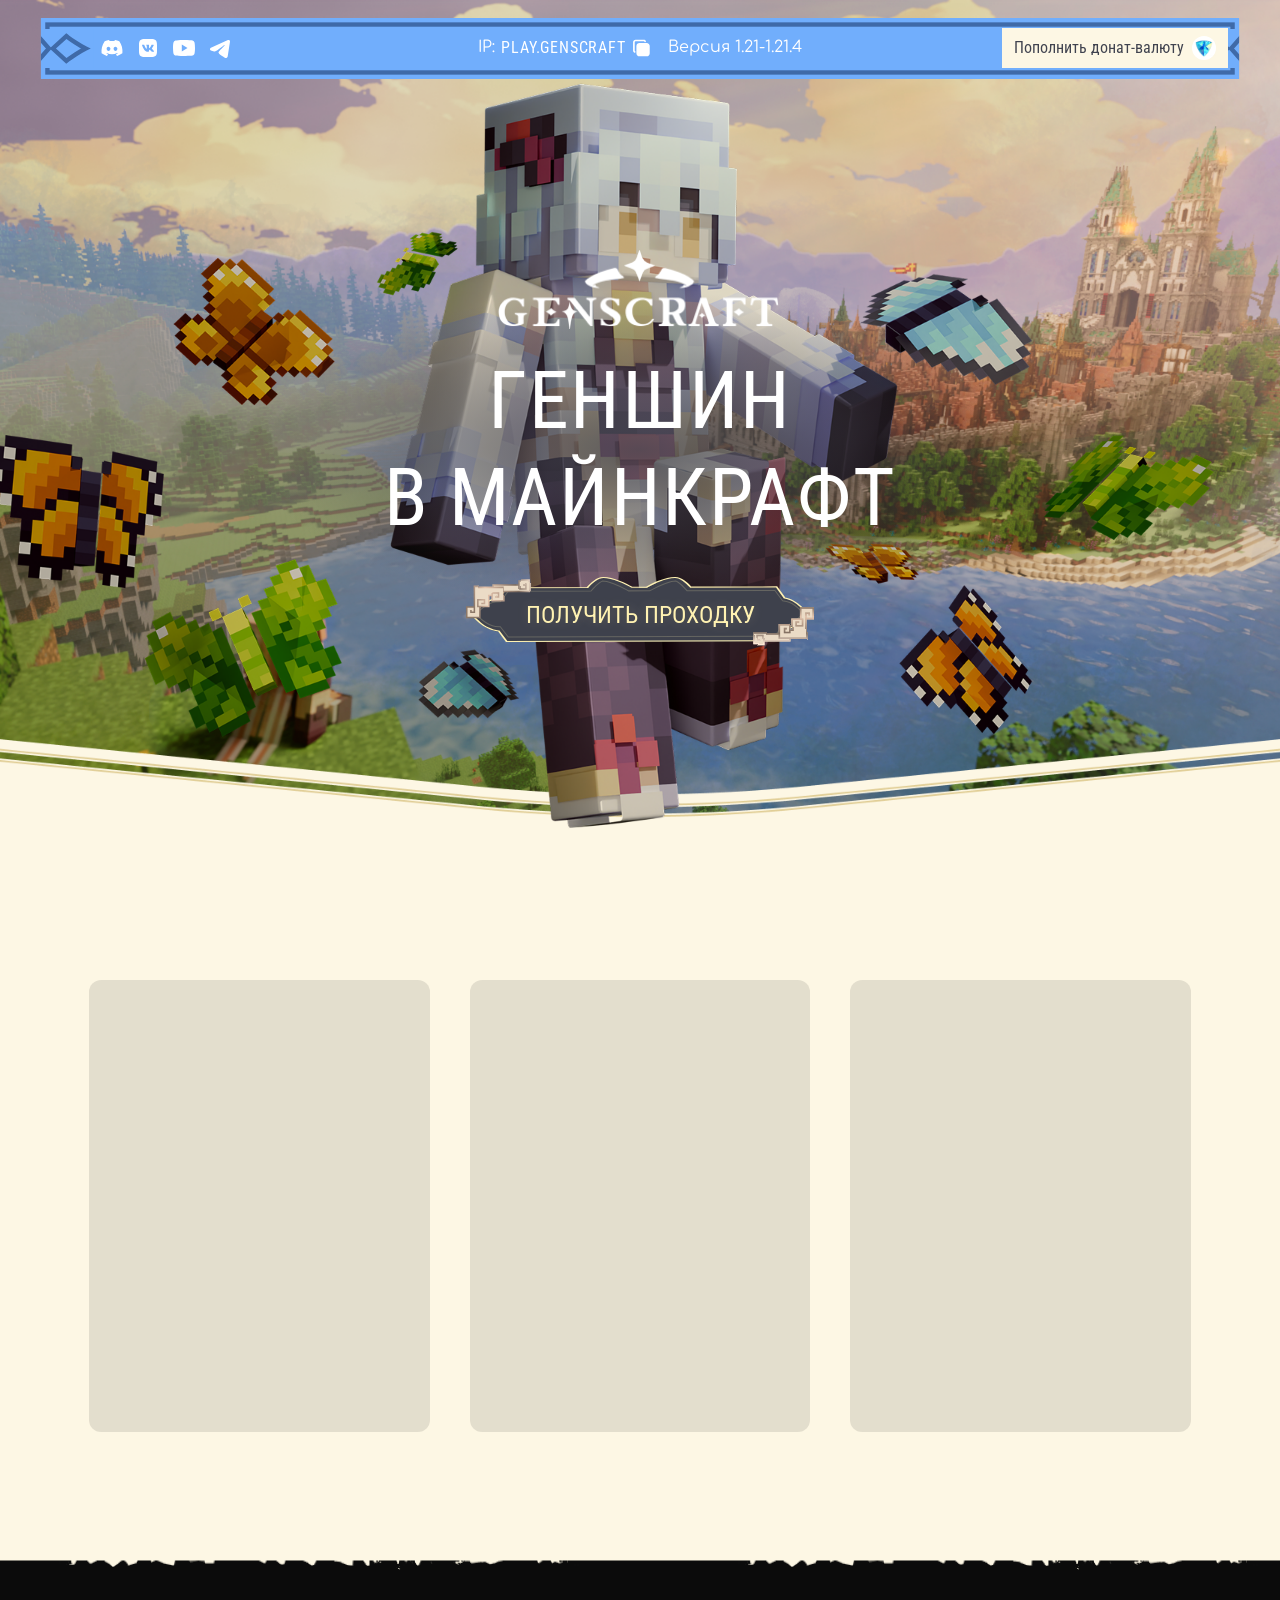
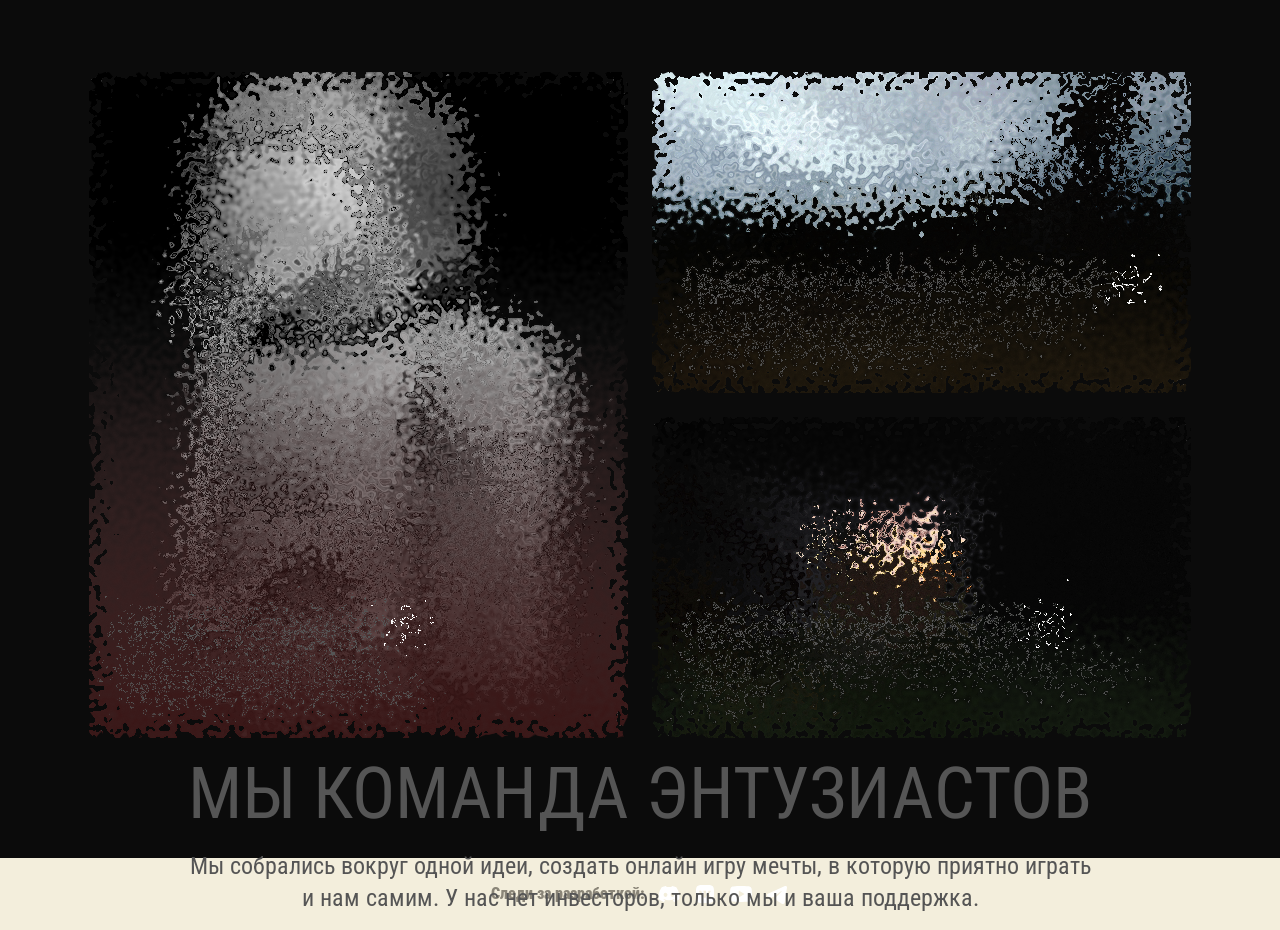
==== index.html @ 48b62a2b "landing" ====
<!DOCTYPE html>
<html lang="ru">

<head>
  <meta charset="UTF-8">
  <meta name="viewport" content="width=device-width, initial-scale=1.0">

  <title>ANOMA — STALKER MMO</title>
  <meta name="description"
    content="ANOMA — это MMORPG в сеттинге STALKER с элементами выживания, открытым миром и 'экстракшен'-геймплеем.">
  <meta name="robots" content="index, follow">
  <link rel="canonical" href="https://anoma.su/">

  <meta property="og:type" content="website">
  <meta property="og:title" content="ANOMA — STALKER MMO">
  <meta property="og:description"
    content="ANOMA — это MMORPG в сеттинге STALKER с элементами выживания, открытым миром и экстракшен-геймплеем.">
  <meta property="og:url" content="https://anoma.su/">
  <meta property="og:image" content="https://anoma.su/assets/img/og-cover.webp">
  <meta property="og:locale" content="ru_RU">
  <meta property="og:site_name" content="ANOMA">

  <meta name="twitter:card" content="summary_large_image">
  <meta name="twitter:title" content="ANOMA — STALKER MMO">
  <meta name="twitter:description"
    content="ANOMA — это MMORPG в сеттинге STALKER с элементами выживания, открытым миром и экстракшен-геймплеем.">
  <meta name="twitter:image" content="https://anoma.su/assets/img/og-cover.webp">

  <link rel="icon" href="./assets/img/favicon.ico" sizes="any">
  <link rel="icon" href="./assets/img/favicon.svg" type="image/svg+xml">

  <link rel="preconnect" href="https://fonts.googleapis.com">
  <link rel="preconnect" href="https://fonts.gstatic.com" crossorigin>
  <link href="https://fonts.googleapis.com/css2?family=Roboto+Condensed:wght@400;900&family=Comfortaa:wght@400;700&display=swap" rel="stylesheet">

  <script type="application/ld+json">
  {
    "@context": "https://schema.org",
    "@graph": [
      {
        "@type": "WebSite",
        "name": "ANOMA",
        "url": "https://anoma.su/"
      },
      {
        "@type": "Organization",
        "name": "ANOMA",
        "url": "https://anoma.su/",
        "logo": "https://anoma.su/assets/img/logo.png",
        "sameAs": [
          "https://discord.com/invite/6MUMWm6wPn",
          "https://vk.com/anoma_ufo",
          "https://www.youtube.com/@anoma_ufo",
          "https://t.me/anoma_ufo"
        ]
      }
    ]
  }
  </script>

  <link rel="stylesheet" href="./assets/css/styles.css">
</head>

<body>

  <header class="desktop-header" aria-label="Шапка сайта">
    <div class="desktop-header__inner">
      <div class="desktop-header__socials">
        <a href="https://discord.com/invite/6MUMWm6wPn" class="header__social-link" aria-label="Discord" target="_blank" rel="noopener">
          <img src="./assets/img/discord.svg" alt="Discord" width="24" height="24">
        </a>
        <a href="https://vk.com/anoma_ufo" class="header__social-link" aria-label="VK" target="_blank" rel="noopener">
          <img src="./assets/img/vk.svg" alt="VK" width="24" height="24">
        </a>
        <a href="https://www.youtube.com/@anoma_ufo" class="header__social-link" aria-label="YouTube" target="_blank" rel="noopener">
          <img src="./assets/img/youtube.svg" alt="YouTube" width="24" height="24">
        </a>
        <a href="https://t.me/anoma_ufo" class="header__social-link" aria-label="Telegram" target="_blank" rel="noopener">
          <img src="./assets/img/telegram.svg" alt="Telegram" width="24" height="24">
        </a>
      </div>
      
      <div class="desktop-header__server">
        <span class="desktop-header__ip-label">IP:</span> 
        <div class="desktop-header__copy-group" id="btnCopyIp" role="button" tabindex="0" aria-label="Скопировать IP">
          <span class="desktop-header__ip-value" id="serverIpStr">PLAY.GENSCRAFT</span>
          <img src="./assets/img/copy.svg" alt="" width="20" height="20" aria-hidden="true" class="desktop-header__copy-icon">
          <span class="desktop-header__tooltip">Скопировано!</span>
        </div>
        <span class="desktop-header__version">Версия 1.21-1.21.4</span>
      </div>

      <button class="desktop-header__donate" aria-label="Пополнить донат-валюту">
        <span class="desktop-header__donate-text">Пополнить донат-валюту</span>
        <img src="./assets/img/crystal.svg" alt="" class="desktop-header__donate-icon" aria-hidden="true">
      </button>
    </div>
  </header>

  <svg class="sr-only" aria-hidden="true">
    <defs>

      <filter id="tile-distort">
        <feTurbulence type="fractalNoise" baseFrequency="0.04" numOctaves="1" result="noise" />
        <feDisplacementMap id="tile-displacement" in="SourceGraphic" in2="noise" scale="0" xChannelSelector="R"
          yChannelSelector="G" />
      </filter>
      <mask id="video-mask" maskUnits="objectBoundingBox" maskContentUnits="objectBoundingBox"
        style="mask-type: luminance;">
        <image href="./assets/img/mask-video.png" x="0" y="0" width="1" height="1" preserveAspectRatio="none" />
      </mask>
      <mask id="tile-mask-1" maskUnits="objectBoundingBox" maskContentUnits="objectBoundingBox"
        style="mask-type: luminance;">
        <image href="./assets/img/image-1-mask.png" x="0" y="0" width="1" height="1" preserveAspectRatio="none" />
      </mask>
      <mask id="tile-mask-2" maskUnits="objectBoundingBox" maskContentUnits="objectBoundingBox"
        style="mask-type: luminance;">
        <image href="./assets/img/image-2-mask.png" x="0" y="0" width="1" height="1" preserveAspectRatio="none" />
      </mask>
      <mask id="tile-mask-3" maskUnits="objectBoundingBox" maskContentUnits="objectBoundingBox"
        style="mask-type: luminance;">
        <image href="./assets/img/image-3-mask.png" x="0" y="0" width="1" height="1" preserveAspectRatio="none" />
      </mask>
    </defs>
  </svg>


  <main>
    <section class="hero" id="hero" aria-label="Главный экран">
      <img class="hero__image" src="./assets/img/hero-image.png" alt="" aria-hidden="true" fetchpriority="high">
      <img class="hero__character" src="./assets/img/character.png" alt="" aria-hidden="true">
      <div class="hero__content">
        <h1 class="hero__title">
          <span class="sr-only">ANOMA — STALKER MMO</span>
          <img class="hero__logo" src="./assets/img/logo.png" alt="">
          <span class="hero__subtitle">ГЕНШИН<br>В МАЙНКРАФТ</span>
        </h1>
        <button id="btnOpenPrereg" class="hero__cta" aria-label="Открыть окно предрегистрации">
          <img class="hero__cta-default" src="./assets/img/btn-default.svg" alt="">
          <img class="hero__cta-hover" src="./assets/img/btn-hover.svg" alt="">
          <span class="hero__cta-text">ПОЛУЧИТЬ ПРОХОДКУ</span>
        </button>
      </div>
    </section>

    <section class="about" id="about" aria-label="Разработка игры">
      <div class="about__container">
        
        <div class="about__cards-grid">
          <div class="about__card-placeholder" aria-hidden="true"></div>
          <div class="about__card-placeholder" aria-hidden="true"></div>
          <div class="about__card-placeholder" aria-hidden="true"></div>
        </div>

      </div>
    </section>

    <section class="section section--features" id="features" aria-label="Особенности">
      <div class="features__bg">
        <h2 class="sr-only">Особенности игры</h2>
        <div class="features__container">
          <div class="features__grid">
            <a href="https://docs.google.com/forms/d/e/1FAIpQLScsadZz_5GCUrAZubNEpT86fGNEL5uBbUMrf_bMq-caXoN56w/viewform"
              target="_blank" rel="noopener noreferrer" class="features__tile features__tile--large">
              <img src="./assets/img/image-1.png" alt="" class="features__tile-img" loading="lazy">
              <div class="features__content">
                <div class="features__title-wrap">
                  <h3 class="features__title">Набор в команду</h3>
                  <img src="./assets/img/external-link.svg" alt="Внешняя ссылка" class="features__icon" width="24"
                    height="24">
                </div>
                <p class="features__desc">
                  Ищем единомышленников в команду <br class="br-mobile"> ANOMA, вдохновлённых сеттингом сталкера.
                </p>
              </div>
            </a>
            <div class="features__col">
              <a href="https://discord.com/invite/6MUMWm6wPn" target="_blank" rel="noopener noreferrer"
                class="features__tile features__tile--small">
                <img src="./assets/img/image-2.png" alt="" class="features__tile-img" loading="lazy">
                <div class="features__content">
                  <div class="features__title-wrap">
                    <h3 class="features__title">ОБЩЕНИЕ С РАЗРАБОТЧИКАМИ</h3>
                    <img src="./assets/img/discord.svg" alt="Discord"
                      class="features__icon features__icon--social features__icon--discord" width="20" height="20">
                  </div>
                  <p class="features__desc">
                    В нашем Discord мы отвечаем на вопросы и часто просим <br>обратную связь, чтобы сделать игру лучше.
                  </p>
                </div>
              </a>
              <a href="https://t.me/anoma_ufo" target="_blank" rel="noopener noreferrer"
                class="features__tile features__tile--small">
                <img src="./assets/img/image-3.png" alt="" class="features__tile-img" loading="lazy">
                <div class="features__content">
                  <div class="features__title-wrap">
                    <h3 class="features__title">НОВОСТИ И ОБНОВЛЕНИЯ</h3>
                    <img src="./assets/img/telegram.svg" alt="Telegram"
                      class="features__icon features__icon--social features__icon--telegram" width="20" height="20">
                  </div>
                  <p class="features__desc">
                    Подпишись на Telegram, чтобы следить за прогрессом разработки <br>и анонсами.
                  </p>
                </div>
              </a>
            </div>
          </div>
        </div>
      </div>
    </section>

    <section class="section section--world" id="world" aria-label="Мир игры">
      <div class="world__bg">
        <video class="world__bg-video" autoplay loop muted playsinline poster="./assets/img/world-poster.webp">
          <source src="./assets/img/bg-dialog.webm" type="video/webm">
        </video>
        <img src="./assets/img/bg-mask.png" alt="" class="world__bg-img" aria-hidden="true">
        <div class="world__content container">
          <div class="world__text-layer">
            <h2 class="world__title">МЫ КОМАНДА ЭНТУЗИАСТОВ</h2>
            <p class="world__desc">
              Мы собрались вокруг одной идеи, создать онлайн игру мечты, в которую приятно играть <br>
              и нам самим. У нас нет инвесторов, только мы и ваша поддержка.
            </p>
          </div>

          <div class="world__team-marquee">
            <div class="world__team-track">
              <div class="world__team-group">
                <img src="./assets/img/team/nick1.png" alt="" class="world__team-badge" loading="lazy" width="120"
                  height="40">
                <img src="./assets/img/team/nick2.png" alt="" class="world__team-badge" loading="lazy" width="120"
                  height="40">
                <img src="./assets/img/team/nick3.png" alt="" class="world__team-badge" loading="lazy" width="120"
                  height="40">
                <img src="./assets/img/team/nick9.png" alt="" class="world__team-badge" loading="lazy" width="120"
                  height="40">
                <img src="./assets/img/team/nick5.png" alt="" class="world__team-badge" loading="lazy" width="120"
                  height="40">
                <img src="./assets/img/team/nick6.png" alt="" class="world__team-badge world__team-badge--op-54"
                  loading="lazy" width="120" height="40">
                <img src="./assets/img/team/nick7.png" alt="" class="world__team-badge world__team-badge--op-54"
                  loading="lazy" width="120" height="40">
                <img src="./assets/img/team/nick8.png" alt="" class="world__team-badge world__team-badge--op-54"
                  loading="lazy" width="120" height="40">
                <img src="./assets/img/team/nick4.png" alt="" class="world__team-badge world__team-badge--op-54"
                  loading="lazy" width="120" height="40">
                <img src="./assets/img/team/nick10.png" alt="" class="world__team-badge world__team-badge--op-54"
                  loading="lazy" width="120" height="40">
                <img src="./assets/img/team/nick11.png" alt="" class="world__team-badge world__team-badge--op-54"
                  loading="lazy" width="120" height="40">
                <img src="./assets/img/team/nick12.png" alt="" class="world__team-badge world__team-badge--op-32"
                  loading="lazy" width="120" height="40">
                <img src="./assets/img/team/nick13.png" alt="" class="world__team-badge world__team-badge--op-32"
                  loading="lazy" width="120" height="40">
                <img src="./assets/img/team/nick14.png" alt="" class="world__team-badge world__team-badge--op-32"
                  loading="lazy" width="120" height="40">
              </div>
              <div class="world__team-group world__team-group--clone" aria-hidden="true">
                <img src="./assets/img/team/nick1.png" alt="" class="world__team-badge" loading="lazy" width="120"
                  height="40">
                <img src="./assets/img/team/nick2.png" alt="" class="world__team-badge" loading="lazy" width="120"
                  height="40">
                <img src="./assets/img/team/nick3.png" alt="" class="world__team-badge" loading="lazy" width="120"
                  height="40">
                <img src="./assets/img/team/nick9.png" alt="" class="world__team-badge" loading="lazy" width="120"
                  height="40">
                <img src="./assets/img/team/nick5.png" alt="" class="world__team-badge" loading="lazy" width="120"
                  height="40">
                <img src="./assets/img/team/nick6.png" alt="" class="world__team-badge world__team-badge--op-54"
                  loading="lazy" width="120" height="40">
                <img src="./assets/img/team/nick7.png" alt="" class="world__team-badge world__team-badge--op-54"
                  loading="lazy" width="120" height="40">
                <img src="./assets/img/team/nick8.png" alt="" class="world__team-badge world__team-badge--op-54"
                  loading="lazy" width="120" height="40">
                <img src="./assets/img/team/nick4.png" alt="" class="world__team-badge world__team-badge--op-54"
                  loading="lazy" width="120" height="40">
                <img src="./assets/img/team/nick10.png" alt="" class="world__team-badge world__team-badge--op-54"
                  loading="lazy" width="120" height="40">
                <img src="./assets/img/team/nick11.png" alt="" class="world__team-badge world__team-badge--op-54"
                  loading="lazy" width="120" height="40">
                <img src="./assets/img/team/nick12.png" alt="" class="world__team-badge world__team-badge--op-32"
                  loading="lazy" width="120" height="40">
                <img src="./assets/img/team/nick13.png" alt="" class="world__team-badge world__team-badge--op-32"
                  loading="lazy" width="120" height="40">
                <img src="./assets/img/team/nick14.png" alt="" class="world__team-badge world__team-badge--op-32"
                  loading="lazy" width="120" height="40">
              </div>
            </div>
          </div>
        </div>
      </div>
    </section>

  </main>

  <footer class="footer" id="footer">
    <div class="container footer__inner">
      <div class="footer__socials">
        <span class="footer__socials-text">Следи за разработкой:</span>
        <a href="https://discord.com/invite/6MUMWm6wPn" class="footer__socials-link" aria-label="Discord"
          target="_blank" rel="noopener">
          <img src="./assets/img/discord.svg" alt="Discord" width="24" height="24">
        </a>
        <a href="https://vk.com/anoma_ufo" class="footer__socials-link" aria-label="VK" target="_blank" rel="noopener">
          <img src="./assets/img/vk.svg" alt="VK" width="24" height="24">
        </a>
        <a href="https://www.youtube.com/@anoma_ufo" class="footer__socials-link" aria-label="YouTube" target="_blank"
          rel="noopener">
          <img src="./assets/img/youtube.svg" alt="YouTube" width="24" height="24">
        </a>
        <a href="https://t.me/anoma_ufo" class="footer__socials-link" aria-label="Telegram" target="_blank"
          rel="noopener">
          <img src="./assets/img/telegram.svg" alt="Telegram" width="24" height="24">
        </a>
      </div>
    </div>
  </footer>

  <div class="video-modal" id="videoModal" role="dialog" aria-modal="true" aria-label="Видео плеер" aria-hidden="true">
    <div class="video-modal__overlay"></div>
    <div class="video-modal__content" tabindex="-1">
      <button class="video-modal__close" aria-label="Закрыть">&times;</button>
      <div class="video-modal__iframe-wrap">
        <iframe class="video-modal__iframe" id="videoIframe" allowfullscreen
          allow="accelerometer; autoplay; clipboard-write; encrypted-media; gyroscope; picture-in-picture; web-share"
          referrerpolicy="strict-origin-when-cross-origin"></iframe>
      </div>
    </div>
  </div>

  <div class="prereg-modal" id="preregModal" role="dialog" aria-modal="true" aria-hidden="true"
    aria-labelledby="preregTitle">
    <div class="prereg-modal__overlay"></div>
    <div class="prereg-modal__content" tabindex="-1">
      <button class="prereg-modal__close" aria-label="Закрыть">&times;</button>
      <img src="./assets/img/popup.png" alt="" class="prereg-modal__bg" aria-hidden="true" loading="lazy">
      <div class="prereg-modal__inner">
        <h2 id="preregTitle" class="prereg-modal__title">МЫ УЖЕ ГРЕЕМ СЕРВЕРА ;)</h2>
        <p class="prereg-modal__desc">Предрегистрации пока нет. Мы сообщим о раннем доступе в <br>соцсетях и ты первым
          залутаешь свой ник!</p>
        <div class="prereg-modal__socials">
          <a href="https://discord.com/invite/6MUMWm6wPn" class="prereg-modal__social-link" aria-label="Discord"
            target="_blank" rel="noopener">
            <img src="./assets/img/discord.svg" alt="Discord" width="24" height="24">
          </a>
          <a href="https://vk.com/anoma_ufo" class="prereg-modal__social-link" aria-label="VK" target="_blank"
            rel="noopener">
            <img src="./assets/img/vk.svg" alt="VK" width="24" height="24">
          </a>
          <a href="https://www.youtube.com/@anoma_ufo" class="prereg-modal__social-link" aria-label="YouTube"
            target="_blank" rel="noopener">
            <img src="./assets/img/youtube.svg" alt="YouTube" width="24" height="24">
          </a>
          <a href="https://t.me/anoma_ufo" class="prereg-modal__social-link" aria-label="Telegram" target="_blank"
            rel="noopener">
            <img src="./assets/img/telegram.svg" alt="Telegram" width="24" height="24">
          </a>
        </div>
      </div>
    </div>
  </div>

  <script src="./assets/js/main.js" defer></script>

  <div class="sidor-easter-egg" id="sidorEasterEgg" aria-hidden="true">
    <img src="./assets/img/sidor.png" alt="" width="64" height="64" loading="lazy">
  </div>
</body>

</html>
---- assets/css/styles.css ----
@font-face {
  font-family: 'GenshinFont';
  src: url('../fonts/zhcn.ttf') format('truetype');
  font-weight: normal;
  font-style: normal;
  font-display: swap;
}

:root {

  --clr-bg: #FDF7E4;
  --clr-bg-alt: #F3EEDC;
  --clr-surface: #FFFFFF;
  --clr-border: #E0DBCA;

  --clr-text: #555555;
  --clr-text-muted: #8A8578;
  --clr-text-heading: #555555;

  --clr-accent: #b5a642;

  --clr-accent-hover: #d4c24f;
  --clr-danger: #c44b3f;

  --ff-base: 'Roboto Condensed', 'Segoe UI', system-ui, -apple-system, sans-serif;
  --ff-heading: 'GenshinFont', var(--ff-base);
  --ff-comfortaa: 'Comfortaa', var(--ff-base);

  --fs-xs: clamp(0.700rem, 0.65rem + 0.25vw, 0.750rem);
  --fs-sm: clamp(0.813rem, 0.75rem + 0.30vw, 0.875rem);
  --fs-base: clamp(0.938rem, 0.88rem + 0.30vw, 1.000rem);
  --fs-md: clamp(1.125rem, 1.00rem + 0.50vw, 1.250rem);
  --fs-lg: clamp(1.500rem, 1.20rem + 1.00vw, 1.875rem);
  --fs-xl: clamp(2.000rem, 1.50rem + 2.00vw, 2.750rem);
  --fs-2xl: clamp(2.500rem, 1.80rem + 3.00vw, 3.750rem);

  --fw-regular: 400;
  --fw-medium: 500;
  --fw-semibold: 600;
  --fw-bold: 700;

  --lh-tight: 1.2;
  --lh-base: 1.6;
  --lh-loose: 1.8;

  --space-xs: 0.25rem;
  --space-sm: 0.5rem;
  --space-md: 1rem;
  --space-lg: 1.5rem;
  --space-xl: 2rem;
  --space-2xl: 3rem;
  --space-3xl: 4rem;
  --space-4xl: 6rem;

  --container-max: 1280px;
  --container-padding: var(--space-2xl);

  --radius-sm: 4px;
  --radius-md: 8px;
  --radius-lg: 12px;
  --radius-xl: 16px;

  --transition-fast: 150ms ease;
  --transition-base: 250ms ease;
  --transition-slow: 400ms ease;

  --shadow-sm: 0 1px 3px rgba(0, 0, 0, 0.4);
  --shadow-md: 0 4px 12px rgba(0, 0, 0, 0.5);
  --shadow-lg: 0 8px 30px rgba(0, 0, 0, 0.6);

  --z-header: 100;
  --z-overlay: 200;
  --z-modal: 300;
}

*,
*::before,
*::after {
  margin: 0;
  padding: 0;
  box-sizing: border-box;
}

html {
  scroll-behavior: smooth;
  -webkit-text-size-adjust: 100%;
  text-size-adjust: 100%;
}

body {
  font-family: var(--ff-base);
  font-size: var(--fs-base);
  font-weight: var(--fw-regular);
  line-height: var(--lh-base);
  color: var(--clr-text);
  background-color: var(--clr-bg);
  -webkit-font-smoothing: antialiased;
  -moz-osx-font-smoothing: grayscale;
  overflow-x: hidden;
}

img,
picture,
video,
canvas,
svg {
  display: block;
  max-width: 100%;
  height: auto;
}

a {
  color: inherit;
  text-decoration: none;
}

ul,
ol {
  list-style: none;
}

button {
  font: inherit;
  color: inherit;
  background: none;
  border: none;
  cursor: pointer;
}

:focus-visible {
  outline: 2px solid var(--clr-accent);
  outline-offset: 2px;
}

:focus:not(:focus-visible) {
  outline: none;
}



.cursor-distortion {
  position: fixed;
  width: 150px;
  height: 150px;
  border-radius: 50%;
  pointer-events: none;
  z-index: 9999;
  transform: translate(-50%, -50%);
  filter: url(#distort-filter);
  backdrop-filter: url(#distort-filter);
  -webkit-backdrop-filter: url(#distort-filter);
  background: transparent;
  -webkit-mask-image: radial-gradient(circle, transparent 25%, rgba(0, 0, 0, 1) 45%, rgba(0, 0, 0, 0) 70%);
  mask-image: radial-gradient(circle, transparent 25%, rgba(0, 0, 0, 1) 45%, rgba(0, 0, 0, 0) 70%);
  opacity: 0;
  transition: opacity 0.5s ease;
  will-change: transform;
}

.cursor-distortion.is-active {
  opacity: 1;
}

h1,
h2,
h3,
h4,
h5,
h6 {
  font-family: var(--ff-heading);
  color: var(--clr-text-heading);
  line-height: var(--lh-tight);
  font-weight: normal;
}

h1 {
  font-size: var(--fs-2xl);
}

h2 {
  font-size: var(--fs-xl);
}

h3 {
  font-size: var(--fs-lg);
}

p+p {
  margin-top: var(--space-md);
}

.container {
  width: 100%;
  max-width: var(--container-max);
  margin-inline: auto;
  padding-inline: var(--container-padding);
}

.section {
  padding-block: var(--space-4xl);
}

.section__title {
  font-size: var(--fs-xl);
  margin-bottom: var(--space-xl);
  text-align: center;
}

.hero {
  position: relative;
  width: 100%;
  height: 100vh;
  overflow: hidden;
}


.hero__image {
  width: 100%;
  height: 100%;
  display: block;
  object-fit: cover;
  object-position: center;
}


.hero__content {
  position: absolute;
  inset: 0;
  display: flex;
  flex-direction: column;
  align-items: center;
  justify-content: center;

  z-index: 2;
  pointer-events: none;
}

.hero__content::before {
  content: "";
  position: absolute;
  top: 50%;
  left: 50%;
  transform: translate(-50%, -50%);
  width: 777px;
  height: 317px;
  background: radial-gradient(50% 50% at 50% 50%, rgba(64, 67, 79, 0.8) 0%, rgba(64, 67, 79, 0) 100%);
  z-index: -1;
  pointer-events: none;
}

/* ═══════════════════════════════════════════
   Desktop Header
   ═══════════════════════════════════════════ */

.desktop-header {
  position: fixed;
  top: 16px;
  left: 0;
  width: 100%;
  z-index: 100;
  display: flex;
  justify-content: center;
  pointer-events: none;
}

.desktop-header__inner {
  position: relative;
  width: calc(100% - 32px);
  max-width: 1200px;
  height: 64px;
  background: url('../img/header.svg') center / contain no-repeat;
  display: flex;
  align-items: center;
  justify-content: space-between;
  padding: 0 4px;
  pointer-events: auto;
}

.desktop-header__socials {
  display: flex;
  align-items: center;
  gap: 12px;
  padding-left: 56px;
}

.header__social-link {
  display: flex;
  align-items: center;
  justify-content: center;
  transition: opacity var(--transition-base), transform var(--transition-base);
}

.header__social-link:hover,
.header__social-link:focus-visible {
  opacity: 0.8;
  transform: translateY(-2px);
}

.desktop-header__server {
  position: absolute;
  left: 50%;
  transform: translateX(-50%);
  display: flex;
  align-items: center;
  justify-content: center;
  gap: 6px;
}

.desktop-header__ip-label {
  font-family: var(--ff-comfortaa);
  font-size: 16px;
  color: #FFFFFF;
}

.desktop-header__copy-group {
  display: flex;
  align-items: center;
  position: relative;
  cursor: pointer;
  transition: opacity var(--transition-fast);
}

.desktop-header__copy-group:hover,
.desktop-header__copy-group:focus-visible {
  opacity: 0.8;
}

.desktop-header__ip-value {
  font-family: var(--ff-heading);
  font-size: 16px;
  color: #FFFFFF;
  letter-spacing: 0.05em;
}

.desktop-header__copy-icon {
  margin-left: 6px;
}

.desktop-header__tooltip {
  position: absolute;
  top: 100%;
  left: 50%;
  transform: translateX(-50%);
  margin-top: 8px;
  background-color: rgba(0, 0, 0, 0.8);
  color: #FFFFFF;
  font-family: var(--ff-comfortaa);
  font-size: 12px;
  padding: 4px 8px;
  border-radius: 4px;
  pointer-events: none;
  opacity: 0;
  white-space: nowrap;
  transition: opacity var(--transition-fast);
}

.desktop-header__tooltip.is-active {
  opacity: 1;
}

.desktop-header__version {
  font-family: var(--ff-comfortaa);
  font-size: 16px;
  color: #FFFFFF;
  margin-left: 10px;
  white-space: nowrap;
}

.desktop-header__donate {
  display: flex;
  align-items: center;
  justify-content: center;
  gap: 8px;
  width: auto;
  height: 40px;
  padding: 8px 12px;
  margin-right: 8px;
  background-color: #FDF7E4;
  border-radius: 0;
  transition: background-color var(--transition-base), transform var(--transition-base);
}

.desktop-header__donate:hover,
.desktop-header__donate:focus-visible {
  background-color: #FFF1C6;
  transform: translateY(-1px);
}

.desktop-header__donate-text {
  font-family: var(--ff-heading);
  font-size: 16px;
  color: #40434F;
  white-space: nowrap;
}

.desktop-header__donate-icon {
  width: 24px;
  height: 24px;
  object-fit: contain;
}

@media (max-width: 1024px) {
  .desktop-header__inner {
    background-size: cover;
    padding: 0 16px;
  }
  .desktop-header__socials {
    padding-left: 16px;
  }
  .desktop-header__donate {
    padding-right: 0;
  }
}

@media (max-width: 768px) {
  .desktop-header {
    display: none;
  }
}

/* ═══════════════════════════════════════════
   Hero Section
   ═══════════════════════════════════════════ */

.hero__character {
  position: absolute;
  top: 50%;
  left: 50%;
  transform: translate(-50%, -50%);
  height: 90vh;
  max-width: none;
  z-index: 1;
  pointer-events: none;
  animation: float-character 6s ease-in-out infinite;
}

@keyframes float-character {
  0% {
    transform: translate(-50%, -50%);
  }

  50% {
    transform: translate(-50%, calc(-50% - 15px));
  }

  100% {
    transform: translate(-50%, -50%);
  }
}

.hero__title {
  display: flex;
  flex-direction: column;
  align-items: center;
  gap: 24px;
}

.hero__logo {
  height: 80px;
  width: auto;
  pointer-events: auto;
}

.hero__subtitle {
  font-family: var(--ff-heading);
  font-weight: normal;
  font-size: 80px;
  line-height: 97px;
  letter-spacing: 0.02em;
  color: #FFFFFF;
  text-align: center;
}

.hero__cta {
  position: relative;
  display: inline-block;
  margin-top: 24px;

  pointer-events: auto;
  cursor: pointer;
  transition: transform var(--transition-base);
}

.hero__cta:hover,
.hero__cta:focus-visible {
  transform: translateY(-1px);
}

.hero__cta-default,
.hero__cta-hover {
  display: block;
  width: 100%;
  height: auto;
}

.hero__cta-hover {
  position: absolute;
  inset: 0;
  opacity: 0;
  transition: opacity 0.3s ease;
}

.hero__cta:hover .hero__cta-hover,
.hero__cta:focus-visible .hero__cta-hover {
  opacity: 1;
}

.hero__cta-text {
  position: absolute;
  inset: 0;
  display: flex;
  align-items: center;
  justify-content: center;
  font-family: var(--ff-heading);
  font-weight: 400;
  font-size: 24px;
  line-height: 32px;
  color: #FFF2B2;
  text-shadow: 0 0 12px rgba(255, 242, 178, 0.2);
  pointer-events: none;
  transition: color 0.3s ease;
  transform: translateY(4px);
}

@media (max-width: 768px) {
  .hero__image {
    height: 70%;

    object-position: center;

  }

  .hero__content {
    padding-top: 0;
  }

  .hero__subtitle {
    font-size: 48px;
    line-height: normal;
  }

  .hero__character {
    height: 60vh;
  }
}

.about {
  margin-top: 80px;

}

.about__container {
  display: flex;
  align-items: center;
  gap: 40px;
  max-width: 1150px;
  margin-inline: auto;
  padding-inline: 24px;
}

.about__cards-grid {
  display: grid;
  grid-template-columns: repeat(3, 1fr);
  gap: 40px;
  width: 100%;
}

.about__card-placeholder {
  width: 100%;
  height: 452px;
  background-color: rgba(0, 0, 0, 0.1);
  border-radius: 12px;
}

.section--features {
  margin-top: 120px;
  padding-block: 0;
}

.features__bg {
  width: 100%;
  background: url('../img/bg.png') center / cover no-repeat;
  display: flex;
  align-items: center;
  justify-content: center;
  padding-block: 120px;
}

.features__container {
  max-width: 1150px;
  width: 100%;
  padding-inline: 24px;
  margin-inline: auto;
}

.features__grid {
  display: flex;
  gap: 24px;
  height: 666px;
}

.features__tile {
  background-color: var(--clr-surface);
  border-radius: 8px;

  overflow: hidden;
  display: flex;
  flex-direction: column;
  text-decoration: none;
  color: inherit;
  cursor: pointer;
  outline: none;

  opacity: 0;
  transition: opacity 1.5s ease-out;
  will-change: opacity, filter;
}

.features__tile.is-revealed {
  opacity: 1;

}

.features__tile:focus-visible {
  outline: 2px solid var(--clr-accent);
  outline-offset: 4px;
}

.features__tile-img {
  display: block;
  width: 100%;
  height: 100%;
  object-fit: cover;
  transition: transform 1.5s cubic-bezier(0.25, 1, 0.5, 1);
  will-change: transform;
}

.features__tile:hover .features__tile-img,
.features__tile:focus-visible .features__tile-img {
  transform: scale(1.04);
}

.features__content {
  position: absolute;
  bottom: 0;
  left: 0;
  padding: 32px;
  z-index: 2;

}

.features__title-wrap {
  display: flex;
  align-items: flex-start;
  gap: 8px;
  margin-bottom: 8px;
}

.features__title {
  font-family: var(--ff-heading);
  font-weight: normal;
  font-size: 32px;
  text-transform: uppercase;
  line-height: 40px;
  color: var(--clr-text-heading);
  margin: 0;
}

.features__icon {
  display: block;
  margin-top: 4px;

}

.features__icon--social {
  filter: brightness(0) invert(1);
  margin-top: 8px;

}

.features__icon--discord {
  margin-top: 5px;

}

.features__icon--telegram {
  margin-top: 6px;

}

.features__desc {
  font-family: 'Roboto Condensed', sans-serif;
  font-weight: 400;
  font-size: 16px;
  line-height: 24px;
  color: var(--clr-text-heading);
  margin: 0;
}

.features__tile--large {
  flex: 1;
  height: 100%;
  -webkit-mask: url(#tile-mask-1);
  mask: url(#tile-mask-1);
  position: relative;
}

.features__tile--large::after {
  content: '';
  position: absolute;
  inset: 0;
  background: linear-gradient(to top, rgb(58, 23, 23) 0%, transparent 60%);
  pointer-events: none;
}

.features__col {
  flex: 1;
  display: flex;
  flex-direction: column;
  gap: 24px;
}

.features__tile--small:nth-child(1) {
  height: 321px;
  -webkit-mask: url(#tile-mask-2);
  mask: url(#tile-mask-2);
  position: relative;
}

.features__tile--small:nth-child(1)::after {
  content: '';
  position: absolute;
  inset: 0;
  background: linear-gradient(to top, rgba(58, 44, 23, 0.482) 0%, transparent 40%);
  pointer-events: none;
}

.features__tile--small:nth-child(2) {
  height: 321px;
  -webkit-mask: url(#tile-mask-3);
  mask: url(#tile-mask-3);
  position: relative;
}

.features__tile--small:nth-child(2)::after {
  content: '';
  position: absolute;
  inset: 0;
  background: linear-gradient(to top, rgba(38, 55, 30, 0.443) 0%, transparent 40%);
  pointer-events: none;
}

@media (max-width: 768px) {
  .section--features {
    margin-top: 0px;
    padding-bottom: 0 !important;
    margin-bottom: 0 !important;

  }

  .features__bg {
    padding-top: 80px;

    padding-bottom: 24px;

  }

  .features__grid {
    flex-direction: column;

    height: auto;

    gap: 16px;

  }

  .features__col {
    gap: 16px;

  }

  .features__tile--large {
    flex: none;

    height: 280px;
    min-height: 280px;

  }

  .features__tile--large .features__tile-img {
    object-position: center 0%;

  }

  .features__tile--small:nth-child(1),
  .features__tile--small:nth-child(2) {
    height: 280px;

  }

  .features__title {
    font-size: 24px;

    line-height: 32px;
  }

  .features__desc br {
    display: none;
  }
}

.section--world {
  padding-block: 0;

  margin-top: 0;

  background-color: var(--clr-bg-alt);

}

.world__bg {
  position: relative;
  width: 100vw;

  left: 50%;
  transform: translateX(-50%);
  display: flex;
}

.world__bg-video {
  position: absolute;
  top: 0;
  left: 0;
  width: 100%;
  height: 100%;
  object-fit: cover;
  z-index: 0;

}

.world__bg-img {
  width: 100%;
  height: auto;
  display: block;
  z-index: 1;

  position: relative;

  pointer-events: none;

}

.world__content {
  position: absolute;
  inset: 0;
  display: flex;
  flex-direction: column;
  align-items: center;

  justify-content: center;

  z-index: 2;

}

@media (min-width: 1400px) {
  .world__content {
    padding-top: 120px;

  }
}

.world__text-layer {
  text-align: center;
  max-width: 1000px;

  padding: 0 0px;

}

.world__title {
  font-family: var(--ff-heading);
  font-weight: normal;
  font-size: 72px;
  line-height: 80px;
  color: var(--clr-text-heading);
  margin: 0 0 16px 0;

}

.world__desc {
  font-family: 'Roboto Condensed', sans-serif;
  font-size: 24px;
  line-height: 32px;
  color: var(--clr-text-heading);
  margin: 0;
}

@media (max-width: 768px) {

  .world__bg {
    flex-direction: column;
    height: auto;
    overflow: hidden;

    max-width: 100vw;
  }

  .world__bg-video,
  .world__content {
    position: relative;
    height: auto;
  }

  .world__bg-video {
    order: 1;

    aspect-ratio: 16 / 9;

    width: 100%;

    margin: 0;
    transform: none;
    z-index: 1;

  }

  .world__bg-img {
    position: absolute;

    top: 0;
    left: 0;
    width: 100%;
    margin: 0;
    transform: none;
    z-index: 2;

  }

  .world__content {
    order: 3;

    padding-top: 40px;

    padding-bottom: 0px;

    z-index: 3;

    box-sizing: border-box;
    width: 100%;
  }

  .world__title {
    font-size: 48px;

    line-height: normal;
    margin-bottom: 24px;

    word-break: break-word;

  }

  .world__desc {
    font-size: 16px;

    line-height: 24px;
  }

  .world__desc br {
    display: none;
  }
}

.world__team-marquee {
  margin-top: 48px;
  width: 100vw;
  overflow: hidden;
}

.world__team-track {
  display: flex;
  justify-content: center;
}

.world__team-group {
  display: flex;
  flex-wrap: wrap;
  justify-content: center;
  gap: 16px;
  max-width: 1230px;
}

.world__team-badge {
  display: block;
  height: 48px;

  width: auto;
}

.world__team-badge--op-54 {
  opacity: 0.54;
}

.world__team-badge--op-32 {
  opacity: 0.32;
}

.world__team-group--clone {
  display: none;

}

@media (max-width: 1024px) {
  .world__team-track {
    justify-content: flex-start;
    width: max-content;
    animation: marquee 40s linear infinite;
  }

  .world__team-group {
    flex-wrap: nowrap;
    max-width: none;
    padding-right: 16px;

  }

  .world__team-group--clone {
    display: flex;

  }
}

@keyframes marquee {
  0% {
    transform: translateX(0);
  }

  100% {
    transform: translateX(-50%);
  }
}

.video-modal,
.prereg-modal {
  position: fixed;
  inset: 0;
  z-index: 10000;
  display: flex;
  align-items: center;
  justify-content: center;
  opacity: 0;
  visibility: hidden;
  transition: opacity 0.3s ease, visibility 0.3s ease;
}

.video-modal.is-open,
.prereg-modal.is-open {
  opacity: 1;
  visibility: visible;
}

.video-modal__overlay,
.prereg-modal__overlay {
  position: absolute;
  inset: 0;
  background: rgba(0, 0, 0, 0.85);
  backdrop-filter: blur(4px);

}

.video-modal__content {
  position: relative;
  width: 90%;
  max-width: 900px;
}

.video-modal__close,
.prereg-modal__close {
  position: absolute;
  top: -40px;
  right: 0;
  background: none;
  border: none;
  color: var(--clr-text-heading);
  font-size: 32px;
  cursor: pointer;
  opacity: 0.7;
  transition: opacity 0.3s ease;
  z-index: 2;

}

.video-modal__close:hover,
.prereg-modal__close:hover {
  opacity: 1;
}

.video-modal__iframe-wrap {
  position: relative;
  padding-bottom: 56.25%;

  height: 0;
}

.video-modal__iframe {
  position: absolute;
  inset: 0;
  width: 100%;
  height: 100%;
  border: none;
}

.prereg-modal__content {
  position: relative;
  width: 90%;
  max-width: 700px;
  aspect-ratio: 16 / 10;

  display: flex;
  align-items: center;
  justify-content: center;
}

.prereg-modal__bg {
  position: absolute;
  inset: 0;
  width: 100%;
  height: 100%;
  object-fit: contain;

  pointer-events: none;
  z-index: 0;
}

.prereg-modal__inner {
  position: relative;
  z-index: 1;
  text-align: center;
  display: flex;
  flex-direction: column;
  align-items: center;
  padding: 40px;
}

.prereg-modal__title {
  font-family: var(--ff-heading);
  font-weight: normal;
  font-size: 32px;
  line-height: 40px;
  color: var(--clr-text-heading);
  text-transform: uppercase;
  margin: 0 0 8px 0;

}

.prereg-modal__desc {
  font-family: 'Roboto Condensed', sans-serif;
  font-size: 16px;
  line-height: 24px;
  color: var(--clr-text-heading);
  margin: 0;
}

.prereg-modal__socials {
  display: flex;
  align-items: center;
  justify-content: center;
  gap: 12px;

  margin-top: 24px;

}

.prereg-modal__social-link {
  display: flex;
  align-items: center;
  justify-content: center;
  width: 40px;
  height: 40px;
  background-color: #2F2F2F;
  border-radius: 4px;
  transition: background-color 0.3s ease, transform 0.3s cubic-bezier(0.175, 0.885, 0.32, 1.275);
}

.prereg-modal__social-link:hover,
.prereg-modal__social-link:focus-visible {
  background-color: #61410E;
  transform: translateY(-4px);
  outline: none;
}

.prereg-modal__social-link img {
  filter: invert(1);
  transition: filter 0.3s ease;
}

.prereg-modal__social-link:hover img,
.prereg-modal__social-link:focus-visible img {
  filter: invert(0);
}

@media (max-width: 1024px) {
  .prereg-modal__content {
    width: 95%;

  }

  .prereg-modal__inner {
    padding: 30px 10%;

  }
}

@media (max-width: 768px) {
  .prereg-modal__content {
    aspect-ratio: auto;
    padding: 15% 8%;

  }

  .prereg-modal__bg {
    object-fit: fill;

  }

  .prereg-modal__inner {
    padding: 0;

  }

  .prereg-modal__title {
    font-size: 26px;
    line-height: 32px;
    margin-bottom: 12px;
  }

  .prereg-modal__desc {
    font-size: 14px;
    line-height: 20px;
  }

  .prereg-modal__desc br {
    display: none;
  }

  .prereg-modal__socials {
    margin-top: 20px;
  }
}

@media (max-width: 480px) {
  .prereg-modal__content {
    padding: 20% 5%;
  }

  .prereg-modal__title {
    font-size: 22px;
    line-height: normal;
  }

  .prereg-modal__desc {
    font-size: 13px;
    line-height: 18px;
  }
}

.sidor-easter-egg {
  position: fixed;
  bottom: 24px;
  right: 24px;
  z-index: 1000;
  pointer-events: none;

  opacity: 0;
  transform: translateY(40px) scale(0.95);
  transition: opacity 0.6s cubic-bezier(0.2, 0.8, 0.2, 1),
    transform 0.6s cubic-bezier(0.2, 0.8, 0.2, 1);
}

.sidor-easter-egg.is-visible {
  opacity: 1;
  transform: translateY(0) scale(1);
}

.sidor-easter-egg img {
  border-radius: 50%;
  width: 64px;
  height: 64px;
  object-fit: cover;
  box-shadow: 0 10px 30px rgba(0, 0, 0, 0.5);
}

@media (max-width: 768px) {
  .sidor-easter-egg {
    bottom: 16px;
    right: 16px;
  }

  .sidor-easter-egg img {
    width: 48px;
    height: 48px;
  }
}

.video-mod.about__video {
  position: relative;
  width: 100%;
  aspect-ratio: 16 / 9;
  overflow: hidden;
  border-radius: 4px;

}

@media (max-width: 768px) {
  .about {
    margin-top: 40px;

  }

  .about__container {
    display: flex;
    flex-direction: column;

    align-items: stretch;

    gap: 24px;
    padding-inline: 16px;

  }

  .about__left {
    display: flex;
    flex-direction: column;
    width: 100%;
    order: 1;

  }

  .about__right {
    width: 100%;
    order: 2;

  }

  .about__follow {
    order: 3;
    width: 100%;
    margin-top: 24px;

    flex-wrap: wrap;

  }

  .about__title {
    font-size: 56px;

    line-height: normal;

    word-break: break-word;

  }

  .about__desc br {
    display: none;
  }
}

.footer {
  background-color: var(--clr-bg-alt);
  height: 72px;
  display: flex;
  align-items: center;
}

.footer__inner {
  display: flex;
  justify-content: center;
  align-items: center;
  width: 100%;
}

.footer__socials {
  display: flex;
  align-items: center;
  gap: 12px;
}

.footer__socials-text {
  font-family: 'Roboto Condensed', sans-serif;
  font-weight: 900;
  font-size: 16px;
  line-height: 24px;
  color: var(--clr-text-muted);
}

.footer__socials-link {
  display: inline-flex;
  transition: opacity 0.3s ease;
}

.footer__socials-link:hover,
.footer__socials-link:focus-visible {
  opacity: 0.7;
}

.sr-only {
  position: absolute;
  width: 1px;
  height: 1px;
  padding: 0;
  margin: -1px;
  overflow: hidden;
  clip: rect(0, 0, 0, 0);
  white-space: nowrap;
  border: 0;
}

.text-accent {
  color: var(--clr-accent);
}

.text-muted {
  color: var(--clr-text-muted);
}

.text-center {
  text-align: center;
}

@media (max-width: 1150px) {

  .about__desc br,
  .features__desc br,
  .world__desc br {
    display: none;
  }
}

@media (max-width: 1024px) {}

@media (max-width: 768px) {
  :root {
    --container-padding: var(--space-xl);
  }

  .section {
    padding-block: var(--space-3xl);
  }
}

@media (max-width: 480px) {
  :root {
    --container-padding: var(--space-md);
  }
}


.sidor-easter-egg {
  position: fixed;
  bottom: 24px;
  right: 24px;
  z-index: 1000;
  pointer-events: none;

  opacity: 0;
  transform: translateY(40px) scale(0.95);
  transition: opacity 0.6s cubic-bezier(0.2, 0.8, 0.2, 1),
    transform 0.6s cubic-bezier(0.2, 0.8, 0.2, 1);
}

.sidor-easter-egg.is-visible {
  opacity: 1;
  transform: translateY(0) scale(1);
}

.sidor-easter-egg img {
  width: 64px;
  height: 64px;
  object-fit: contain;
  box-shadow: 0 10px 30px rgba(0, 0, 0, 0.5);
  border-radius: 8px;
}

@media (max-width: 768px) {
  .sidor-easter-egg {
    bottom: 16px;
    right: 16px;
  }

  .sidor-easter-egg img {
    width: 48px;
    height: 48px;
  }
}

/* ═══════════════════════════════════════════
   Accessibility: Reduced Motion
   ═══════════════════════════════════════════ */

@media (prefers-reduced-motion: reduce) {

  *,
  *::before,
  *::after {
    animation-duration: 0.01ms !important;
    animation-iteration-count: 1 !important;
    transition-duration: 0.01ms !important;
    scroll-behavior: auto !important;
  }
}

/* ═══════════════════════════════════════════
   Magical Cursor Sparkles
   ═══════════════════════════════════════════ */

.magical-sparkle {
  position: absolute;
  pointer-events: none;
  z-index: 9999;
  font-size: 14px;
  user-select: none;
  opacity: 0;
  animation: sparkle-fade 1s ease-out forwards;
}

@keyframes sparkle-fade {
  0% {
    opacity: 1;
    transform: translate(-50%, -50%) scale(0) rotate(0deg);
  }
  20% {
    opacity: 1;
    transform: translate(-50%, -50%) scale(1.5) rotate(45deg);
  }
  100% {
    opacity: 0;
    transform: translate(-50%, calc(-50% + 40px)) scale(0) rotate(135deg);
  }
}
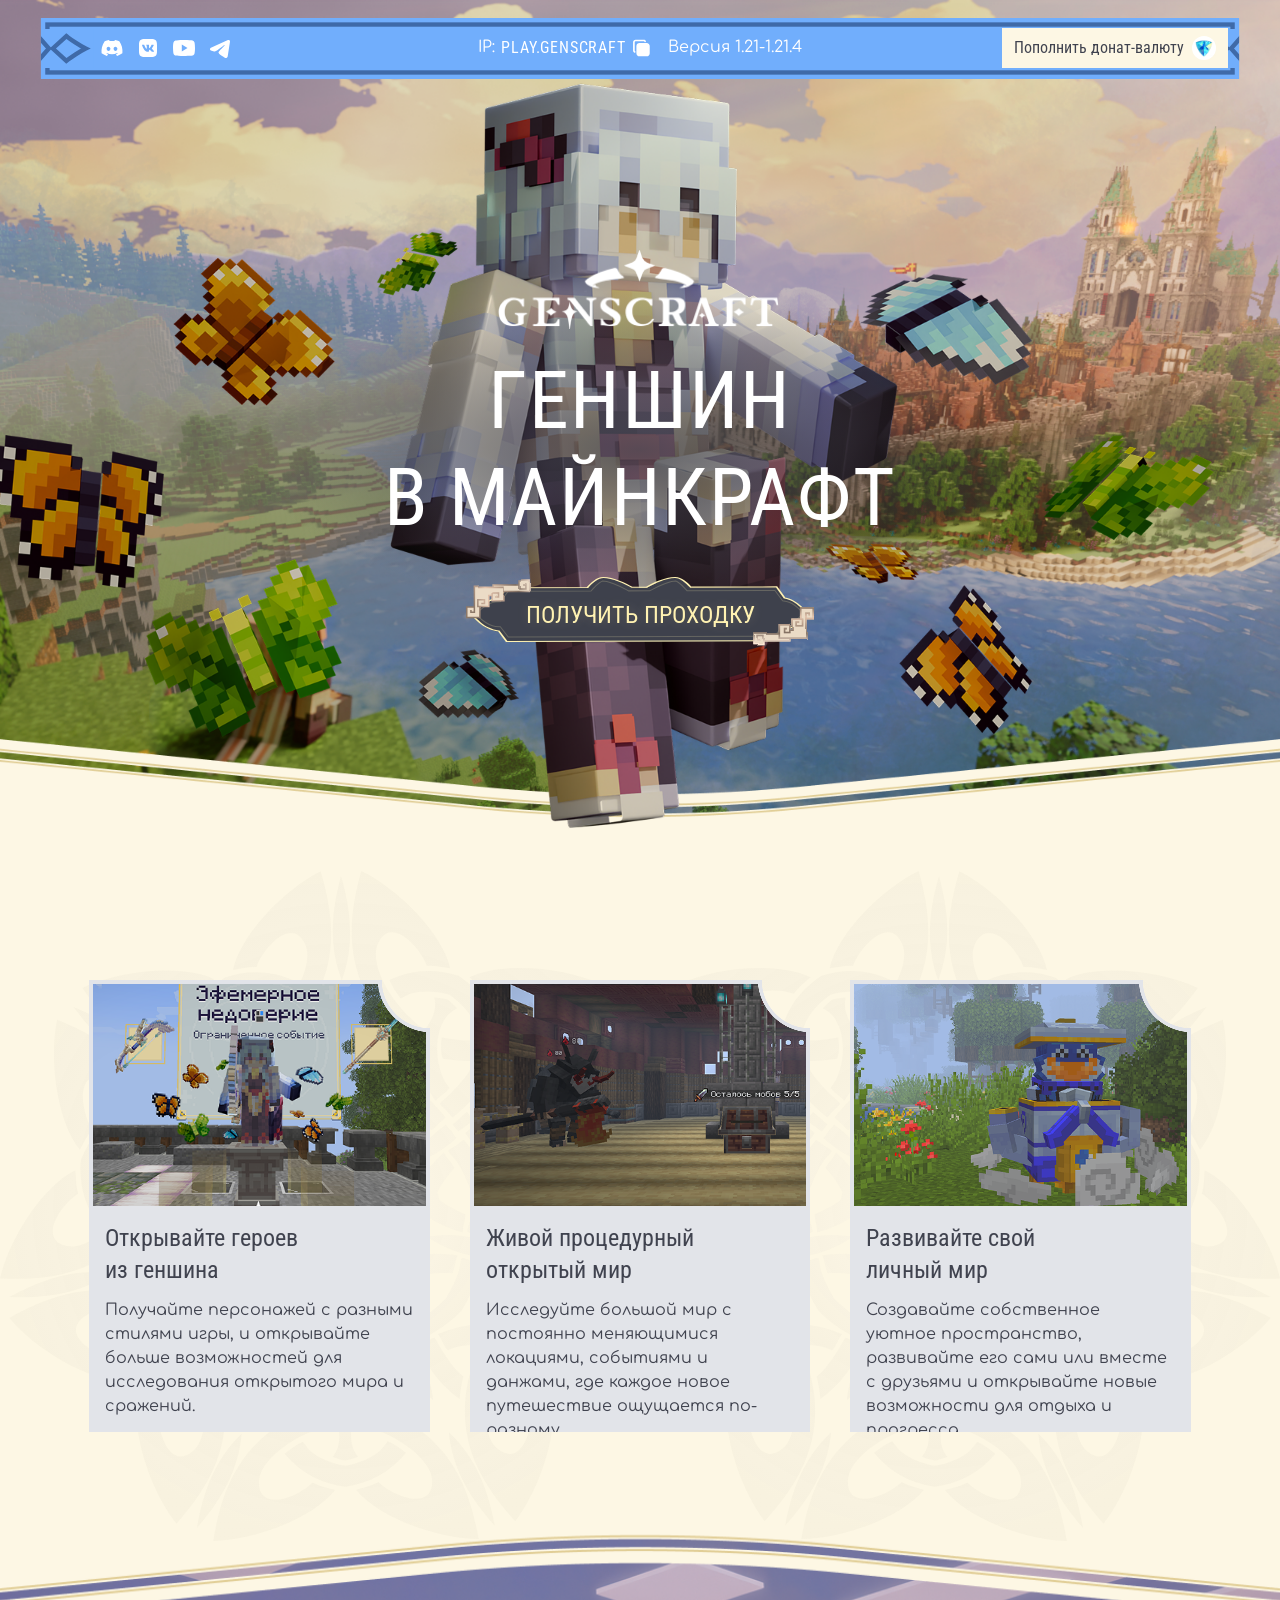
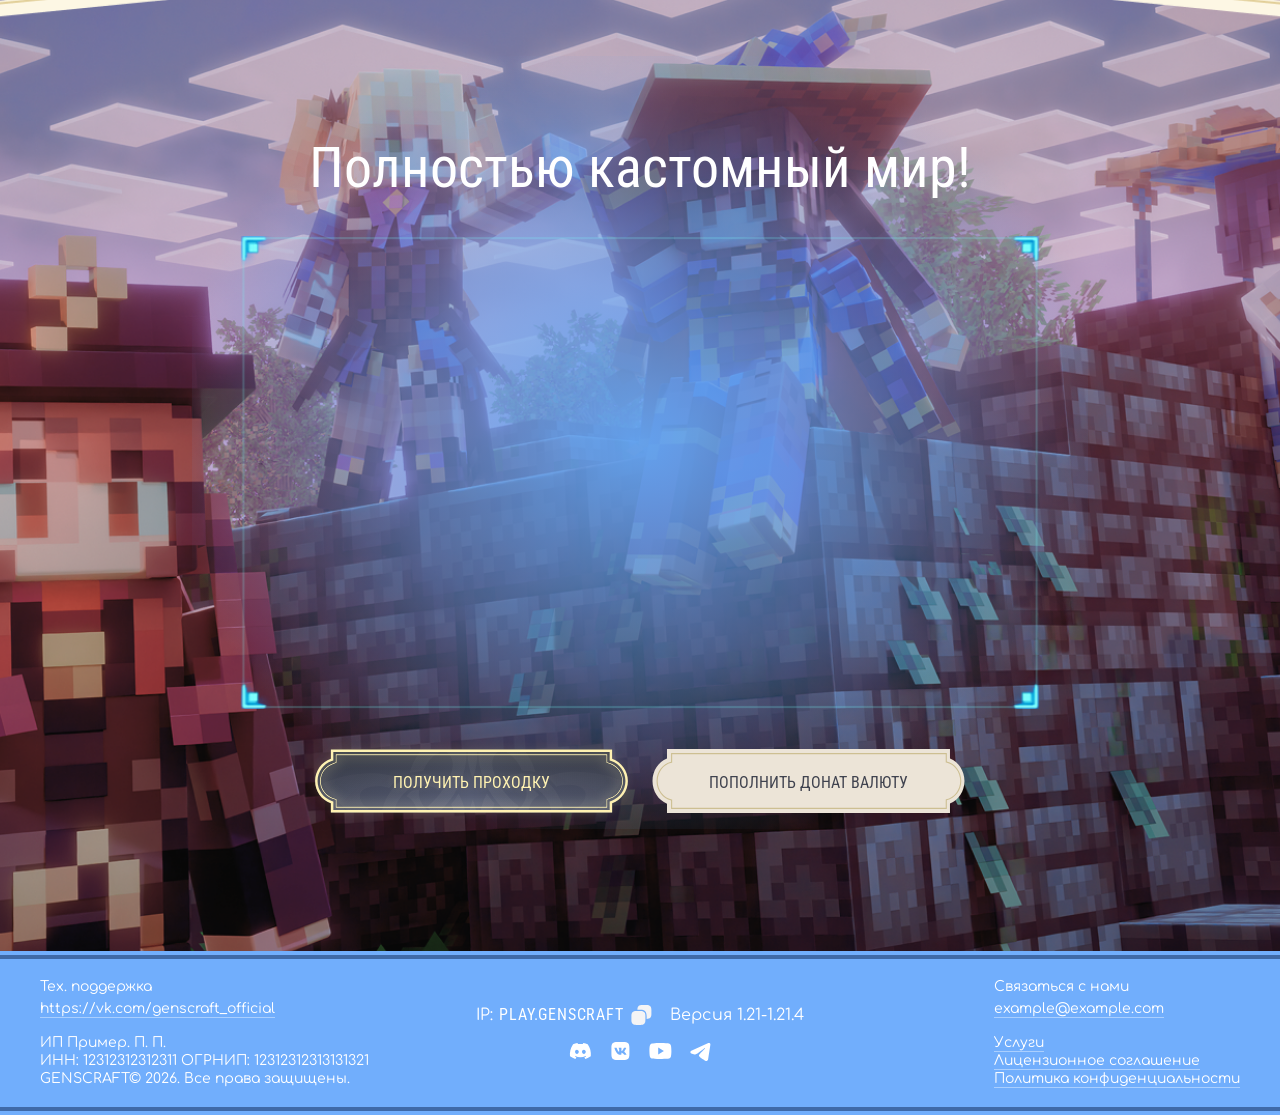
==== commit 4f2c3c18: "feat: Implement initial landing page with new styling, assets, and JavaScript interactivity." ====
--- a/index.html
+++ b/index.html
@@ -147,175 +147,141 @@
       <div class="about__container">
         
         <div class="about__cards-grid">
-          <div class="about__card-placeholder" aria-hidden="true"></div>
-          <div class="about__card-placeholder" aria-hidden="true"></div>
-          <div class="about__card-placeholder" aria-hidden="true"></div>
+          <div class="about__card">
+            <div class="about__card-bg-top"></div>
+            <div class="about__card-content">
+              <div class="about__card-image-wrap">
+                <img src="./assets/img/1.png" alt="" class="about__card-image">
+              </div>
+              <div class="about__card-text">
+                <h3 class="about__card-title">Открывайте героев<br>из геншина</h3>
+                <p class="about__card-desc">Получайте персонажей с разными стилями игры, и открывайте больше возможностей для исследования открытого мира и сражений.</p>
+              </div>
+            </div>
+          </div>
+          <div class="about__card">
+            <div class="about__card-bg-top"></div>
+            <div class="about__card-content">
+              <div class="about__card-image-wrap">
+                <img src="./assets/img/2.png" alt="" class="about__card-image">
+              </div>
+              <div class="about__card-text">
+                <h3 class="about__card-title">Живой процедурный<br>открытый мир</h3>
+                <p class="about__card-desc">Исследуйте большой мир с постоянно меняющимися локациями, событиями и данжами, где каждое новое путешествие ощущается по-разному.</p>
+              </div>
+            </div>
+          </div>
+          <div class="about__card">
+            <div class="about__card-bg-top"></div>
+            <div class="about__card-content">
+              <div class="about__card-image-wrap">
+                <img src="./assets/img/3.png" alt="" class="about__card-image">
+              </div>
+              <div class="about__card-text">
+                <h3 class="about__card-title">Развивайте свой<br>личный мир</h3>
+                <p class="about__card-desc">Создавайте собственное уютное пространство, развивайте его сами или вместе с друзьями и открывайте новые возможности для отдыха и прогресса.</p>
+              </div>
+            </div>
+          </div>
         </div>
 
       </div>
     </section>
 
-    <section class="section section--features" id="features" aria-label="Особенности">
-      <div class="features__bg">
-        <h2 class="sr-only">Особенности игры</h2>
-        <div class="features__container">
-          <div class="features__grid">
-            <a href="https://docs.google.com/forms/d/e/1FAIpQLScsadZz_5GCUrAZubNEpT86fGNEL5uBbUMrf_bMq-caXoN56w/viewform"
-              target="_blank" rel="noopener noreferrer" class="features__tile features__tile--large">
-              <img src="./assets/img/image-1.png" alt="" class="features__tile-img" loading="lazy">
-              <div class="features__content">
-                <div class="features__title-wrap">
-                  <h3 class="features__title">Набор в команду</h3>
-                  <img src="./assets/img/external-link.svg" alt="Внешняя ссылка" class="features__icon" width="24"
-                    height="24">
-                </div>
-                <p class="features__desc">
-                  Ищем единомышленников в команду <br class="br-mobile"> ANOMA, вдохновлённых сеттингом сталкера.
-                </p>
-              </div>
-            </a>
-            <div class="features__col">
-              <a href="https://discord.com/invite/6MUMWm6wPn" target="_blank" rel="noopener noreferrer"
-                class="features__tile features__tile--small">
-                <img src="./assets/img/image-2.png" alt="" class="features__tile-img" loading="lazy">
-                <div class="features__content">
-                  <div class="features__title-wrap">
-                    <h3 class="features__title">ОБЩЕНИЕ С РАЗРАБОТЧИКАМИ</h3>
-                    <img src="./assets/img/discord.svg" alt="Discord"
-                      class="features__icon features__icon--social features__icon--discord" width="20" height="20">
-                  </div>
-                  <p class="features__desc">
-                    В нашем Discord мы отвечаем на вопросы и часто просим <br>обратную связь, чтобы сделать игру лучше.
-                  </p>
-                </div>
-              </a>
-              <a href="https://t.me/anoma_ufo" target="_blank" rel="noopener noreferrer"
-                class="features__tile features__tile--small">
-                <img src="./assets/img/image-3.png" alt="" class="features__tile-img" loading="lazy">
-                <div class="features__content">
-                  <div class="features__title-wrap">
-                    <h3 class="features__title">НОВОСТИ И ОБНОВЛЕНИЯ</h3>
-                    <img src="./assets/img/telegram.svg" alt="Telegram"
-                      class="features__icon features__icon--social features__icon--telegram" width="20" height="20">
-                  </div>
-                  <p class="features__desc">
-                    Подпишись на Telegram, чтобы следить за прогрессом разработки <br>и анонсами.
-                  </p>
-                </div>
-              </a>
-            </div>
-          </div>
-        </div>
+    <section class="showcase" id="showcase" aria-label="Демонстрация игры">
+      <h2 class="showcase__title">Полностью кастомный мир!</h2>
+      
+      <div class="showcase__video-area">
+        <!-- We use the same ID as the hero section's play button to reuse the popup logic -->
+        <div class="showcase__video-frame-wrap" id="btnPlayVideoShowcase" role="button" tabindex="0" aria-label="Смотреть видео">
+          <!-- The iframe is set to autoplay with mute to serve as an animated preview -->
+          <iframe class="showcase__video-iframe" width="560" height="315" src="https://www.youtube.com/embed/I1KXdUwulKQ?si=r2SdHZzC4DVh2TmC&autoplay=1&mute=1&loop=1&playlist=I1KXdUwulKQ&controls=0" title="YouTube video player" frameborder="0" allow="accelerometer; autoplay; clipboard-write; encrypted-media; gyroscope; picture-in-picture; web-share" referrerpolicy="strict-origin-when-cross-origin" allowfullscreen tabindex="-1"></iframe>
+          <img src="./assets/img/stroke-video.png" alt="" class="showcase__video-frame" aria-hidden="true" loading="lazy">
+        </div>
+      </div>
+
+      <div class="showcase__actions">
+        <button class="showcase__btn showcase__btn--main" aria-label="Получить проходку">
+          <img class="showcase__btn-default" src="./assets/img/btn-default-main.svg" alt="" loading="lazy">
+          <img class="showcase__btn-hover" src="./assets/img/btn-hover-main.svg" alt="" loading="lazy">
+          <span class="showcase__btn-text">ПОЛУЧИТЬ ПРОХОДКУ</span>
+        </button>
+        
+        <button class="showcase__btn showcase__btn--secondary" aria-label="Пополнить донат-валюту">
+          <img class="showcase__btn-default" src="./assets/img/btn-default-secondary.svg" alt="" loading="lazy">
+          <img class="showcase__btn-hover" src="./assets/img/btn-hover-secondary.svg" alt="" loading="lazy">
+          <span class="showcase__btn-text">ПОПОЛНИТЬ ДОНАТ ВАЛЮТУ</span>
+        </button>
       </div>
     </section>
 
-    <section class="section section--world" id="world" aria-label="Мир игры">
-      <div class="world__bg">
-        <video class="world__bg-video" autoplay loop muted playsinline poster="./assets/img/world-poster.webp">
-          <source src="./assets/img/bg-dialog.webm" type="video/webm">
-        </video>
-        <img src="./assets/img/bg-mask.png" alt="" class="world__bg-img" aria-hidden="true">
-        <div class="world__content container">
-          <div class="world__text-layer">
-            <h2 class="world__title">МЫ КОМАНДА ЭНТУЗИАСТОВ</h2>
-            <p class="world__desc">
-              Мы собрались вокруг одной идеи, создать онлайн игру мечты, в которую приятно играть <br>
-              и нам самим. У нас нет инвесторов, только мы и ваша поддержка.
-            </p>
-          </div>
-
-          <div class="world__team-marquee">
-            <div class="world__team-track">
-              <div class="world__team-group">
-                <img src="./assets/img/team/nick1.png" alt="" class="world__team-badge" loading="lazy" width="120"
-                  height="40">
-                <img src="./assets/img/team/nick2.png" alt="" class="world__team-badge" loading="lazy" width="120"
-                  height="40">
-                <img src="./assets/img/team/nick3.png" alt="" class="world__team-badge" loading="lazy" width="120"
-                  height="40">
-                <img src="./assets/img/team/nick9.png" alt="" class="world__team-badge" loading="lazy" width="120"
-                  height="40">
-                <img src="./assets/img/team/nick5.png" alt="" class="world__team-badge" loading="lazy" width="120"
-                  height="40">
-                <img src="./assets/img/team/nick6.png" alt="" class="world__team-badge world__team-badge--op-54"
-                  loading="lazy" width="120" height="40">
-                <img src="./assets/img/team/nick7.png" alt="" class="world__team-badge world__team-badge--op-54"
-                  loading="lazy" width="120" height="40">
-                <img src="./assets/img/team/nick8.png" alt="" class="world__team-badge world__team-badge--op-54"
-                  loading="lazy" width="120" height="40">
-                <img src="./assets/img/team/nick4.png" alt="" class="world__team-badge world__team-badge--op-54"
-                  loading="lazy" width="120" height="40">
-                <img src="./assets/img/team/nick10.png" alt="" class="world__team-badge world__team-badge--op-54"
-                  loading="lazy" width="120" height="40">
-                <img src="./assets/img/team/nick11.png" alt="" class="world__team-badge world__team-badge--op-54"
-                  loading="lazy" width="120" height="40">
-                <img src="./assets/img/team/nick12.png" alt="" class="world__team-badge world__team-badge--op-32"
-                  loading="lazy" width="120" height="40">
-                <img src="./assets/img/team/nick13.png" alt="" class="world__team-badge world__team-badge--op-32"
-                  loading="lazy" width="120" height="40">
-                <img src="./assets/img/team/nick14.png" alt="" class="world__team-badge world__team-badge--op-32"
-                  loading="lazy" width="120" height="40">
-              </div>
-              <div class="world__team-group world__team-group--clone" aria-hidden="true">
-                <img src="./assets/img/team/nick1.png" alt="" class="world__team-badge" loading="lazy" width="120"
-                  height="40">
-                <img src="./assets/img/team/nick2.png" alt="" class="world__team-badge" loading="lazy" width="120"
-                  height="40">
-                <img src="./assets/img/team/nick3.png" alt="" class="world__team-badge" loading="lazy" width="120"
-                  height="40">
-                <img src="./assets/img/team/nick9.png" alt="" class="world__team-badge" loading="lazy" width="120"
-                  height="40">
-                <img src="./assets/img/team/nick5.png" alt="" class="world__team-badge" loading="lazy" width="120"
-                  height="40">
-                <img src="./assets/img/team/nick6.png" alt="" class="world__team-badge world__team-badge--op-54"
-                  loading="lazy" width="120" height="40">
-                <img src="./assets/img/team/nick7.png" alt="" class="world__team-badge world__team-badge--op-54"
-                  loading="lazy" width="120" height="40">
-                <img src="./assets/img/team/nick8.png" alt="" class="world__team-badge world__team-badge--op-54"
-                  loading="lazy" width="120" height="40">
-                <img src="./assets/img/team/nick4.png" alt="" class="world__team-badge world__team-badge--op-54"
-                  loading="lazy" width="120" height="40">
-                <img src="./assets/img/team/nick10.png" alt="" class="world__team-badge world__team-badge--op-54"
-                  loading="lazy" width="120" height="40">
-                <img src="./assets/img/team/nick11.png" alt="" class="world__team-badge world__team-badge--op-54"
-                  loading="lazy" width="120" height="40">
-                <img src="./assets/img/team/nick12.png" alt="" class="world__team-badge world__team-badge--op-32"
-                  loading="lazy" width="120" height="40">
-                <img src="./assets/img/team/nick13.png" alt="" class="world__team-badge world__team-badge--op-32"
-                  loading="lazy" width="120" height="40">
-                <img src="./assets/img/team/nick14.png" alt="" class="world__team-badge world__team-badge--op-32"
-                  loading="lazy" width="120" height="40">
-              </div>
-            </div>
-          </div>
-        </div>
-      </div>
-    </section>
+
 
   </main>
 
   <footer class="footer" id="footer">
     <div class="container footer__inner">
-      <div class="footer__socials">
-        <span class="footer__socials-text">Следи за разработкой:</span>
-        <a href="https://discord.com/invite/6MUMWm6wPn" class="footer__socials-link" aria-label="Discord"
-          target="_blank" rel="noopener">
-          <img src="./assets/img/discord.svg" alt="Discord" width="24" height="24">
-        </a>
-        <a href="https://vk.com/anoma_ufo" class="footer__socials-link" aria-label="VK" target="_blank" rel="noopener">
-          <img src="./assets/img/vk.svg" alt="VK" width="24" height="24">
-        </a>
-        <a href="https://www.youtube.com/@anoma_ufo" class="footer__socials-link" aria-label="YouTube" target="_blank"
-          rel="noopener">
-          <img src="./assets/img/youtube.svg" alt="YouTube" width="24" height="24">
-        </a>
-        <a href="https://t.me/anoma_ufo" class="footer__socials-link" aria-label="Telegram" target="_blank"
-          rel="noopener">
-          <img src="./assets/img/telegram.svg" alt="Telegram" width="24" height="24">
-        </a>
+      <div class="footer__col footer__col--left">
+        <div class="footer__block">
+          <span class="footer__title">Тех. поддержка</span>
+          <a href="https://vk.com/genscraft_official" class="footer__link" target="_blank" rel="noopener">https://vk.com/genscraft_official</a>
+        </div>
+        <div class="footer__block">
+          <span class="footer__text">ИП Пример. П. П.</span>
+          <span class="footer__text">ИНН: 12312312312311 ОГРНИП: 12312312313131321</span>
+          <span class="footer__text">GENSCRAFT© 2026. Все права защищены.</span>
+        </div>
+      </div>
+
+      <div class="footer__col footer__col--center">
+        <div class="footer__server-info">
+          <div class="footer__info-item">
+            <span class="footer__info-label">IP:</span>
+            <div class="footer__copy-group" id="btnCopyIpFooter" role="button" tabindex="0" aria-label="Скопировать IP">
+              <span class="footer__info-ip">PLAY.GENSCRAFT</span>
+              <svg width="24" height="24" viewBox="0 0 24 24" fill="none" xmlns="http://www.w3.org/2000/svg">
+                <path d="M16 12.9V17.1C16 20.6 14.6 22 11.1 22H6.9C3.4 22 2 20.6 2 17.1V12.9C2 9.4 3.4 8 6.9 8H11.1C14.6 8 16 9.4 16 12.9Z" fill="#F4F4F5"/>
+                <path d="M17.1 2H12.9C9.45 2 8.05 3.37 8.01 6.75H11.1C15.3 6.75 17.25 8.7 17.25 12.9V15.99C20.63 15.95 22 14.55 22 11.1V6.9C22 3.4 20.6 2 17.1 2Z" fill="#F4F4F5"/>
+              </svg>
+              <span class="footer__tooltip">Скопировано!</span>
+            </div>
+          </div>
+          <div class="footer__info-item">
+            <span class="footer__info-label">Версия 1.21-1.21.4</span>
+          </div>
+        </div>
+
+        <div class="footer__socials">
+          <a href="https://discord.com/invite/6MUMWm6wPn" class="footer__socials-link" aria-label="Discord" target="_blank" rel="noopener">
+            <img src="./assets/img/discord.svg" alt="Discord" width="24" height="24">
+          </a>
+          <a href="https://vk.com/anoma_ufo" class="footer__socials-link" aria-label="VK" target="_blank" rel="noopener">
+            <img src="./assets/img/vk.svg" alt="VK" width="24" height="24">
+          </a>
+          <a href="https://www.youtube.com/@anoma_ufo" class="footer__socials-link" aria-label="YouTube" target="_blank" rel="noopener">
+            <img src="./assets/img/youtube.svg" alt="YouTube" width="24" height="24">
+          </a>
+          <a href="https://t.me/anoma_ufo" class="footer__socials-link" aria-label="Telegram" target="_blank" rel="noopener">
+            <img src="./assets/img/telegram.svg" alt="Telegram" width="24" height="24">
+          </a>
+        </div>
+      </div>
+
+      <div class="footer__col footer__col--right">
+        <div class="footer__block">
+          <span class="footer__title">Связаться с нами</span>
+          <a href="mailto:example@example.com" class="footer__link">example@example.com</a>
+        </div>
+        <div class="footer__block">
+          <a href="#" class="footer__link">Услуги</a>
+          <a href="#" class="footer__link">Лицензионное соглашение</a>
+          <a href="#" class="footer__link">Политика конфиденциальности</a>
+        </div>
       </div>
     </div>
   </footer>
+
+
 
   <div class="video-modal" id="videoModal" role="dialog" aria-modal="true" aria-label="Видео плеер" aria-hidden="true">
     <div class="video-modal__overlay"></div>
--- a/assets/css/styles.css
+++ b/assets/css/styles.css
@@ -85,6 +85,7 @@
   scroll-behavior: smooth;
   -webkit-text-size-adjust: 100%;
   text-size-adjust: 100%;
+  overflow-x: hidden;
 }
 
 body {
@@ -96,7 +97,6 @@
   background-color: var(--clr-bg);
   -webkit-font-smoothing: antialiased;
   -moz-osx-font-smoothing: grayscale;
-  overflow-x: hidden;
 }
 
 img,
@@ -161,6 +161,28 @@
   opacity: 1;
 }
 
+/* Cursor sparkles */
+.magical-sparkle {
+  position: absolute;
+  pointer-events: none;
+  z-index: 9999;
+  font-size: 14px;
+  user-select: none;
+  animation: sparkle-fade 1s cubic-bezier(0.4, 0, 0.2, 1) forwards;
+}
+
+@keyframes sparkle-fade {
+  0% {
+    opacity: 1;
+    transform: scale(1) translateY(0);
+  }
+
+  100% {
+    opacity: 0;
+    transform: scale(0.5) translateY(20px);
+  }
+}
+
 h1,
 h2,
 h3,
@@ -196,6 +218,12 @@
   padding-inline: var(--container-padding);
 }
 
+.footer>.container {
+  height: 100%;
+  padding-inline: 0;
+  max-width: 1200px;
+}
+
 .section {
   padding-block: var(--space-4xl);
 }
@@ -404,9 +432,11 @@
     background-size: cover;
     padding: 0 16px;
   }
+
   .desktop-header__socials {
     padding-left: 16px;
   }
+
   .desktop-header__donate {
     padding-right: 0;
   }
@@ -545,8 +575,33 @@
 }
 
 .about {
+  position: relative;
+  z-index: 10;
   margin-top: 80px;
-
+}
+
+.about::before,
+.about::after {
+  content: "";
+  position: absolute;
+  top: 50%;
+  /* Center relative to the section */
+  width: 688px;
+  height: 688px;
+  /* Assuming it's roughly square, adjust if needed */
+  background: url('../img/ornaments.svg') center / contain no-repeat;
+  z-index: -1;
+  pointer-events: none;
+}
+
+.about::before {
+  left: 0;
+  transform: translateY(-50%);
+}
+
+.about::after {
+  right: 0;
+  transform: translateY(-50%) scaleX(-1);
 }
 
 .about__container {
@@ -565,12 +620,286 @@
   width: 100%;
 }
 
-.about__card-placeholder {
+.about__card {
+  --cutout-radius: 48px;
+  position: relative;
   width: 100%;
   height: 452px;
-  background-color: rgba(0, 0, 0, 0.1);
-  border-radius: 12px;
-}
+  background-color: #E2E4E9;
+  /* Top-right cutout for the whole card */
+  -webkit-mask-image: radial-gradient(circle var(--cutout-radius) at 100% 0, transparent var(--cutout-radius), black calc(var(--cutout-radius) + 0.5px));
+  mask-image: radial-gradient(circle var(--cutout-radius) at 100% 0, transparent var(--cutout-radius), black calc(var(--cutout-radius) + 0.5px));
+}
+
+.about__card-bg-top {
+  position: absolute;
+  top: 1px;
+  left: 1px;
+  right: 1px;
+  height: calc(50% - 1px);
+  background-color: #ffffff;
+  /* Top-right cutout for the top white half, with larger radius and offset mask center to preserve 1px border */
+  -webkit-mask-image: radial-gradient(circle calc(var(--cutout-radius) + 1px) at calc(100% + 1px) -1px, transparent calc(var(--cutout-radius) + 1px), black calc(var(--cutout-radius) + 1.5px));
+  mask-image: radial-gradient(circle calc(var(--cutout-radius) + 1px) at calc(100% + 1px) -1px, transparent calc(var(--cutout-radius) + 1px), black calc(var(--cutout-radius) + 1.5px));
+  pointer-events: none;
+}
+
+.about__card-content {
+  position: relative;
+  z-index: 1;
+  display: flex;
+  flex-direction: column;
+  height: 100%;
+  padding: 0;
+}
+
+.about__card-image-wrap {
+  height: 50%;
+  width: 100%;
+  position: relative;
+  display: flex;
+  align-items: center;
+  justify-content: center;
+  overflow: hidden;
+  /* Matching the inner white background mask */
+  -webkit-mask-image: radial-gradient(circle calc(var(--cutout-radius) + 1px) at calc(100% + 1px) -1px, transparent calc(var(--cutout-radius) + 1px), black calc(var(--cutout-radius) + 1.5px));
+  mask-image: radial-gradient(circle calc(var(--cutout-radius) + 1px) at calc(100% + 1px) -1px, transparent calc(var(--cutout-radius) + 1px), black calc(var(--cutout-radius) + 1.5px));
+}
+
+/* Draw the 4px borders on the wrapper */
+.about__card-image-wrap::after {
+  content: "";
+  position: absolute;
+  inset: 0;
+  pointer-events: none;
+  z-index: 2;
+
+  /* Draw the top, left, and right straight borders. No bottom border needed. */
+  box-shadow: inset 4px 4px 0 0 #E2E4E9, inset -4px 0 0 0 #E2E4E9;
+
+  /* Draw the curved border precisely around the top-right cutout using a radial gradient.
+     The parent wrapper's mask cuts out everything inside (radius + 1px), 
+     so we draw the border right at the edge from (radius + 1px) up to (radius + 5px) for a 4px thickness. */
+  background-image: radial-gradient(circle at calc(100% + 1px) -1px,
+      transparent calc(var(--cutout-radius) + 1px),
+      #E2E4E9 calc(var(--cutout-radius) + 1.2px),
+      #E2E4E9 calc(var(--cutout-radius) + 5px),
+      transparent calc(var(--cutout-radius) + 5.5px));
+}
+
+.about__card-image {
+  width: 100%;
+  height: 100%;
+  object-fit: cover;
+  transform: scale(1.3);
+}
+
+.about__card:nth-child(1) .about__card-image {
+  /* Increase first image scale by another 20% on top of 1.3 */
+  transform: scale(1.5);
+}
+
+.about__card:nth-child(2) .about__card-image {
+  /* Shift focal point to the absolute left edge */
+  transform: scale(1.4);
+  object-position: left center;
+  transform-origin: left center;
+}
+
+.about__card-text {
+  height: 50%;
+  width: 100%;
+  padding: 16px;
+  display: flex;
+  flex-direction: column;
+}
+
+.about__card-title {
+  font-family: var(--ff-heading);
+  font-size: 24px;
+  line-height: 32px;
+  color: #40434F;
+  margin: 0;
+  margin-bottom: 12px;
+}
+
+.about__card-desc {
+  font-family: var(--ff-comfortaa);
+  font-size: 16px;
+  line-height: 24px;
+  color: #40434F;
+  margin: 0;
+}
+
+/* ═══════════════════════════════════════════
+   Showcase Section (Third Block)
+   ═══════════════════════════════════════════ */
+
+.showcase {
+  position: relative;
+  width: 100%;
+  background: url('../img/render-bg.png') center / cover no-repeat;
+  padding-top: 300px;
+  padding-bottom: 130px;
+  display: flex;
+  flex-direction: column;
+  align-items: center;
+  z-index: 5;
+  /* Prevent the large radial glow from expanding the document bounds */
+  overflow: hidden;
+}
+
+.showcase__title {
+  font-family: var(--ff-heading);
+  font-size: 56px;
+  line-height: 72px;
+  color: #FFFFFF;
+  text-align: center;
+  margin: 0;
+  margin-bottom: 32px;
+  position: relative;
+  z-index: 2;
+  /* Ensure title sits above the glow */
+}
+
+.showcase__video-area {
+  position: relative;
+  width: 100%;
+  margin-bottom: 32px;
+  display: flex;
+  justify-content: center;
+  padding-inline: 24px;
+}
+
+/* The radial glow effect behind the video and title */
+.showcase__video-area::before {
+  content: "";
+  position: absolute;
+  top: -180px;
+  left: 50%;
+  transform: translateX(-50%);
+  width: 70%;
+  max-width: 1500px;
+  height: calc(100% + 300px);
+  background: radial-gradient(ellipse at center, rgba(99, 165, 243, 0.95) 0%, rgba(99, 165, 243, 0.5) 40%, rgba(99, 165, 243, 0) 75%);
+  z-index: -1;
+  pointer-events: none;
+}
+
+.showcase__video-frame-wrap {
+  position: relative;
+  /* Fixed width as requested by user */
+  width: 100%;
+  max-width: 840px;
+  aspect-ratio: 16 / 9;
+  display: flex;
+  justify-content: center;
+  align-items: center;
+  cursor: pointer;
+  transition: transform var(--transition-base);
+}
+
+.showcase__video-frame-wrap:hover,
+.showcase__video-frame-wrap:focus-visible {
+  transform: translateY(-2px);
+}
+
+.showcase__video-iframe {
+  position: absolute;
+  top: 50%;
+  left: 50%;
+  transform: translate(-50%, -50%);
+  /* The frame is thickest on the left and right edges (the blue corners). Let's squeeze the width a bit more. */
+  width: calc(100% - 6.5%);
+  height: calc(100% - 4%);
+  z-index: 1;
+  /* Sits underneath the frame */
+  border-radius: 0px;
+  /* Slight rounding to fit frame */
+  pointer-events: none;
+  /* Prevents iframe from capturing clicks meant for the popup trigger */
+}
+
+.showcase__video-frame {
+  position: absolute;
+  inset: 0;
+  width: 100%;
+  height: 100%;
+  object-fit: contain;
+  pointer-events: none;
+  z-index: 2;
+  /* Sits on top of the future video */
+}
+
+.showcase__actions {
+  display: flex;
+  justify-content: center;
+  gap: 0px;
+  flex-wrap: wrap;
+  /* Allows wrapping on smaller screens */
+  padding-inline: 24px;
+}
+
+.showcase__btn {
+  position: relative;
+  display: inline-flex;
+  align-items: center;
+  justify-content: center;
+  cursor: pointer;
+  transition: transform var(--transition-base);
+}
+
+.showcase__btn:hover,
+.showcase__btn:focus-visible {
+  transform: translateY(-2px);
+}
+
+.showcase__btn-default,
+.showcase__btn-hover {
+  display: block;
+  width: auto;
+  height: auto;
+  /* Making sure the buttons scale well on mobile */
+  max-width: 100%;
+}
+
+.showcase__btn-hover {
+  position: absolute;
+  inset: 0;
+  opacity: 0;
+  transition: opacity 0.3s ease;
+}
+
+.showcase__btn:hover .showcase__btn-hover,
+.showcase__btn:focus-visible .showcase__btn-hover {
+  opacity: 1;
+}
+
+.showcase__btn-text {
+  position: absolute;
+  inset: 0;
+  display: flex;
+  align-items: center;
+  justify-content: center;
+  font-family: var(--ff-heading);
+  font-size: 16px;
+  line-height: 24px;
+  color: #FFF2B2;
+  text-shadow: 0 0 12px rgba(255, 242, 178, 0.2);
+  pointer-events: none;
+  transform: translateY(2px);
+  /* Adjusted for smaller text */
+  text-align: center;
+  padding-inline: 16px;
+}
+
+.showcase__btn--secondary .showcase__btn-text {
+  color: #40434F;
+  text-shadow: none;
+  /* Secondary button likely doesn't need the yellow glow */
+}
+
+/* Custom text color for the secondary button if needed, but the audio didn't specify. Assuming same style. */
 
 .section--features {
   margin-top: 120px;
@@ -1003,6 +1332,194 @@
 
 .world__team-badge--op-32 {
   opacity: 0.32;
+}
+
+
+
+/* ═══════════════════════════════════════════
+   Footer Section
+   ═══════════════════════════════════════════ */
+
+.footer {
+  position: relative;
+  width: 100%;
+  height: 164px;
+  min-height: 164px;
+  max-height: 164px;
+  background-image: url('../img/footer.svg');
+  background-size: cover;
+  background-position: center bottom;
+  background-repeat: no-repeat;
+  display: flex;
+  align-items: center;
+  z-index: 10;
+}
+
+.footer__inner {
+  display: flex;
+  justify-content: space-between;
+  align-items: center;
+  height: 100%;
+  gap: 24px;
+  position: relative;
+}
+
+.footer__col {
+  display: flex;
+  flex-direction: column;
+  justify-content: center;
+  gap: 16px;
+  height: 100%;
+}
+
+/* Left and Right column shared styling */
+.footer__title,
+.footer__text,
+.footer__link {
+  font-family: var(--ff-comfortaa);
+  font-size: 14px;
+  line-height: 18px;
+  color: #FFFFFF;
+  margin: 0;
+  display: block;
+}
+
+.footer__title {
+  margin-bottom: 4px;
+}
+
+.footer__link {
+  text-decoration: underline;
+  text-decoration-color: rgba(255, 255, 255, 0.4);
+  text-underline-offset: 4px;
+  transition: color var(--transition-base), text-decoration-color var(--transition-base);
+}
+
+.footer__link:hover,
+.footer__link:focus-visible {
+  color: #FFF1B2;
+  text-decoration-color: #FFF1B2;
+}
+
+/* Center column — centered relative to screen, not between left/right */
+.footer__col--center {
+  position: absolute;
+  left: 50%;
+  transform: translateX(-50%);
+  align-items: center;
+  gap: 12px;
+  height: auto;
+}
+
+.footer__server-info {
+  display: flex;
+  align-items: center;
+  gap: 16px;
+  font-family: var(--ff-comfortaa);
+  font-size: 16px;
+  line-height: 20px;
+}
+
+.footer__info-item {
+  display: flex;
+  align-items: center;
+  gap: 6px;
+}
+
+.footer__info-label {
+  font-family: var(--ff-comfortaa);
+  font-size: 16px;
+  color: #FFFFFF;
+}
+
+.footer__info-ip {
+  font-family: var(--ff-heading);
+  font-size: 16px;
+  color: #FFFFFF;
+  letter-spacing: 0.05em;
+}
+
+/* Footer copy group — mirrors header copy-group */
+.footer__copy-group {
+  display: flex;
+  align-items: center;
+  gap: 6px;
+  position: relative;
+  cursor: pointer;
+  transition: opacity var(--transition-fast);
+}
+
+.footer__copy-group:hover,
+.footer__copy-group:focus-visible {
+  opacity: 0.8;
+}
+
+.footer__tooltip {
+  position: absolute;
+  top: 100%;
+  left: 50%;
+  transform: translateX(-50%);
+  margin-top: 8px;
+  background-color: rgba(0, 0, 0, 0.8);
+  color: #FFFFFF;
+  font-family: var(--ff-comfortaa);
+  font-size: 12px;
+  padding: 4px 8px;
+  border-radius: 4px;
+  pointer-events: none;
+  opacity: 0;
+  white-space: nowrap;
+  transition: opacity var(--transition-fast);
+}
+
+.footer__tooltip.is-active {
+  opacity: 1;
+}
+
+.footer__socials {
+  display: flex;
+  align-items: center;
+  gap: 16px;
+}
+
+.footer__socials-link {
+  display: flex;
+  align-items: center;
+  justify-content: center;
+  width: 24px;
+  height: 24px;
+  transition: opacity var(--transition-base), transform var(--transition-base);
+}
+
+.footer__socials-link:hover,
+.footer__socials-link:focus-visible {
+  opacity: 0.8;
+  transform: translateY(-2px);
+}
+
+/* Responsive */
+@media (max-width: 1024px) {
+  .footer {
+    height: auto;
+    padding: 32px 0;
+  }
+
+  .footer__inner {
+    flex-direction: column;
+    text-align: center;
+    gap: 32px;
+  }
+
+  .footer__col {
+    align-items: center;
+  }
+}
+
+@media (max-width: 768px) {
+  .footer__server-info {
+    flex-direction: column;
+    gap: 8px;
+  }
 }
 
 .world__team-group--clone {
@@ -1365,43 +1882,6 @@
   }
 }
 
-.footer {
-  background-color: var(--clr-bg-alt);
-  height: 72px;
-  display: flex;
-  align-items: center;
-}
-
-.footer__inner {
-  display: flex;
-  justify-content: center;
-  align-items: center;
-  width: 100%;
-}
-
-.footer__socials {
-  display: flex;
-  align-items: center;
-  gap: 12px;
-}
-
-.footer__socials-text {
-  font-family: 'Roboto Condensed', sans-serif;
-  font-weight: 900;
-  font-size: 16px;
-  line-height: 24px;
-  color: var(--clr-text-muted);
-}
-
-.footer__socials-link {
-  display: inline-flex;
-  transition: opacity 0.3s ease;
-}
-
-.footer__socials-link:hover,
-.footer__socials-link:focus-visible {
-  opacity: 0.7;
-}
 
 .sr-only {
   position: absolute;
@@ -1528,10 +2008,12 @@
     opacity: 1;
     transform: translate(-50%, -50%) scale(0) rotate(0deg);
   }
+
   20% {
     opacity: 1;
     transform: translate(-50%, -50%) scale(1.5) rotate(45deg);
   }
+
   100% {
     opacity: 0;
     transform: translate(-50%, calc(-50% + 40px)) scale(0) rotate(135deg);
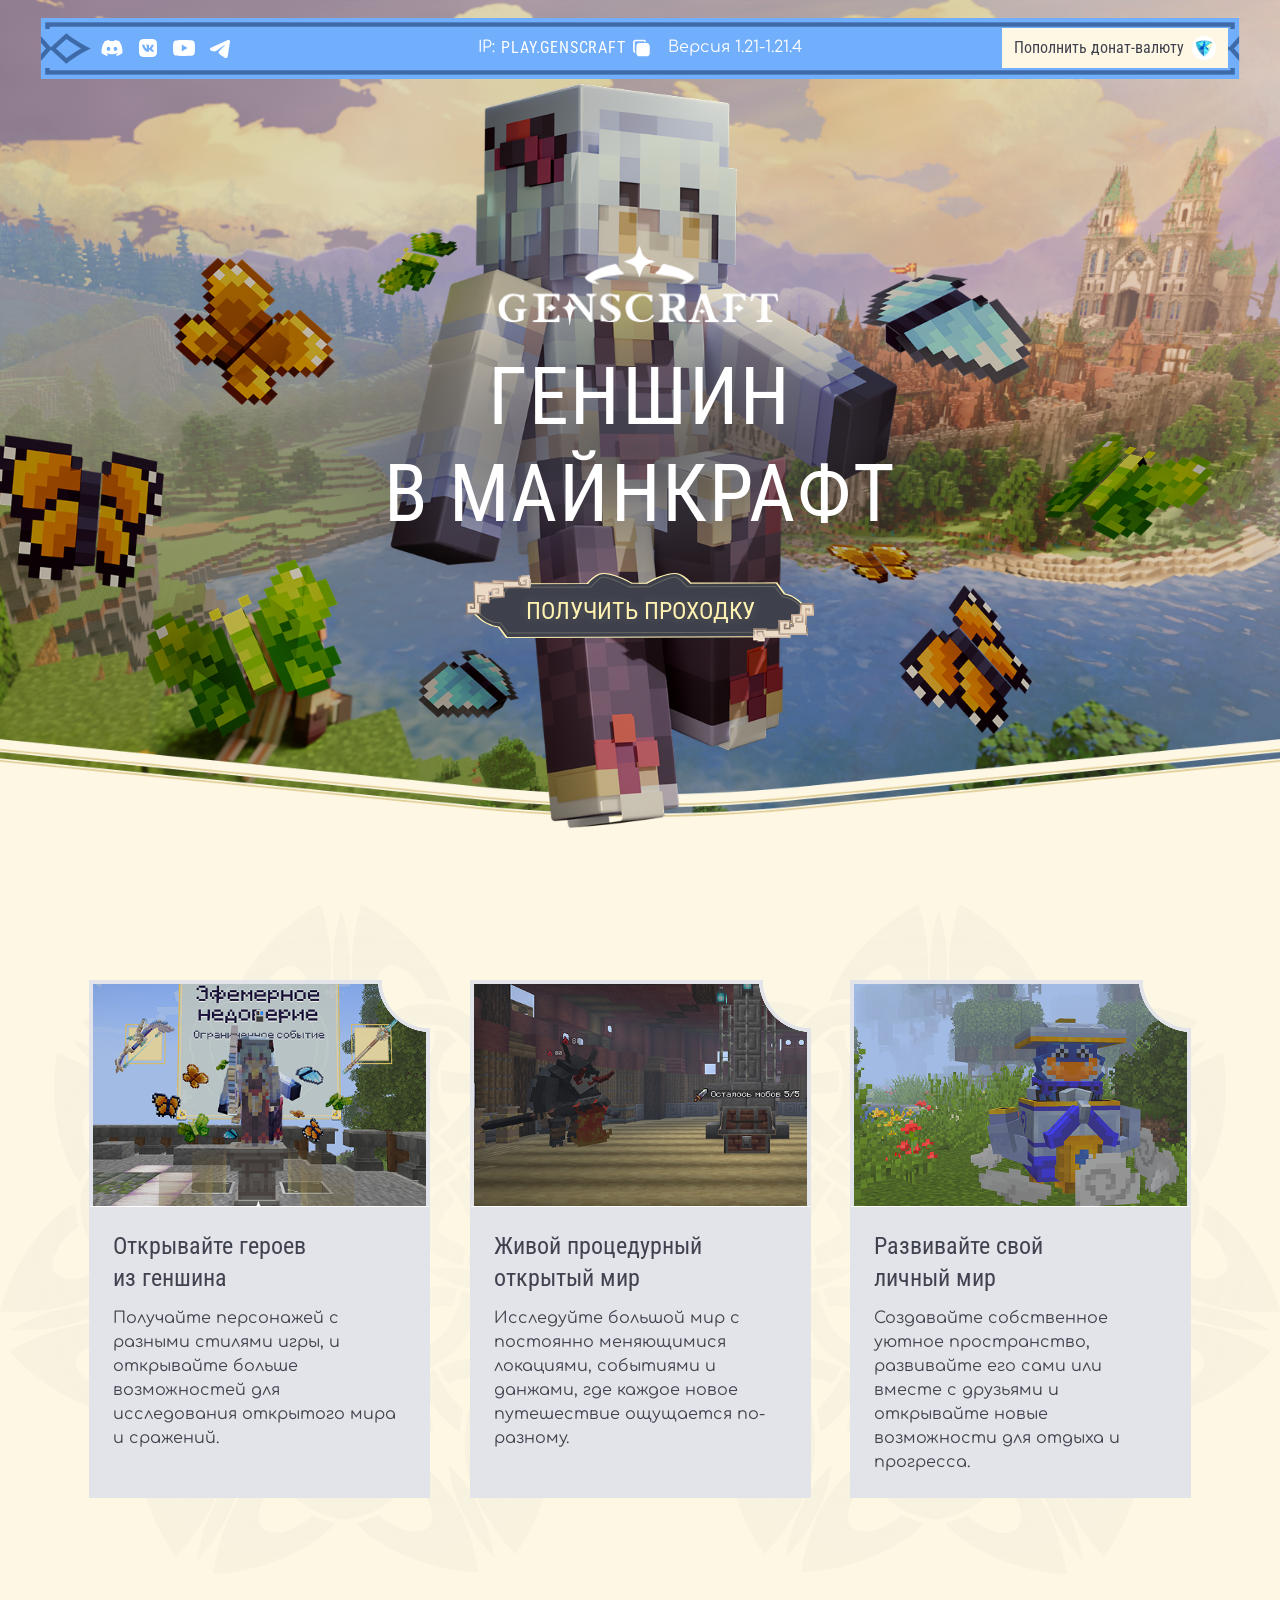
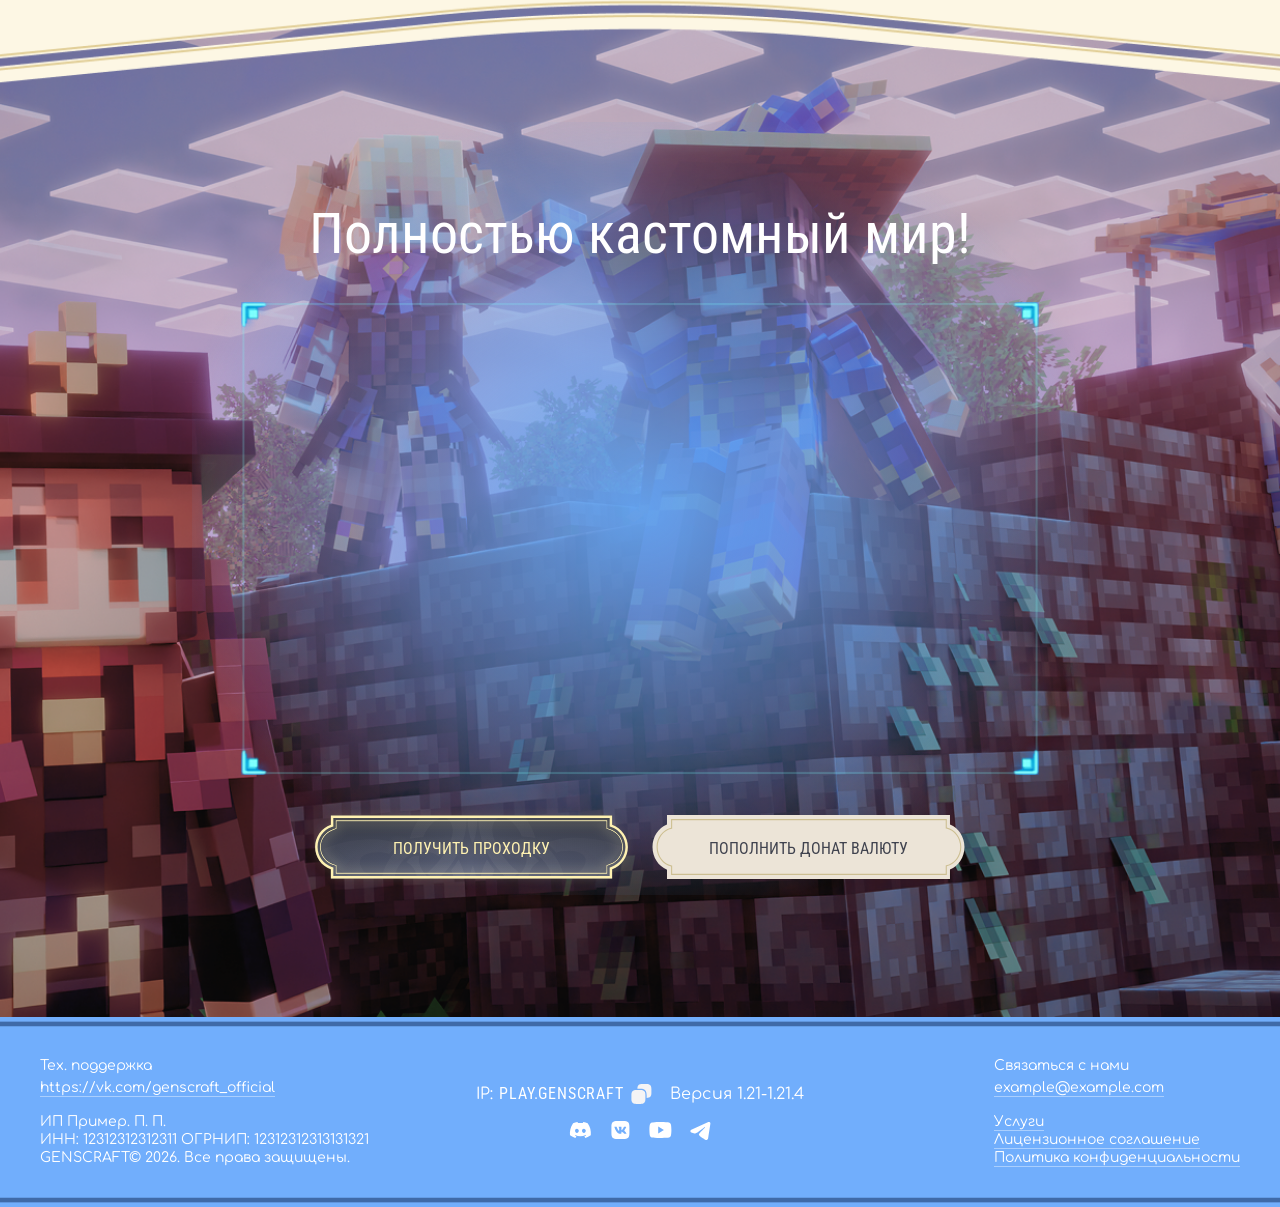
==== commit e4c432e4: "final" ====
--- a/index.html
+++ b/index.html
@@ -5,26 +5,26 @@
   <meta charset="UTF-8">
   <meta name="viewport" content="width=device-width, initial-scale=1.0">
 
-  <title>ANOMA — STALKER MMO</title>
+  <title>GENSCRAFT — ГЕНШИН В МАЙНКРАФТЕ СЕРВЕР</title>
   <meta name="description"
-    content="ANOMA — это MMORPG в сеттинге STALKER с элементами выживания, открытым миром и 'экстракшен'-геймплеем.">
+    content="GENSCRAFT — ГЕНШИН В МАЙНКРАФТЕ СЕРВЕР. Исследуйте открытый мир, открывайте героев и развивайте свои возможности в уникальном сеттинге.">
   <meta name="robots" content="index, follow">
-  <link rel="canonical" href="https://anoma.su/">
+  <link rel="canonical" href="https://genscraft.net/">
 
   <meta property="og:type" content="website">
-  <meta property="og:title" content="ANOMA — STALKER MMO">
+  <meta property="og:title" content="GENSCRAFT — ГЕНШИН В МАЙНКРАФТЕ СЕРВЕР">
   <meta property="og:description"
-    content="ANOMA — это MMORPG в сеттинге STALKER с элементами выживания, открытым миром и экстракшен-геймплеем.">
-  <meta property="og:url" content="https://anoma.su/">
-  <meta property="og:image" content="https://anoma.su/assets/img/og-cover.webp">
+    content="GENSCRAFT — ГЕНШИН В МАЙНКРАФТЕ СЕРВЕР. Исследуйте открытый мир, открывайте героев и развивайте свои возможности в уникальном сеттинге.">
+  <meta property="og:url" content="https://genscraft.net/">
+  <meta property="og:image" content="https://genscraft.net/assets/img/og-cover.webp">
   <meta property="og:locale" content="ru_RU">
-  <meta property="og:site_name" content="ANOMA">
+  <meta property="og:site_name" content="GENSCRAFT">
 
   <meta name="twitter:card" content="summary_large_image">
-  <meta name="twitter:title" content="ANOMA — STALKER MMO">
+  <meta name="twitter:title" content="GENSCRAFT — ГЕНШИН В МАЙНКРАФТЕ СЕРВЕР">
   <meta name="twitter:description"
-    content="ANOMA — это MMORPG в сеттинге STALKER с элементами выживания, открытым миром и экстракшен-геймплеем.">
-  <meta name="twitter:image" content="https://anoma.su/assets/img/og-cover.webp">
+    content="GENSCRAFT — ГЕНШИН В МАЙНКРАФТЕ СЕРВЕР. Исследуйте открытый мир, открывайте героев и развивайте свои возможности в уникальном сеттинге.">
+  <meta name="twitter:image" content="https://genscraft.net/assets/img/og-cover.webp">
 
   <link rel="icon" href="./assets/img/favicon.ico" sizes="any">
   <link rel="icon" href="./assets/img/favicon.svg" type="image/svg+xml">
@@ -39,19 +39,19 @@
     "@graph": [
       {
         "@type": "WebSite",
-        "name": "ANOMA",
-        "url": "https://anoma.su/"
+        "name": "GENSCRAFT",
+        "url": "https://genscraft.net/"
       },
       {
         "@type": "Organization",
-        "name": "ANOMA",
-        "url": "https://anoma.su/",
-        "logo": "https://anoma.su/assets/img/logo.png",
+        "name": "GENSCRAFT",
+        "url": "https://genscraft.net/",
+        "logo": "https://genscraft.net/assets/img/logo.png",
         "sameAs": [
-          "https://discord.com/invite/6MUMWm6wPn",
-          "https://vk.com/anoma_ufo",
-          "https://www.youtube.com/@anoma_ufo",
-          "https://t.me/anoma_ufo"
+          "https://discord.gg/v9C4jDwc8K",
+          "https://vk.com/genscraft_official",
+          "https://www.youtube.com/@genscraft_official",
+          "https://t.me/genscraft"
         ]
       }
     ]
@@ -63,19 +63,19 @@
 
 <body>
 
-  <header class="desktop-header" aria-label="Шапка сайта">
+  <header class="desktop-header" aria-label="Шапка сайта (ПК)">
     <div class="desktop-header__inner">
       <div class="desktop-header__socials">
-        <a href="https://discord.com/invite/6MUMWm6wPn" class="header__social-link" aria-label="Discord" target="_blank" rel="noopener">
+        <a href="https://discord.gg/v9C4jDwc8K" class="header__social-link" aria-label="Discord" target="_blank" rel="noopener">
           <img src="./assets/img/discord.svg" alt="Discord" width="24" height="24">
         </a>
-        <a href="https://vk.com/anoma_ufo" class="header__social-link" aria-label="VK" target="_blank" rel="noopener">
+        <a href="https://vk.com/genscraft_official" class="header__social-link" aria-label="VK" target="_blank" rel="noopener">
           <img src="./assets/img/vk.svg" alt="VK" width="24" height="24">
         </a>
-        <a href="https://www.youtube.com/@anoma_ufo" class="header__social-link" aria-label="YouTube" target="_blank" rel="noopener">
+        <a href="https://www.youtube.com/@genscraft_official" class="header__social-link" aria-label="YouTube" target="_blank" rel="noopener">
           <img src="./assets/img/youtube.svg" alt="YouTube" width="24" height="24">
         </a>
-        <a href="https://t.me/anoma_ufo" class="header__social-link" aria-label="Telegram" target="_blank" rel="noopener">
+        <a href="https://t.me/genscraft" class="header__social-link" aria-label="Telegram" target="_blank" rel="noopener">
           <img src="./assets/img/telegram.svg" alt="Telegram" width="24" height="24">
         </a>
       </div>
@@ -97,32 +97,37 @@
     </div>
   </header>
 
-  <svg class="sr-only" aria-hidden="true">
-    <defs>
-
-      <filter id="tile-distort">
-        <feTurbulence type="fractalNoise" baseFrequency="0.04" numOctaves="1" result="noise" />
-        <feDisplacementMap id="tile-displacement" in="SourceGraphic" in2="noise" scale="0" xChannelSelector="R"
-          yChannelSelector="G" />
-      </filter>
-      <mask id="video-mask" maskUnits="objectBoundingBox" maskContentUnits="objectBoundingBox"
-        style="mask-type: luminance;">
-        <image href="./assets/img/mask-video.png" x="0" y="0" width="1" height="1" preserveAspectRatio="none" />
-      </mask>
-      <mask id="tile-mask-1" maskUnits="objectBoundingBox" maskContentUnits="objectBoundingBox"
-        style="mask-type: luminance;">
-        <image href="./assets/img/image-1-mask.png" x="0" y="0" width="1" height="1" preserveAspectRatio="none" />
-      </mask>
-      <mask id="tile-mask-2" maskUnits="objectBoundingBox" maskContentUnits="objectBoundingBox"
-        style="mask-type: luminance;">
-        <image href="./assets/img/image-2-mask.png" x="0" y="0" width="1" height="1" preserveAspectRatio="none" />
-      </mask>
-      <mask id="tile-mask-3" maskUnits="objectBoundingBox" maskContentUnits="objectBoundingBox"
-        style="mask-type: luminance;">
-        <image href="./assets/img/image-3-mask.png" x="0" y="0" width="1" height="1" preserveAspectRatio="none" />
-      </mask>
-    </defs>
-  </svg>
+  <header class="mobile-header" aria-label="Шапка сайта (Мобильная)">
+    <div class="mobile-header__socials">
+      <a href="https://discord.gg/v9C4jDwc8K" class="header__social-link" aria-label="Discord" target="_blank" rel="noopener">
+        <img src="./assets/img/discord.svg" alt="Discord" width="24" height="24">
+      </a>
+      <a href="https://vk.com/genscraft_official" class="header__social-link" aria-label="VK" target="_blank" rel="noopener">
+        <img src="./assets/img/vk.svg" alt="VK" width="24" height="24">
+      </a>
+      <a href="https://www.youtube.com/@genscraft_official" class="header__social-link" aria-label="YouTube" target="_blank" rel="noopener">
+        <img src="./assets/img/youtube.svg" alt="YouTube" width="24" height="24">
+      </a>
+      <a href="https://t.me/genscraft" class="header__social-link" aria-label="Telegram" target="_blank" rel="noopener">
+        <img src="./assets/img/telegram.svg" alt="Telegram" width="24" height="24">
+      </a>
+    </div>
+  </header>
+
+  <div class="mobile-info show-mobile-only">
+    <div class="mobile-info__wrapper">
+      <div class="mobile-info__ip-row">
+        <span class="desktop-header__ip-label">IP:</span> 
+        <div class="desktop-header__copy-group" id="btnCopyIpMobile" role="button" tabindex="0" aria-label="Скопировать IP">
+          <span class="desktop-header__ip-value">PLAY.GENSCRAFT</span>
+          <img src="./assets/img/copy.svg" alt="" width="20" height="20" aria-hidden="true" class="desktop-header__copy-icon">
+          <span class="desktop-header__tooltip">Скопировано!</span>
+        </div>
+      </div>
+    </div>
+  </div>
+
+
 
 
   <main>
@@ -131,15 +136,23 @@
       <img class="hero__character" src="./assets/img/character.png" alt="" aria-hidden="true">
       <div class="hero__content">
         <h1 class="hero__title">
-          <span class="sr-only">ANOMA — STALKER MMO</span>
+          <span class="sr-only">GENSCRAFT — ГЕНШИН В МАЙНКРАФТ</span>
           <img class="hero__logo" src="./assets/img/logo.png" alt="">
-          <span class="hero__subtitle">ГЕНШИН<br>В МАЙНКРАФТ</span>
+          <span class="hero__subtitle">ГЕНШИН<br class="br-desktop"> В<br class="br-mobile"> МАЙНКРАФТ</span>
         </h1>
-        <button id="btnOpenPrereg" class="hero__cta" aria-label="Открыть окно предрегистрации">
-          <img class="hero__cta-default" src="./assets/img/btn-default.svg" alt="">
-          <img class="hero__cta-hover" src="./assets/img/btn-hover.svg" alt="">
-          <span class="hero__cta-text">ПОЛУЧИТЬ ПРОХОДКУ</span>
-        </button>
+        <div class="hero__actions">
+          <button id="btnOpenPrereg" class="hero__cta" aria-label="Открыть окно предрегистрации">
+            <img class="hero__cta-default" src="./assets/img/btn-default.svg" alt="">
+            <img class="hero__cta-hover" src="./assets/img/btn-hover.svg" alt="">
+            <span class="hero__cta-text">ПОЛУЧИТЬ ПРОХОДКУ</span>
+          </button>
+          
+          <button class="hero__cta hero__cta--secondary show-mobile-only" aria-label="Пополнить донат-валюту">
+            <img class="hero__cta-default" src="./assets/img/btn-default-secondary.svg" alt="">
+            <img class="hero__cta-hover" src="./assets/img/btn-hover-secondary.svg" alt="">
+            <span class="hero__cta-text">ПОПОЛНИТЬ ДОНАТ ВАЛЮТУ</span>
+          </button>
+        </div>
       </div>
     </section>
 
@@ -252,16 +265,16 @@
         </div>
 
         <div class="footer__socials">
-          <a href="https://discord.com/invite/6MUMWm6wPn" class="footer__socials-link" aria-label="Discord" target="_blank" rel="noopener">
+          <a href="https://discord.gg/v9C4jDwc8K" class="footer__socials-link" aria-label="Discord" target="_blank" rel="noopener">
             <img src="./assets/img/discord.svg" alt="Discord" width="24" height="24">
           </a>
-          <a href="https://vk.com/anoma_ufo" class="footer__socials-link" aria-label="VK" target="_blank" rel="noopener">
+          <a href="https://vk.com/genscraft_official" class="footer__socials-link" aria-label="VK" target="_blank" rel="noopener">
             <img src="./assets/img/vk.svg" alt="VK" width="24" height="24">
           </a>
-          <a href="https://www.youtube.com/@anoma_ufo" class="footer__socials-link" aria-label="YouTube" target="_blank" rel="noopener">
+          <a href="https://www.youtube.com/@genscraft_official" class="footer__socials-link" aria-label="YouTube" target="_blank" rel="noopener">
             <img src="./assets/img/youtube.svg" alt="YouTube" width="24" height="24">
           </a>
-          <a href="https://t.me/anoma_ufo" class="footer__socials-link" aria-label="Telegram" target="_blank" rel="noopener">
+          <a href="https://t.me/genscraft" class="footer__socials-link" aria-label="Telegram" target="_blank" rel="noopener">
             <img src="./assets/img/telegram.svg" alt="Telegram" width="24" height="24">
           </a>
         </div>
@@ -295,43 +308,107 @@
     </div>
   </div>
 
-  <div class="prereg-modal" id="preregModal" role="dialog" aria-modal="true" aria-hidden="true"
-    aria-labelledby="preregTitle">
+  <!-- Donation Popup -->
+  <div id="donationModal" class="prereg-modal" role="dialog" aria-modal="true" aria-hidden="true"
+    aria-labelledby="donationTitle">
     <div class="prereg-modal__overlay"></div>
     <div class="prereg-modal__content" tabindex="-1">
-      <button class="prereg-modal__close" aria-label="Закрыть">&times;</button>
-      <img src="./assets/img/popup.png" alt="" class="prereg-modal__bg" aria-hidden="true" loading="lazy">
+      <button class="prereg-modal__close" aria-label="Закрыть">
+        <img src="./assets/img/close.svg" alt="" aria-hidden="true">
+      </button>
+      <img src="./assets/img/popup.svg" alt="" class="prereg-modal__bg" aria-hidden="true" loading="lazy">
       <div class="prereg-modal__inner">
-        <h2 id="preregTitle" class="prereg-modal__title">МЫ УЖЕ ГРЕЕМ СЕРВЕРА ;)</h2>
-        <p class="prereg-modal__desc">Предрегистрации пока нет. Мы сообщим о раннем доступе в <br>соцсетях и ты первым
-          залутаешь свой ник!</p>
-        <div class="prereg-modal__socials">
-          <a href="https://discord.com/invite/6MUMWm6wPn" class="prereg-modal__social-link" aria-label="Discord"
-            target="_blank" rel="noopener">
-            <img src="./assets/img/discord.svg" alt="Discord" width="24" height="24">
-          </a>
-          <a href="https://vk.com/anoma_ufo" class="prereg-modal__social-link" aria-label="VK" target="_blank"
-            rel="noopener">
-            <img src="./assets/img/vk.svg" alt="VK" width="24" height="24">
-          </a>
-          <a href="https://www.youtube.com/@anoma_ufo" class="prereg-modal__social-link" aria-label="YouTube"
-            target="_blank" rel="noopener">
-            <img src="./assets/img/youtube.svg" alt="YouTube" width="24" height="24">
-          </a>
-          <a href="https://t.me/anoma_ufo" class="prereg-modal__social-link" aria-label="Telegram" target="_blank"
-            rel="noopener">
-            <img src="./assets/img/telegram.svg" alt="Telegram" width="24" height="24">
-          </a>
-        </div>
+        <h2 id="donationTitle" class="prereg-modal__title">Пополнить донат-валюту</h2>
+        <div class="prereg-modal__rate">
+          <img src="./assets/img/crystal.svg" alt="" width="24" height="24">
+          <span>1 кристалл сотворения = 1 RUB</span>
+        </div>
+        
+        <form class="donation-form" id="donationForm">
+          <div class="donation-form__inputs">
+            <input type="text" class="donation-form__input" placeholder="Никнейм в игре" required>
+            <input type="email" class="donation-form__input" placeholder="E-mail (отправим туда чек)" required>
+            <div class="donation-form__input-wrapper">
+              <input type="number" class="donation-form__input donation-form__input--amount" placeholder="Сумма пополнения" required min="1">
+              <span class="donation-form__currency" id="donationCurrency">RUB</span>
+              <span class="donation-form__mirror" id="donationMirror" aria-hidden="true"></span>
+            </div>
+          </div>
+
+          <p class="donation-form__label">Выберите способ оплаты</p>
+          
+          <div class="donation-form__payment-methods">
+            <label class="payment-method is-active">
+              <input type="radio" name="payment" value="cloud" checked class="sr-only">
+              <span class="payment-method__title">CloudPayments</span>
+              <span class="payment-method__desc">Рубли • СНГ</span>
+            </label>
+            <label class="payment-method">
+              <input type="radio" name="payment" value="example" class="sr-only">
+              <span class="payment-method__title">ExampleKassa</span>
+              <span class="payment-method__desc">USD • Остальной мир</span>
+            </label>
+          </div>
+
+          <button type="submit" class="showcase__btn showcase__btn--main donation-form__submit">
+            <img class="showcase__btn-default" src="./assets/img/btn-default-main.svg" alt="">
+            <img class="showcase__btn-hover" src="./assets/img/btn-hover-main.svg" alt="">
+            <span class="showcase__btn-text">ПОПОЛНИТЬ</span>
+          </button>
+        </form>
       </div>
     </div>
   </div>
 
+  <!-- Entry Popup -->
+  <div id="passModal" class="prereg-modal" role="dialog" aria-modal="true" aria-hidden="true"
+    aria-labelledby="passTitle">
+    <div class="prereg-modal__overlay"></div>
+    <div class="prereg-modal__content" tabindex="-1">
+      <button class="prereg-modal__close" aria-label="Закрыть">
+        <img src="./assets/img/close.svg" alt="" aria-hidden="true">
+      </button>
+      <img src="./assets/img/popup.svg" alt="" class="prereg-modal__bg" aria-hidden="true" loading="lazy">
+      <div class="prereg-modal__inner">
+        <h2 id="passTitle" class="prereg-modal__title">Получить проходку <br class="br-mobile">на сервер</h2>
+        <div class="prereg-modal__rate">
+          <img src="./assets/img/crystal.svg" alt="" width="24" height="24">
+          <span>Стоимость 300 RUB</span>
+        </div>
+        
+        <form class="donation-form" id="passForm">
+          <div class="donation-form__inputs">
+            <input type="text" class="donation-form__input" placeholder="Никнейм в игре" required>
+            <input type="email" class="donation-form__input" placeholder="E-mail (отправим туда чек)" required>
+          </div>
+
+          <p class="donation-form__label">Выберите способ оплаты</p>
+          
+          <div class="donation-form__payment-methods">
+            <label class="payment-method is-active">
+              <input type="radio" name="payment" value="cloud" checked class="sr-only">
+              <span class="payment-method__title">CloudPayments</span>
+              <span class="payment-method__desc">Рубли • СНГ</span>
+            </label>
+            <label class="payment-method">
+              <input type="radio" name="payment" value="example" class="sr-only">
+              <span class="payment-method__title">ExampleKassa</span>
+              <span class="payment-method__desc">USD • Остальной мир</span>
+            </label>
+          </div>
+
+          <button type="submit" class="showcase__btn showcase__btn--main donation-form__submit">
+            <img class="showcase__btn-default" src="./assets/img/btn-default-main.svg" alt="">
+            <img class="showcase__btn-hover" src="./assets/img/btn-hover-main.svg" alt="">
+            <span class="showcase__btn-text">ПОЛУЧИТЬ ПРОХОДКУ</span>
+          </button>
+        </form>
+      </div>
+    </div>
+  </div>
+
   <script src="./assets/js/main.js" defer></script>
 
-  <div class="sidor-easter-egg" id="sidorEasterEgg" aria-hidden="true">
-    <img src="./assets/img/sidor.png" alt="" width="64" height="64" loading="lazy">
-  </div>
 </body>
 
 </html>
--- a/assets/css/styles.css
+++ b/assets/css/styles.css
@@ -261,6 +261,14 @@
 
   z-index: 2;
   pointer-events: none;
+  transition: justify-content var(--transition-base), padding-bottom var(--transition-base);
+}
+
+@media (max-width: 768px) {
+  .hero__content {
+    justify-content: flex-end;
+    padding-bottom: 80px;
+  }
 }
 
 .hero__content::before {
@@ -274,6 +282,16 @@
   background: radial-gradient(50% 50% at 50% 50%, rgba(64, 67, 79, 0.8) 0%, rgba(64, 67, 79, 0) 100%);
   z-index: -1;
   pointer-events: none;
+  transition: top var(--transition-base), transform var(--transition-base);
+}
+
+@media (max-width: 768px) {
+  .hero__content::before {
+    top: auto;
+    bottom: 250px;
+    /* Centered behind the content block */
+    transform: translate(-50%, 50%);
+  }
 }
 
 /* ═══════════════════════════════════════════
@@ -427,6 +445,29 @@
   object-fit: contain;
 }
 
+@media (max-width: 1250px) {
+  .desktop-header__version {
+    display: none;
+  }
+}
+
+@media (max-width: 900px) {
+  .desktop-header__server {
+    position: static;
+    transform: none;
+    margin-left: 24px;
+    left: auto;
+  }
+
+  .desktop-header__inner {
+    justify-content: flex-start;
+  }
+
+  .desktop-header__donate {
+    margin-left: auto;
+  }
+}
+
 @media (max-width: 1024px) {
   .desktop-header__inner {
     background-size: cover;
@@ -446,6 +487,82 @@
   .desktop-header {
     display: none;
   }
+}
+
+.mobile-header {
+  position: fixed;
+  top: 0;
+  left: 0;
+  width: 100%;
+  height: 64px;
+  background-image: url('../img/header.svg');
+  background-size: cover;
+  background-position: center;
+  background-repeat: no-repeat;
+  display: none;
+  align-items: center;
+  justify-content: center;
+  z-index: 100;
+  padding-top: 0px;
+  /* Lowering icons slightly */
+}
+
+@media (max-width: 768px) {
+  .mobile-header {
+    display: flex;
+  }
+}
+
+.mobile-header__socials {
+  display: flex;
+  align-items: center;
+  gap: 12px;
+}
+
+.mobile-info {
+  position: fixed;
+  top: 64px;
+  left: 0;
+  width: 100%;
+  display: flex;
+  justify-content: center;
+  padding-top: 16px;
+  z-index: 99;
+  pointer-events: none;
+}
+
+.mobile-info>* {
+  pointer-events: auto;
+}
+
+.mobile-info::before {
+  content: "";
+  position: absolute;
+  top: 0;
+  left: 50%;
+  transform: translateX(-50%);
+  width: 100%;
+  height: 80px;
+  background: radial-gradient(50% 50% at 50% 0%, rgba(64, 67, 79, 0.6) 0%, rgba(64, 67, 79, 0) 100%);
+  z-index: -1;
+}
+
+.mobile-info__wrapper {
+  display: flex;
+  flex-direction: column;
+  align-items: center;
+}
+
+.mobile-info__ip-row {
+  display: flex;
+  align-items: center;
+  gap: 8px;
+}
+
+.mobile-info .desktop-header__ip-value,
+.mobile-info .desktop-header__ip-label {
+  font-size: 14px;
+  /* Slightly smaller for mobile if needed, or keep 16px */
 }
 
 /* ═══════════════════════════════════════════
@@ -501,6 +618,10 @@
   text-align: center;
 }
 
+.br-mobile {
+  display: none;
+}
+
 .hero__cta {
   position: relative;
   display: inline-block;
@@ -530,9 +651,26 @@
   transition: opacity 0.3s ease;
 }
 
+.hero__cta--secondary .hero__cta-text {
+  color: #40434F;
+  text-shadow: none;
+  transform: translateY(2px);
+  font-size: 16px;
+}
+
 .hero__cta:hover .hero__cta-hover,
 .hero__cta:focus-visible .hero__cta-hover {
   opacity: 1;
+}
+
+.show-mobile-only {
+  display: none !important;
+}
+
+@media (max-width: 768px) {
+  .show-mobile-only {
+    display: inline-block !important;
+  }
 }
 
 .hero__cta-text {
@@ -560,13 +698,34 @@
 
   }
 
-  .hero__content {
-    padding-top: 0;
+  .hero__actions {
+    display: flex;
+    flex-direction: column;
+    align-items: center;
+    gap: 12px;
+    margin-top: 24px;
+  }
+
+  .hero__cta {
+    margin-top: 0;
+  }
+
+  .hero__cta-text {
+    font-size: 16px;
+    /* Match secondary button size */
   }
 
   .hero__subtitle {
     font-size: 48px;
     line-height: normal;
+  }
+
+  .br-desktop {
+    display: none;
+  }
+
+  .br-mobile {
+    display: inline;
   }
 
   .hero__character {
@@ -594,6 +753,14 @@
   pointer-events: none;
 }
 
+@media (max-width: 1150px) {
+
+  .about::before,
+  .about::after {
+    display: none;
+  }
+}
+
 .about::before {
   left: 0;
   transform: translateY(-50%);
@@ -624,11 +791,38 @@
   --cutout-radius: 48px;
   position: relative;
   width: 100%;
-  height: 452px;
+  min-height: 452px;
+  height: auto;
   background-color: #E2E4E9;
   /* Top-right cutout for the whole card */
   -webkit-mask-image: radial-gradient(circle var(--cutout-radius) at 100% 0, transparent var(--cutout-radius), black calc(var(--cutout-radius) + 0.5px));
   mask-image: radial-gradient(circle var(--cutout-radius) at 100% 0, transparent var(--cutout-radius), black calc(var(--cutout-radius) + 0.5px));
+
+  /* Reveal Animation Initial State */
+  opacity: 0;
+  transform: translateY(40px) scale(0.98);
+  filter: blur(8px);
+  transition:
+    opacity 1.2s cubic-bezier(0.22, 1, 0.36, 1),
+    transform 1.2s cubic-bezier(0.22, 1, 0.36, 1),
+    filter 1.2s cubic-bezier(0.22, 1, 0.36, 1);
+  will-change: opacity, transform, filter;
+  display: flex;
+  flex-direction: column;
+}
+
+.about__card.is-revealed {
+  opacity: 1;
+  transform: translateY(0) scale(1);
+  filter: blur(0);
+}
+
+@media (max-width: 1024px) {
+  .about__cards-grid {
+    grid-template-columns: 1fr;
+    max-width: 440px;
+    margin-inline: auto;
+  }
 }
 
 .about__card-bg-top {
@@ -636,7 +830,8 @@
   top: 1px;
   left: 1px;
   right: 1px;
-  height: calc(50% - 1px);
+  height: 226px;
+  /* Fixed height for top part to keep it consistent */
   background-color: #ffffff;
   /* Top-right cutout for the top white half, with larger radius and offset mask center to preserve 1px border */
   -webkit-mask-image: radial-gradient(circle calc(var(--cutout-radius) + 1px) at calc(100% + 1px) -1px, transparent calc(var(--cutout-radius) + 1px), black calc(var(--cutout-radius) + 1.5px));
@@ -654,7 +849,9 @@
 }
 
 .about__card-image-wrap {
-  height: 50%;
+  height: 226px;
+  /* Match the white background height */
+  flex-shrink: 0;
   width: 100%;
   position: relative;
   display: flex;
@@ -707,9 +904,10 @@
 }
 
 .about__card-text {
-  height: 50%;
-  width: 100%;
-  padding: 16px;
+  flex-grow: 1;
+  width: 100%;
+  padding: 24px;
+  /* Increased padding for better look on expanding cards */
   display: flex;
   flex-direction: column;
 }
@@ -738,15 +936,40 @@
 .showcase {
   position: relative;
   width: 100%;
-  background: url('../img/render-bg.png') center / cover no-repeat;
   padding-top: 300px;
   padding-bottom: 130px;
   display: flex;
   flex-direction: column;
   align-items: center;
   z-index: 5;
-  /* Prevent the large radial glow from expanding the document bounds */
   overflow: hidden;
+}
+
+@media (max-width: 768px) {
+  .showcase {
+    padding-top: 120px;
+    padding-bottom: 80px;
+  }
+}
+
+.showcase::before {
+  content: "";
+  position: absolute;
+  inset: 0;
+  background: url('../img/render-bg.png') center / cover no-repeat;
+  z-index: -2;
+  animation: showcaseZoom 20s ease-in-out infinite alternate;
+  will-change: transform;
+}
+
+@keyframes showcaseZoom {
+  0% {
+    transform: scale(1);
+  }
+
+  100% {
+    transform: scale(1.1);
+  }
 }
 
 .showcase__title {
@@ -901,438 +1124,7 @@
 
 /* Custom text color for the secondary button if needed, but the audio didn't specify. Assuming same style. */
 
-.section--features {
-  margin-top: 120px;
-  padding-block: 0;
-}
-
-.features__bg {
-  width: 100%;
-  background: url('../img/bg.png') center / cover no-repeat;
-  display: flex;
-  align-items: center;
-  justify-content: center;
-  padding-block: 120px;
-}
-
-.features__container {
-  max-width: 1150px;
-  width: 100%;
-  padding-inline: 24px;
-  margin-inline: auto;
-}
-
-.features__grid {
-  display: flex;
-  gap: 24px;
-  height: 666px;
-}
-
-.features__tile {
-  background-color: var(--clr-surface);
-  border-radius: 8px;
-
-  overflow: hidden;
-  display: flex;
-  flex-direction: column;
-  text-decoration: none;
-  color: inherit;
-  cursor: pointer;
-  outline: none;
-
-  opacity: 0;
-  transition: opacity 1.5s ease-out;
-  will-change: opacity, filter;
-}
-
-.features__tile.is-revealed {
-  opacity: 1;
-
-}
-
-.features__tile:focus-visible {
-  outline: 2px solid var(--clr-accent);
-  outline-offset: 4px;
-}
-
-.features__tile-img {
-  display: block;
-  width: 100%;
-  height: 100%;
-  object-fit: cover;
-  transition: transform 1.5s cubic-bezier(0.25, 1, 0.5, 1);
-  will-change: transform;
-}
-
-.features__tile:hover .features__tile-img,
-.features__tile:focus-visible .features__tile-img {
-  transform: scale(1.04);
-}
-
-.features__content {
-  position: absolute;
-  bottom: 0;
-  left: 0;
-  padding: 32px;
-  z-index: 2;
-
-}
-
-.features__title-wrap {
-  display: flex;
-  align-items: flex-start;
-  gap: 8px;
-  margin-bottom: 8px;
-}
-
-.features__title {
-  font-family: var(--ff-heading);
-  font-weight: normal;
-  font-size: 32px;
-  text-transform: uppercase;
-  line-height: 40px;
-  color: var(--clr-text-heading);
-  margin: 0;
-}
-
-.features__icon {
-  display: block;
-  margin-top: 4px;
-
-}
-
-.features__icon--social {
-  filter: brightness(0) invert(1);
-  margin-top: 8px;
-
-}
-
-.features__icon--discord {
-  margin-top: 5px;
-
-}
-
-.features__icon--telegram {
-  margin-top: 6px;
-
-}
-
-.features__desc {
-  font-family: 'Roboto Condensed', sans-serif;
-  font-weight: 400;
-  font-size: 16px;
-  line-height: 24px;
-  color: var(--clr-text-heading);
-  margin: 0;
-}
-
-.features__tile--large {
-  flex: 1;
-  height: 100%;
-  -webkit-mask: url(#tile-mask-1);
-  mask: url(#tile-mask-1);
-  position: relative;
-}
-
-.features__tile--large::after {
-  content: '';
-  position: absolute;
-  inset: 0;
-  background: linear-gradient(to top, rgb(58, 23, 23) 0%, transparent 60%);
-  pointer-events: none;
-}
-
-.features__col {
-  flex: 1;
-  display: flex;
-  flex-direction: column;
-  gap: 24px;
-}
-
-.features__tile--small:nth-child(1) {
-  height: 321px;
-  -webkit-mask: url(#tile-mask-2);
-  mask: url(#tile-mask-2);
-  position: relative;
-}
-
-.features__tile--small:nth-child(1)::after {
-  content: '';
-  position: absolute;
-  inset: 0;
-  background: linear-gradient(to top, rgba(58, 44, 23, 0.482) 0%, transparent 40%);
-  pointer-events: none;
-}
-
-.features__tile--small:nth-child(2) {
-  height: 321px;
-  -webkit-mask: url(#tile-mask-3);
-  mask: url(#tile-mask-3);
-  position: relative;
-}
-
-.features__tile--small:nth-child(2)::after {
-  content: '';
-  position: absolute;
-  inset: 0;
-  background: linear-gradient(to top, rgba(38, 55, 30, 0.443) 0%, transparent 40%);
-  pointer-events: none;
-}
-
-@media (max-width: 768px) {
-  .section--features {
-    margin-top: 0px;
-    padding-bottom: 0 !important;
-    margin-bottom: 0 !important;
-
-  }
-
-  .features__bg {
-    padding-top: 80px;
-
-    padding-bottom: 24px;
-
-  }
-
-  .features__grid {
-    flex-direction: column;
-
-    height: auto;
-
-    gap: 16px;
-
-  }
-
-  .features__col {
-    gap: 16px;
-
-  }
-
-  .features__tile--large {
-    flex: none;
-
-    height: 280px;
-    min-height: 280px;
-
-  }
-
-  .features__tile--large .features__tile-img {
-    object-position: center 0%;
-
-  }
-
-  .features__tile--small:nth-child(1),
-  .features__tile--small:nth-child(2) {
-    height: 280px;
-
-  }
-
-  .features__title {
-    font-size: 24px;
-
-    line-height: 32px;
-  }
-
-  .features__desc br {
-    display: none;
-  }
-}
-
-.section--world {
-  padding-block: 0;
-
-  margin-top: 0;
-
-  background-color: var(--clr-bg-alt);
-
-}
-
-.world__bg {
-  position: relative;
-  width: 100vw;
-
-  left: 50%;
-  transform: translateX(-50%);
-  display: flex;
-}
-
-.world__bg-video {
-  position: absolute;
-  top: 0;
-  left: 0;
-  width: 100%;
-  height: 100%;
-  object-fit: cover;
-  z-index: 0;
-
-}
-
-.world__bg-img {
-  width: 100%;
-  height: auto;
-  display: block;
-  z-index: 1;
-
-  position: relative;
-
-  pointer-events: none;
-
-}
-
-.world__content {
-  position: absolute;
-  inset: 0;
-  display: flex;
-  flex-direction: column;
-  align-items: center;
-
-  justify-content: center;
-
-  z-index: 2;
-
-}
-
-@media (min-width: 1400px) {
-  .world__content {
-    padding-top: 120px;
-
-  }
-}
-
-.world__text-layer {
-  text-align: center;
-  max-width: 1000px;
-
-  padding: 0 0px;
-
-}
-
-.world__title {
-  font-family: var(--ff-heading);
-  font-weight: normal;
-  font-size: 72px;
-  line-height: 80px;
-  color: var(--clr-text-heading);
-  margin: 0 0 16px 0;
-
-}
-
-.world__desc {
-  font-family: 'Roboto Condensed', sans-serif;
-  font-size: 24px;
-  line-height: 32px;
-  color: var(--clr-text-heading);
-  margin: 0;
-}
-
-@media (max-width: 768px) {
-
-  .world__bg {
-    flex-direction: column;
-    height: auto;
-    overflow: hidden;
-
-    max-width: 100vw;
-  }
-
-  .world__bg-video,
-  .world__content {
-    position: relative;
-    height: auto;
-  }
-
-  .world__bg-video {
-    order: 1;
-
-    aspect-ratio: 16 / 9;
-
-    width: 100%;
-
-    margin: 0;
-    transform: none;
-    z-index: 1;
-
-  }
-
-  .world__bg-img {
-    position: absolute;
-
-    top: 0;
-    left: 0;
-    width: 100%;
-    margin: 0;
-    transform: none;
-    z-index: 2;
-
-  }
-
-  .world__content {
-    order: 3;
-
-    padding-top: 40px;
-
-    padding-bottom: 0px;
-
-    z-index: 3;
-
-    box-sizing: border-box;
-    width: 100%;
-  }
-
-  .world__title {
-    font-size: 48px;
-
-    line-height: normal;
-    margin-bottom: 24px;
-
-    word-break: break-word;
-
-  }
-
-  .world__desc {
-    font-size: 16px;
-
-    line-height: 24px;
-  }
-
-  .world__desc br {
-    display: none;
-  }
-}
-
-.world__team-marquee {
-  margin-top: 48px;
-  width: 100vw;
-  overflow: hidden;
-}
-
-.world__team-track {
-  display: flex;
-  justify-content: center;
-}
-
-.world__team-group {
-  display: flex;
-  flex-wrap: wrap;
-  justify-content: center;
-  gap: 16px;
-  max-width: 1230px;
-}
-
-.world__team-badge {
-  display: block;
-  height: 48px;
-
-  width: auto;
-}
-
-.world__team-badge--op-54 {
-  opacity: 0.54;
-}
-
-.world__team-badge--op-32 {
-  opacity: 0.32;
-}
+
 
 
 
@@ -1343,9 +1135,9 @@
 .footer {
   position: relative;
   width: 100%;
-  height: 164px;
   min-height: 164px;
-  max-height: 164px;
+  height: auto;
+  padding-block: 40px;
   background-image: url('../img/footer.svg');
   background-size: cover;
   background-position: center bottom;
@@ -1362,6 +1154,35 @@
   height: 100%;
   gap: 24px;
   position: relative;
+}
+
+@media (max-width: 1100px) {
+  .footer__inner {
+    flex-direction: column;
+    text-align: center;
+    gap: 40px;
+    padding-block: 40px;
+    height: auto;
+  }
+
+  .footer__col {
+    align-items: center;
+    height: auto;
+    width: 100%;
+  }
+
+  .footer__col--center {
+    position: static;
+    transform: none;
+    order: -1;
+    /* Stick to top as requested */
+    margin-bottom: 8px;
+  }
+
+  .footer__server-info {
+    flex-direction: column;
+    gap: 8px;
+  }
 }
 
 .footer__col {
@@ -1405,10 +1226,19 @@
 .footer__col--center {
   position: absolute;
   left: 50%;
-  transform: translateX(-50%);
+  top: 50%;
+  transform: translate(-50%, -50%);
   align-items: center;
   gap: 12px;
   height: auto;
+  z-index: 2;
+}
+
+@media (max-width: 1100px) {
+  .footer__col--center {
+    position: static;
+    transform: none;
+  }
 }
 
 .footer__server-info {
@@ -1522,40 +1352,7 @@
   }
 }
 
-.world__team-group--clone {
-  display: none;
-
-}
-
-@media (max-width: 1024px) {
-  .world__team-track {
-    justify-content: flex-start;
-    width: max-content;
-    animation: marquee 40s linear infinite;
-  }
-
-  .world__team-group {
-    flex-wrap: nowrap;
-    max-width: none;
-    padding-right: 16px;
-
-  }
-
-  .world__team-group--clone {
-    display: flex;
-
-  }
-}
-
-@keyframes marquee {
-  0% {
-    transform: translateX(0);
-  }
-
-  100% {
-    transform: translateX(-50%);
-  }
-}
+
 
 .video-modal,
 .prereg-modal {
@@ -1580,9 +1377,8 @@
 .prereg-modal__overlay {
   position: absolute;
   inset: 0;
-  background: rgba(0, 0, 0, 0.85);
+  background: rgba(64, 66, 76, 0.85);
   backdrop-filter: blur(4px);
-
 }
 
 .video-modal__content {
@@ -1601,15 +1397,25 @@
   color: var(--clr-text-heading);
   font-size: 32px;
   cursor: pointer;
-  opacity: 0.7;
+  opacity: 1;
   transition: opacity 0.3s ease;
   z-index: 2;
-
+}
+
+.prereg-modal__close {
+  top: 32px;
+  right: 32px;
+}
+
+.prereg-modal__close img {
+  width: 32px;
+  height: 32px;
+  display: block;
 }
 
 .video-modal__close:hover,
 .prereg-modal__close:hover {
-  opacity: 1;
+  opacity: 0.8;
 }
 
 .video-modal__iframe-wrap {
@@ -1629,9 +1435,9 @@
 
 .prereg-modal__content {
   position: relative;
-  width: 90%;
-  max-width: 700px;
-  aspect-ratio: 16 / 10;
+  width: 1143px;
+  max-width: 95vw;
+  aspect-ratio: 1143 / 726;
 
   display: flex;
   align-items: center;
@@ -1662,87 +1468,212 @@
 .prereg-modal__title {
   font-family: var(--ff-heading);
   font-weight: normal;
-  font-size: 32px;
-  line-height: 40px;
-  color: var(--clr-text-heading);
-  text-transform: uppercase;
+  color: #40434F;
+  text-transform: none;
   margin: 0 0 8px 0;
-
-}
-
-.prereg-modal__desc {
-  font-family: 'Roboto Condensed', sans-serif;
+}
+
+.prereg-modal__rate {
+  display: flex;
+  align-items: center;
+  gap: 6px;
+  font-family: var(--ff-heading);
+  font-weight: normal;
+  font-size: 18px;
+  color: #40434F;
+  margin-bottom: 24px;
+}
+
+.prereg-modal__rate img {
+  transform: translateY(-1px);
+}
+
+.donation-form {
+  width: 100%;
+  max-width: 440px;
+  display: flex;
+  flex-direction: column;
+  align-items: center;
+}
+
+.donation-form__inputs {
+  width: 100%;
+  display: flex;
+  flex-direction: column;
+  gap: 12px;
+  margin-bottom: 24px;
+}
+
+.donation-form__input-wrapper {
+  position: relative;
+  width: 100%;
+}
+
+.donation-form__currency {
+  position: absolute;
+  right: 16px;
+  top: 50%;
+  transform: translateY(-50%) translateY(1px);
+  font-family: var(--ff-comfortaa);
   font-size: 16px;
-  line-height: 24px;
-  color: var(--clr-text-heading);
-  margin: 0;
-}
-
-.prereg-modal__socials {
-  display: flex;
+  color: #40434F;
+  pointer-events: none;
+  display: none;
+}
+
+.donation-form__mirror {
+  position: absolute;
+  top: 0;
+  left: 16px;
+  visibility: hidden;
+  white-space: pre;
+  font-family: var(--ff-comfortaa);
+  font-size: 16px;
+  pointer-events: none;
+}
+
+.donation-form__input--amount:not(:placeholder-shown)+.donation-form__currency {
+  display: block;
+}
+
+.donation-form__input--amount:not(:placeholder-shown) {
+  padding-right: 56px;
+}
+
+.donation-form__input {
+  width: 100%;
+  height: 48px;
+  background-color: rgba(64, 67, 79, 0.1);
+  border: 1px solid rgba(64, 67, 79, 0.2);
+  padding-inline: 16px;
+  font-family: var(--ff-comfortaa);
+  font-size: 16px;
+  color: #40434F;
+  transition: border-color var(--transition-base), background-color var(--transition-base);
+}
+
+.donation-form__input::placeholder {
+  color: rgba(64, 67, 79, 0.6);
+}
+
+.donation-form__input:focus {
+  outline: none;
+  border-color: rgba(64, 67, 79, 0.5);
+  background-color: rgba(64, 67, 79, 0.15);
+}
+
+.donation-form__label {
+  font-family: var(--ff-heading);
+  font-weight: normal;
+  font-size: 18px;
+  color: #40434F;
+  margin-bottom: 16px;
+  text-transform: none;
+}
+
+.donation-form__payment-methods {
+  display: flex;
+  gap: 16px;
+  width: 100%;
+  margin-bottom: 16px;
+}
+
+.payment-method {
+  flex: 1;
+  display: flex;
+  flex-direction: column;
   align-items: center;
   justify-content: center;
-  gap: 12px;
-
-  margin-top: 24px;
-
-}
-
-.prereg-modal__social-link {
-  display: flex;
-  align-items: center;
-  justify-content: center;
-  width: 40px;
-  height: 40px;
-  background-color: #2F2F2F;
-  border-radius: 4px;
-  transition: background-color 0.3s ease, transform 0.3s cubic-bezier(0.175, 0.885, 0.32, 1.275);
-}
-
-.prereg-modal__social-link:hover,
-.prereg-modal__social-link:focus-visible {
-  background-color: #61410E;
-  transform: translateY(-4px);
-  outline: none;
-}
-
-.prereg-modal__social-link img {
-  filter: invert(1);
-  transition: filter 0.3s ease;
-}
-
-.prereg-modal__social-link:hover img,
-.prereg-modal__social-link:focus-visible img {
-  filter: invert(0);
+  padding: 12px;
+  background-color: #4B5262;
+  cursor: pointer;
+  transition: transform 0.3s ease, background-color 0.3s ease, outline 0.3s ease;
+}
+
+.payment-method.is-active {
+  background-color: #40434F;
+  outline: 4px solid #F2E8A1;
+  outline-offset: 0;
+  box-shadow: none;
+  transform: scale(1.05);
+  z-index: 2;
+}
+
+.payment-method__title {
+  font-family: var(--ff-heading);
+  font-weight: normal;
+  font-size: 16px;
+  color: #FFFFFF;
+  margin-bottom: 4px;
+}
+
+.payment-method__desc {
+  font-family: var(--ff-comfortaa);
+  font-size: 12px;
+  color: #FFFFFF;
+  opacity: 0.7;
+}
+
+.donation-form__submit {
+  transform: translateY(0);
+}
+
+.donation-form__submit .showcase__btn-text {
+  font-size: 20px;
+  line-height: 28px;
 }
 
 @media (max-width: 1024px) {
+  .prereg-modal {
+    align-items: flex-start;
+    overflow-y: auto;
+    -webkit-overflow-scrolling: touch;
+  }
+
   .prereg-modal__content {
-    width: 95%;
-
+    width: 100vw;
+    min-height: 100vh;
+    max-width: none;
+    aspect-ratio: auto;
+    border-radius: 0;
+    display: flex;
+    flex-direction: column;
+  }
+
+  .prereg-modal__bg {
+    object-fit: fill;
+    height: 100%;
+    min-height: 100vh;
   }
 
   .prereg-modal__inner {
-    padding: 30px 10%;
-
+    padding: 60px 10%;
+    /* More padding at top/bottom for scrollable view */
+    width: 100%;
+    flex-grow: 1;
+    display: flex;
+    flex-direction: column;
+    justify-content: center;
+  }
+
+  .prereg-modal__close img {
+    width: 24px;
+    height: 24px;
   }
 }
 
 @media (max-width: 768px) {
   .prereg-modal__content {
-    aspect-ratio: auto;
-    padding: 15% 8%;
-
+    /* Styles inherited from 1024px query, just refining padding if needed */
+    padding: 20px;
   }
 
   .prereg-modal__bg {
     object-fit: fill;
-
   }
 
   .prereg-modal__inner {
     padding: 0;
-
   }
 
   .prereg-modal__title {
@@ -1781,52 +1712,9 @@
   }
 }
 
-.sidor-easter-egg {
-  position: fixed;
-  bottom: 24px;
-  right: 24px;
-  z-index: 1000;
-  pointer-events: none;
-
-  opacity: 0;
-  transform: translateY(40px) scale(0.95);
-  transition: opacity 0.6s cubic-bezier(0.2, 0.8, 0.2, 1),
-    transform 0.6s cubic-bezier(0.2, 0.8, 0.2, 1);
-}
-
-.sidor-easter-egg.is-visible {
-  opacity: 1;
-  transform: translateY(0) scale(1);
-}
-
-.sidor-easter-egg img {
-  border-radius: 50%;
-  width: 64px;
-  height: 64px;
-  object-fit: cover;
-  box-shadow: 0 10px 30px rgba(0, 0, 0, 0.5);
-}
-
-@media (max-width: 768px) {
-  .sidor-easter-egg {
-    bottom: 16px;
-    right: 16px;
-  }
-
-  .sidor-easter-egg img {
-    width: 48px;
-    height: 48px;
-  }
-}
-
-.video-mod.about__video {
-  position: relative;
-  width: 100%;
-  aspect-ratio: 16 / 9;
-  overflow: hidden;
-  border-radius: 4px;
-
-}
+
+
+
 
 @media (max-width: 768px) {
   .about {
@@ -1845,41 +1733,7 @@
 
   }
 
-  .about__left {
-    display: flex;
-    flex-direction: column;
-    width: 100%;
-    order: 1;
-
-  }
-
-  .about__right {
-    width: 100%;
-    order: 2;
-
-  }
-
-  .about__follow {
-    order: 3;
-    width: 100%;
-    margin-top: 24px;
-
-    flex-wrap: wrap;
-
-  }
-
-  .about__title {
-    font-size: 56px;
-
-    line-height: normal;
-
-    word-break: break-word;
-
-  }
-
-  .about__desc br {
-    display: none;
-  }
+
 }
 
 
@@ -1935,43 +1789,7 @@
 }
 
 
-.sidor-easter-egg {
-  position: fixed;
-  bottom: 24px;
-  right: 24px;
-  z-index: 1000;
-  pointer-events: none;
-
-  opacity: 0;
-  transform: translateY(40px) scale(0.95);
-  transition: opacity 0.6s cubic-bezier(0.2, 0.8, 0.2, 1),
-    transform 0.6s cubic-bezier(0.2, 0.8, 0.2, 1);
-}
-
-.sidor-easter-egg.is-visible {
-  opacity: 1;
-  transform: translateY(0) scale(1);
-}
-
-.sidor-easter-egg img {
-  width: 64px;
-  height: 64px;
-  object-fit: contain;
-  box-shadow: 0 10px 30px rgba(0, 0, 0, 0.5);
-  border-radius: 8px;
-}
-
-@media (max-width: 768px) {
-  .sidor-easter-egg {
-    bottom: 16px;
-    right: 16px;
-  }
-
-  .sidor-easter-egg img {
-    width: 48px;
-    height: 48px;
-  }
-}
+
 
 /* ═══════════════════════════════════════════
    Accessibility: Reduced Motion
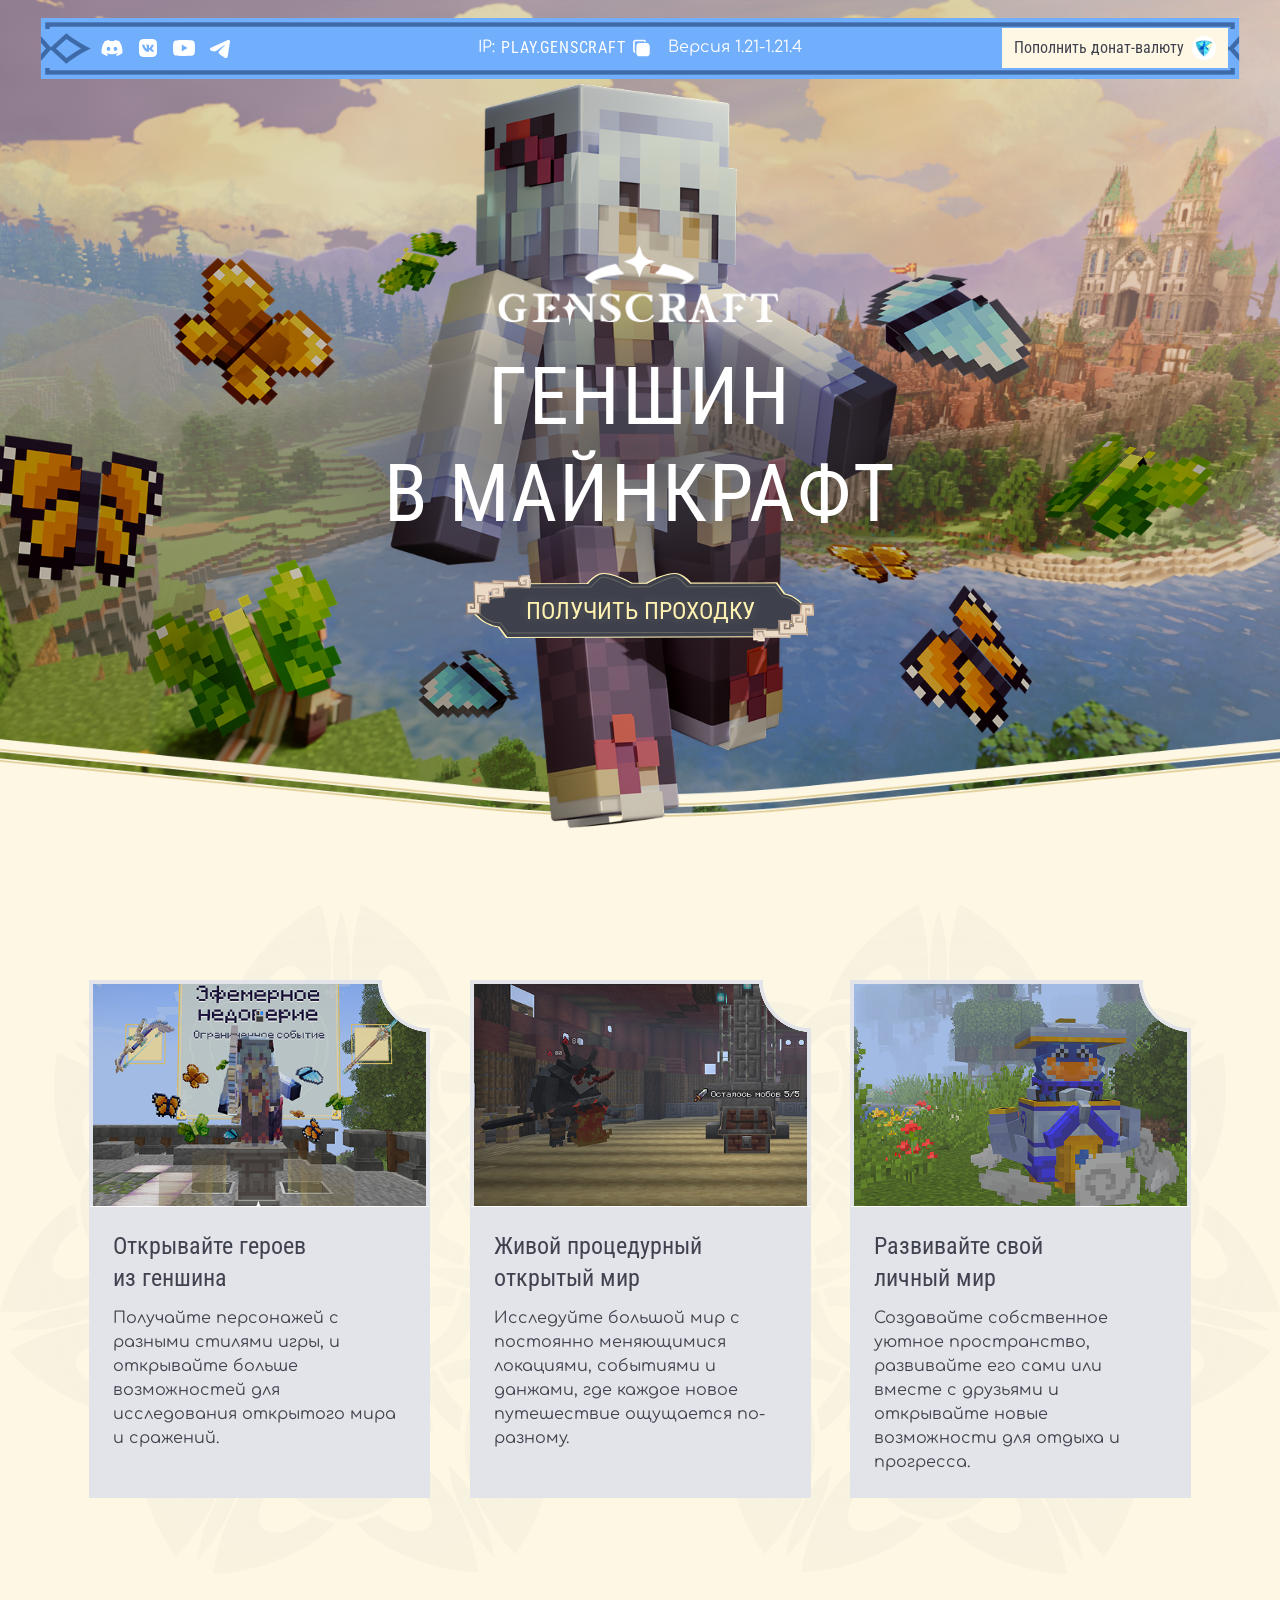
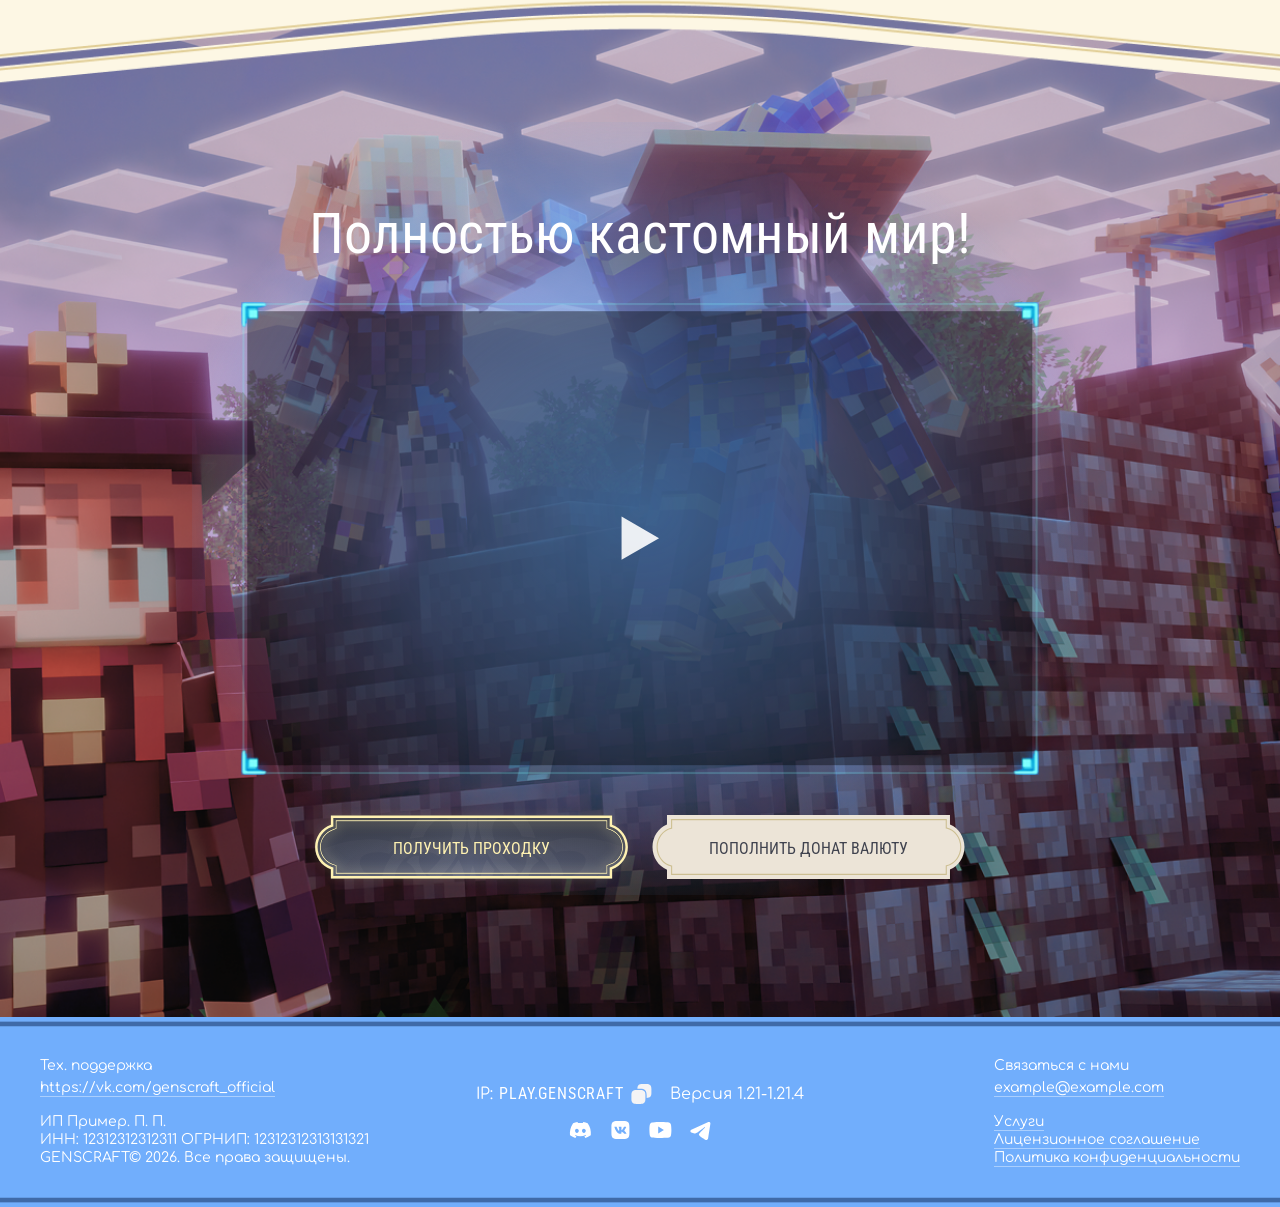
==== commit 7dd5a2a1: "video editing" ====
--- a/index.html
+++ b/index.html
@@ -208,7 +208,16 @@
         <!-- We use the same ID as the hero section's play button to reuse the popup logic -->
         <div class="showcase__video-frame-wrap" id="btnPlayVideoShowcase" role="button" tabindex="0" aria-label="Смотреть видео">
           <!-- The iframe is set to autoplay with mute to serve as an animated preview -->
-          <iframe class="showcase__video-iframe" width="560" height="315" src="https://www.youtube.com/embed/I1KXdUwulKQ?si=r2SdHZzC4DVh2TmC&autoplay=1&mute=1&loop=1&playlist=I1KXdUwulKQ&controls=0" title="YouTube video player" frameborder="0" allow="accelerometer; autoplay; clipboard-write; encrypted-media; gyroscope; picture-in-picture; web-share" referrerpolicy="strict-origin-when-cross-origin" allowfullscreen tabindex="-1"></iframe>
+          <iframe class="showcase__video-iframe" width="560" height="315" src="https://www.youtube.com/embed/I1KXdUwulKQ?si=r2SdHZzC4DVh2TmC&autoplay=1&mute=1&loop=1&playlist=I1KXdUwulKQ&controls=0&vq=hd1080" title="YouTube video player" frameborder="0" allow="accelerometer; autoplay; clipboard-write; encrypted-media; gyroscope; picture-in-picture; web-share" referrerpolicy="strict-origin-when-cross-origin" allowfullscreen tabindex="-1"></iframe>
+          
+          <div class="showcase__video-overlay" aria-hidden="true">
+            <div class="showcase__play-btn">
+              <svg width="60" height="60" viewBox="0 0 64 64" fill="none" xmlns="http://www.w3.org/2000/svg">
+                <path d="M44 32L20 45.8564V18.1436L44 32Z" fill="white" fill-opacity="0.9"/>
+              </svg>
+            </div>
+          </div>
+
           <img src="./assets/img/stroke-video.png" alt="" class="showcase__video-frame" aria-hidden="true" loading="lazy">
         </div>
       </div>
--- a/assets/css/styles.css
+++ b/assets/css/styles.css
@@ -1050,8 +1050,48 @@
   height: 100%;
   object-fit: contain;
   pointer-events: none;
+  z-index: 4;
+  /* Sits on top of everything */
+}
+
+/* Darkened overlay for the video preview */
+.showcase__video-overlay {
+  position: absolute;
+  top: 50%;
+  left: 50%;
+  transform: translate(-50%, -50%);
+  width: calc(100% - 6.5%);
+  height: calc(100% - 4%);
+  background-color: rgba(0, 0, 0, 0.4);
   z-index: 2;
-  /* Sits on top of the future video */
+  display: flex;
+  align-items: center;
+  justify-content: center;
+  transition: background-color 0.3s ease;
+  pointer-events: none;
+}
+
+.showcase__video-frame-wrap:hover .showcase__video-overlay {
+  background-color: rgba(0, 0, 0, 0.2);
+}
+
+.showcase__play-btn {
+  width: 100px;
+  height: 100px;
+  display: flex;
+  align-items: center;
+  justify-content: center;
+  transition: transform 0.3s cubic-bezier(0.175, 0.885, 0.32, 1.275);
+  z-index: 3;
+}
+
+.showcase__play-btn svg {
+  width: 100%;
+  height: auto;
+}
+
+.showcase__video-frame-wrap:hover .showcase__play-btn {
+  transform: scale(1.15);
 }
 
 .showcase__actions {
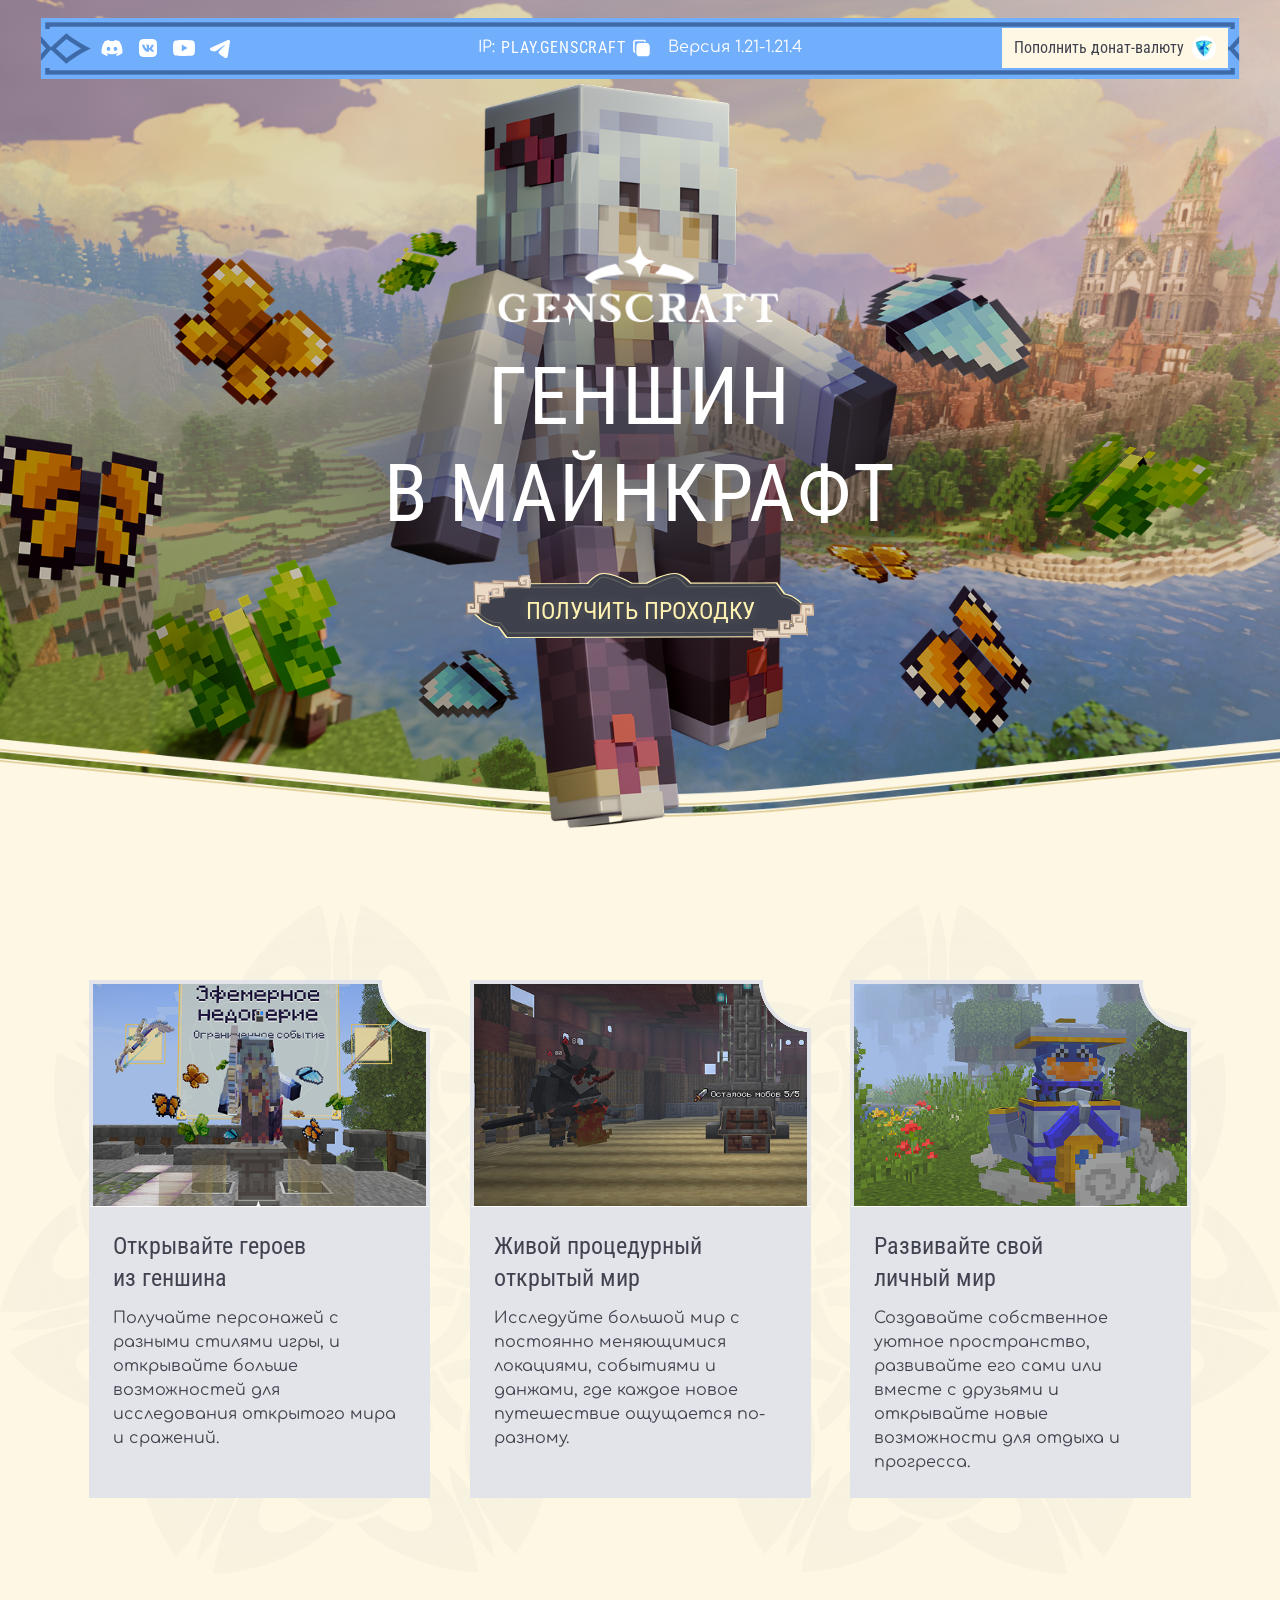
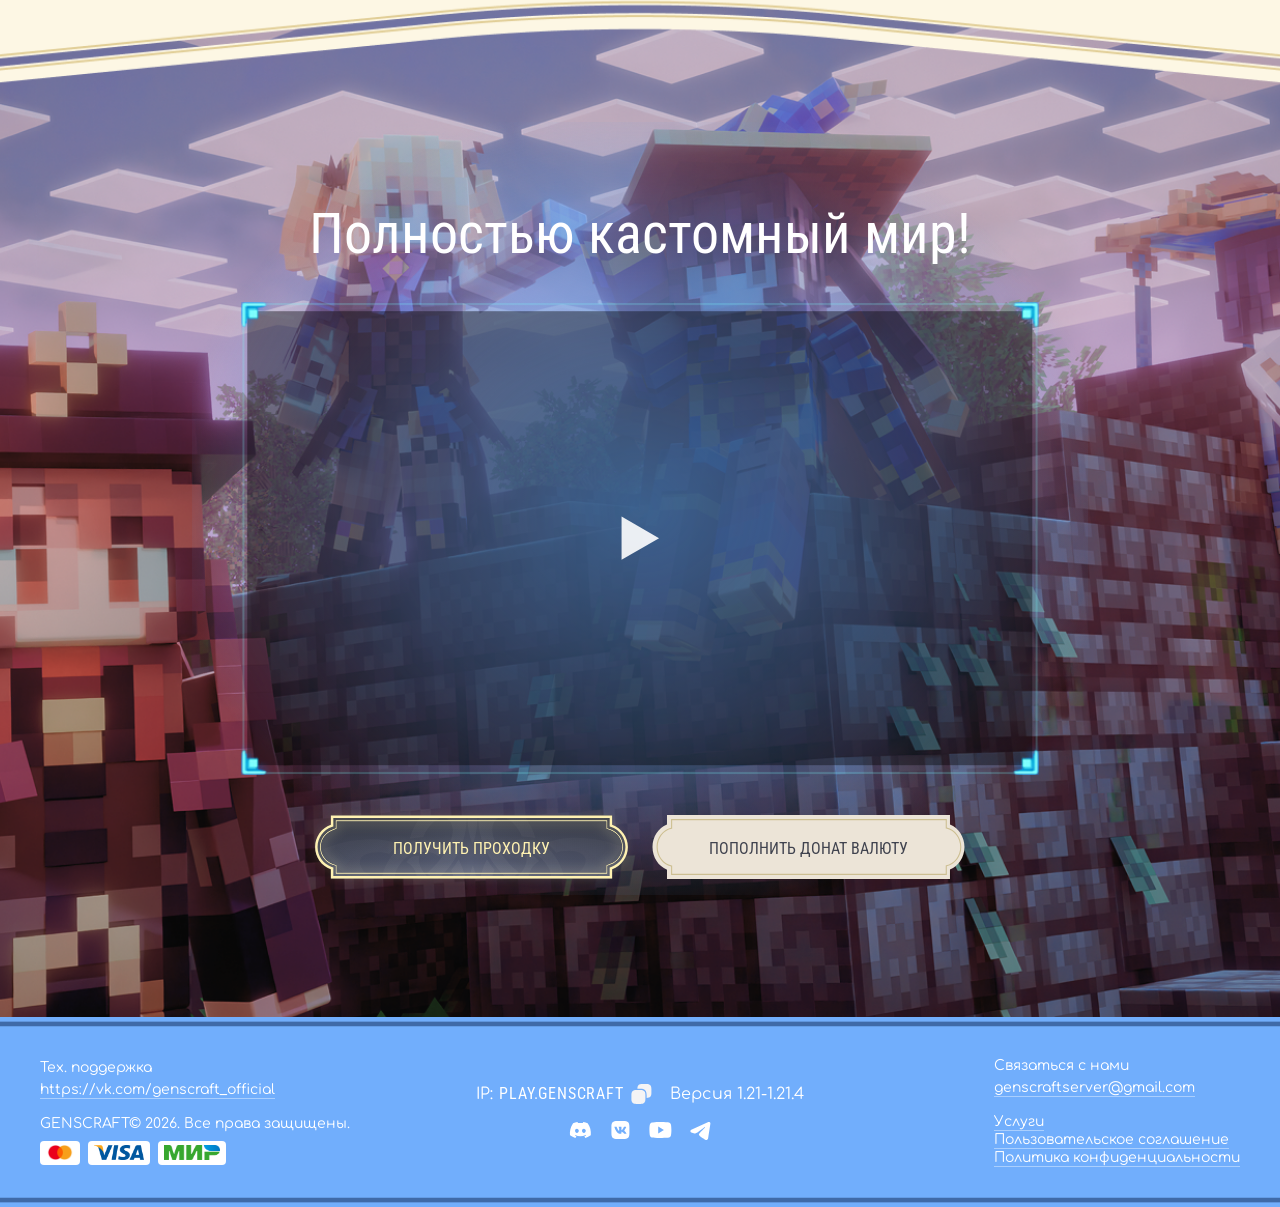
==== commit 2ae09798: "docs, edit popup" ====
--- a/index.html
+++ b/index.html
@@ -31,7 +31,9 @@
 
   <link rel="preconnect" href="https://fonts.googleapis.com">
   <link rel="preconnect" href="https://fonts.gstatic.com" crossorigin>
-  <link href="https://fonts.googleapis.com/css2?family=Roboto+Condensed:wght@400;900&family=Comfortaa:wght@400;700&display=swap" rel="stylesheet">
+  <link
+    href="https://fonts.googleapis.com/css2?family=Roboto+Condensed:wght@400;900&family=Comfortaa:wght@400;700&display=swap"
+    rel="stylesheet">
 
   <script type="application/ld+json">
   {
@@ -66,25 +68,30 @@
   <header class="desktop-header" aria-label="Шапка сайта (ПК)">
     <div class="desktop-header__inner">
       <div class="desktop-header__socials">
-        <a href="https://discord.gg/v9C4jDwc8K" class="header__social-link" aria-label="Discord" target="_blank" rel="noopener">
+        <a href="https://discord.gg/v9C4jDwc8K" class="header__social-link" aria-label="Discord" target="_blank"
+          rel="noopener">
           <img src="./assets/img/discord.svg" alt="Discord" width="24" height="24">
         </a>
-        <a href="https://vk.com/genscraft_official" class="header__social-link" aria-label="VK" target="_blank" rel="noopener">
+        <a href="https://vk.com/genscraft_official" class="header__social-link" aria-label="VK" target="_blank"
+          rel="noopener">
           <img src="./assets/img/vk.svg" alt="VK" width="24" height="24">
         </a>
-        <a href="https://www.youtube.com/@genscraft_official" class="header__social-link" aria-label="YouTube" target="_blank" rel="noopener">
+        <a href="https://www.youtube.com/@genscraft_official" class="header__social-link" aria-label="YouTube"
+          target="_blank" rel="noopener">
           <img src="./assets/img/youtube.svg" alt="YouTube" width="24" height="24">
         </a>
-        <a href="https://t.me/genscraft" class="header__social-link" aria-label="Telegram" target="_blank" rel="noopener">
+        <a href="https://t.me/genscraft" class="header__social-link" aria-label="Telegram" target="_blank"
+          rel="noopener">
           <img src="./assets/img/telegram.svg" alt="Telegram" width="24" height="24">
         </a>
       </div>
-      
+
       <div class="desktop-header__server">
-        <span class="desktop-header__ip-label">IP:</span> 
+        <span class="desktop-header__ip-label">IP:</span>
         <div class="desktop-header__copy-group" id="btnCopyIp" role="button" tabindex="0" aria-label="Скопировать IP">
           <span class="desktop-header__ip-value" id="serverIpStr">PLAY.GENSCRAFT</span>
-          <img src="./assets/img/copy.svg" alt="" width="20" height="20" aria-hidden="true" class="desktop-header__copy-icon">
+          <img src="./assets/img/copy.svg" alt="" width="20" height="20" aria-hidden="true"
+            class="desktop-header__copy-icon">
           <span class="desktop-header__tooltip">Скопировано!</span>
         </div>
         <span class="desktop-header__version">Версия 1.21-1.21.4</span>
@@ -99,13 +106,16 @@
 
   <header class="mobile-header" aria-label="Шапка сайта (Мобильная)">
     <div class="mobile-header__socials">
-      <a href="https://discord.gg/v9C4jDwc8K" class="header__social-link" aria-label="Discord" target="_blank" rel="noopener">
+      <a href="https://discord.gg/v9C4jDwc8K" class="header__social-link" aria-label="Discord" target="_blank"
+        rel="noopener">
         <img src="./assets/img/discord.svg" alt="Discord" width="24" height="24">
       </a>
-      <a href="https://vk.com/genscraft_official" class="header__social-link" aria-label="VK" target="_blank" rel="noopener">
+      <a href="https://vk.com/genscraft_official" class="header__social-link" aria-label="VK" target="_blank"
+        rel="noopener">
         <img src="./assets/img/vk.svg" alt="VK" width="24" height="24">
       </a>
-      <a href="https://www.youtube.com/@genscraft_official" class="header__social-link" aria-label="YouTube" target="_blank" rel="noopener">
+      <a href="https://www.youtube.com/@genscraft_official" class="header__social-link" aria-label="YouTube"
+        target="_blank" rel="noopener">
         <img src="./assets/img/youtube.svg" alt="YouTube" width="24" height="24">
       </a>
       <a href="https://t.me/genscraft" class="header__social-link" aria-label="Telegram" target="_blank" rel="noopener">
@@ -117,10 +127,12 @@
   <div class="mobile-info show-mobile-only">
     <div class="mobile-info__wrapper">
       <div class="mobile-info__ip-row">
-        <span class="desktop-header__ip-label">IP:</span> 
-        <div class="desktop-header__copy-group" id="btnCopyIpMobile" role="button" tabindex="0" aria-label="Скопировать IP">
+        <span class="desktop-header__ip-label">IP:</span>
+        <div class="desktop-header__copy-group" id="btnCopyIpMobile" role="button" tabindex="0"
+          aria-label="Скопировать IP">
           <span class="desktop-header__ip-value">PLAY.GENSCRAFT</span>
-          <img src="./assets/img/copy.svg" alt="" width="20" height="20" aria-hidden="true" class="desktop-header__copy-icon">
+          <img src="./assets/img/copy.svg" alt="" width="20" height="20" aria-hidden="true"
+            class="desktop-header__copy-icon">
           <span class="desktop-header__tooltip">Скопировано!</span>
         </div>
       </div>
@@ -146,7 +158,7 @@
             <img class="hero__cta-hover" src="./assets/img/btn-hover.svg" alt="">
             <span class="hero__cta-text">ПОЛУЧИТЬ ПРОХОДКУ</span>
           </button>
-          
+
           <button class="hero__cta hero__cta--secondary show-mobile-only" aria-label="Пополнить донат-валюту">
             <img class="hero__cta-default" src="./assets/img/btn-default-secondary.svg" alt="">
             <img class="hero__cta-hover" src="./assets/img/btn-hover-secondary.svg" alt="">
@@ -158,7 +170,7 @@
 
     <section class="about" id="about" aria-label="Разработка игры">
       <div class="about__container">
-        
+
         <div class="about__cards-grid">
           <div class="about__card">
             <div class="about__card-bg-top"></div>
@@ -168,7 +180,8 @@
               </div>
               <div class="about__card-text">
                 <h3 class="about__card-title">Открывайте героев<br>из геншина</h3>
-                <p class="about__card-desc">Получайте персонажей с разными стилями игры, и открывайте больше возможностей для исследования открытого мира и сражений.</p>
+                <p class="about__card-desc">Получайте персонажей с разными стилями игры, и открывайте больше
+                  возможностей для исследования открытого мира и сражений.</p>
               </div>
             </div>
           </div>
@@ -180,7 +193,8 @@
               </div>
               <div class="about__card-text">
                 <h3 class="about__card-title">Живой процедурный<br>открытый мир</h3>
-                <p class="about__card-desc">Исследуйте большой мир с постоянно меняющимися локациями, событиями и данжами, где каждое новое путешествие ощущается по-разному.</p>
+                <p class="about__card-desc">Исследуйте большой мир с постоянно меняющимися локациями, событиями и
+                  данжами, где каждое новое путешествие ощущается по-разному.</p>
               </div>
             </div>
           </div>
@@ -192,7 +206,8 @@
               </div>
               <div class="about__card-text">
                 <h3 class="about__card-title">Развивайте свой<br>личный мир</h3>
-                <p class="about__card-desc">Создавайте собственное уютное пространство, развивайте его сами или вместе с друзьями и открывайте новые возможности для отдыха и прогресса.</p>
+                <p class="about__card-desc">Создавайте собственное уютное пространство, развивайте его сами или вместе с
+                  друзьями и открывайте новые возможности для отдыха и прогресса.</p>
               </div>
             </div>
           </div>
@@ -203,22 +218,28 @@
 
     <section class="showcase" id="showcase" aria-label="Демонстрация игры">
       <h2 class="showcase__title">Полностью кастомный мир!</h2>
-      
+
       <div class="showcase__video-area">
         <!-- We use the same ID as the hero section's play button to reuse the popup logic -->
-        <div class="showcase__video-frame-wrap" id="btnPlayVideoShowcase" role="button" tabindex="0" aria-label="Смотреть видео">
+        <div class="showcase__video-frame-wrap" id="btnPlayVideoShowcase" role="button" tabindex="0"
+          aria-label="Смотреть видео">
           <!-- The iframe is set to autoplay with mute to serve as an animated preview -->
-          <iframe class="showcase__video-iframe" width="560" height="315" src="https://www.youtube.com/embed/I1KXdUwulKQ?si=r2SdHZzC4DVh2TmC&autoplay=1&mute=1&loop=1&playlist=I1KXdUwulKQ&controls=0&vq=hd1080" title="YouTube video player" frameborder="0" allow="accelerometer; autoplay; clipboard-write; encrypted-media; gyroscope; picture-in-picture; web-share" referrerpolicy="strict-origin-when-cross-origin" allowfullscreen tabindex="-1"></iframe>
-          
+          <iframe class="showcase__video-iframe" width="560" height="315"
+            src="https://www.youtube.com/embed/I1KXdUwulKQ?si=r2SdHZzC4DVh2TmC&autoplay=1&mute=1&loop=1&playlist=I1KXdUwulKQ&controls=0&vq=hd1080"
+            title="YouTube video player" frameborder="0"
+            allow="accelerometer; autoplay; clipboard-write; encrypted-media; gyroscope; picture-in-picture; web-share"
+            referrerpolicy="strict-origin-when-cross-origin" allowfullscreen tabindex="-1"></iframe>
+
           <div class="showcase__video-overlay" aria-hidden="true">
             <div class="showcase__play-btn">
               <svg width="60" height="60" viewBox="0 0 64 64" fill="none" xmlns="http://www.w3.org/2000/svg">
-                <path d="M44 32L20 45.8564V18.1436L44 32Z" fill="white" fill-opacity="0.9"/>
+                <path d="M44 32L20 45.8564V18.1436L44 32Z" fill="white" fill-opacity="0.9" />
               </svg>
             </div>
           </div>
 
-          <img src="./assets/img/stroke-video.png" alt="" class="showcase__video-frame" aria-hidden="true" loading="lazy">
+          <img src="./assets/img/stroke-video.png" alt="" class="showcase__video-frame" aria-hidden="true"
+            loading="lazy">
         </div>
       </div>
 
@@ -228,7 +249,7 @@
           <img class="showcase__btn-hover" src="./assets/img/btn-hover-main.svg" alt="" loading="lazy">
           <span class="showcase__btn-text">ПОЛУЧИТЬ ПРОХОДКУ</span>
         </button>
-        
+
         <button class="showcase__btn showcase__btn--secondary" aria-label="Пополнить донат-валюту">
           <img class="showcase__btn-default" src="./assets/img/btn-default-secondary.svg" alt="" loading="lazy">
           <img class="showcase__btn-hover" src="./assets/img/btn-hover-secondary.svg" alt="" loading="lazy">
@@ -246,12 +267,16 @@
       <div class="footer__col footer__col--left">
         <div class="footer__block">
           <span class="footer__title">Тех. поддержка</span>
-          <a href="https://vk.com/genscraft_official" class="footer__link" target="_blank" rel="noopener">https://vk.com/genscraft_official</a>
+          <a href="https://vk.com/genscraft_official" class="footer__link" target="_blank"
+            rel="noopener">https://vk.com/genscraft_official</a>
         </div>
         <div class="footer__block">
-          <span class="footer__text">ИП Пример. П. П.</span>
-          <span class="footer__text">ИНН: 12312312312311 ОГРНИП: 12312312313131321</span>
           <span class="footer__text">GENSCRAFT© 2026. Все права защищены.</span>
+          <div class="footer__payment-logos">
+            <img src="./assets/img/mastercard.png" alt="Mastercard" class="footer__payment-logo" loading="lazy">
+            <img src="./assets/img/visa.png" alt="Visa" class="footer__payment-logo" loading="lazy">
+            <img src="./assets/img/mir.png" alt="Mir" class="footer__payment-logo" loading="lazy">
+          </div>
         </div>
       </div>
 
@@ -262,8 +287,12 @@
             <div class="footer__copy-group" id="btnCopyIpFooter" role="button" tabindex="0" aria-label="Скопировать IP">
               <span class="footer__info-ip">PLAY.GENSCRAFT</span>
               <svg width="24" height="24" viewBox="0 0 24 24" fill="none" xmlns="http://www.w3.org/2000/svg">
-                <path d="M16 12.9V17.1C16 20.6 14.6 22 11.1 22H6.9C3.4 22 2 20.6 2 17.1V12.9C2 9.4 3.4 8 6.9 8H11.1C14.6 8 16 9.4 16 12.9Z" fill="#F4F4F5"/>
-                <path d="M17.1 2H12.9C9.45 2 8.05 3.37 8.01 6.75H11.1C15.3 6.75 17.25 8.7 17.25 12.9V15.99C20.63 15.95 22 14.55 22 11.1V6.9C22 3.4 20.6 2 17.1 2Z" fill="#F4F4F5"/>
+                <path
+                  d="M16 12.9V17.1C16 20.6 14.6 22 11.1 22H6.9C3.4 22 2 20.6 2 17.1V12.9C2 9.4 3.4 8 6.9 8H11.1C14.6 8 16 9.4 16 12.9Z"
+                  fill="#F4F4F5" />
+                <path
+                  d="M17.1 2H12.9C9.45 2 8.05 3.37 8.01 6.75H11.1C15.3 6.75 17.25 8.7 17.25 12.9V15.99C20.63 15.95 22 14.55 22 11.1V6.9C22 3.4 20.6 2 17.1 2Z"
+                  fill="#F4F4F5" />
               </svg>
               <span class="footer__tooltip">Скопировано!</span>
             </div>
@@ -274,16 +303,20 @@
         </div>
 
         <div class="footer__socials">
-          <a href="https://discord.gg/v9C4jDwc8K" class="footer__socials-link" aria-label="Discord" target="_blank" rel="noopener">
+          <a href="https://discord.gg/v9C4jDwc8K" class="footer__socials-link" aria-label="Discord" target="_blank"
+            rel="noopener">
             <img src="./assets/img/discord.svg" alt="Discord" width="24" height="24">
           </a>
-          <a href="https://vk.com/genscraft_official" class="footer__socials-link" aria-label="VK" target="_blank" rel="noopener">
+          <a href="https://vk.com/genscraft_official" class="footer__socials-link" aria-label="VK" target="_blank"
+            rel="noopener">
             <img src="./assets/img/vk.svg" alt="VK" width="24" height="24">
           </a>
-          <a href="https://www.youtube.com/@genscraft_official" class="footer__socials-link" aria-label="YouTube" target="_blank" rel="noopener">
+          <a href="https://www.youtube.com/@genscraft_official" class="footer__socials-link" aria-label="YouTube"
+            target="_blank" rel="noopener">
             <img src="./assets/img/youtube.svg" alt="YouTube" width="24" height="24">
           </a>
-          <a href="https://t.me/genscraft" class="footer__socials-link" aria-label="Telegram" target="_blank" rel="noopener">
+          <a href="https://t.me/genscraft" class="footer__socials-link" aria-label="Telegram" target="_blank"
+            rel="noopener">
             <img src="./assets/img/telegram.svg" alt="Telegram" width="24" height="24">
           </a>
         </div>
@@ -292,12 +325,14 @@
       <div class="footer__col footer__col--right">
         <div class="footer__block">
           <span class="footer__title">Связаться с нами</span>
-          <a href="mailto:example@example.com" class="footer__link">example@example.com</a>
+          <a href="mailto:genscraftserver@gmail.com" class="footer__link">genscraftserver@gmail.com</a>
         </div>
         <div class="footer__block">
-          <a href="#" class="footer__link">Услуги</a>
-          <a href="#" class="footer__link">Лицензионное соглашение</a>
-          <a href="#" class="footer__link">Политика конфиденциальности</a>
+          <a href="./assets/docs/Услуги.pdf" class="footer__link" target="_blank" rel="noopener">Услуги</a>
+          <a href="./assets/docs/Пользовательское соглашение.pdf" class="footer__link" target="_blank"
+            rel="noopener">Пользовательское соглашение</a>
+          <a href="./assets/docs/Политика конфиденциальности.pdf" class="footer__link" target="_blank"
+            rel="noopener">Политика конфиденциальности</a>
         </div>
       </div>
     </div>
@@ -332,29 +367,30 @@
           <img src="./assets/img/crystal.svg" alt="" width="24" height="24">
           <span>1 кристалл сотворения = 1 RUB</span>
         </div>
-        
+
         <form class="donation-form" id="donationForm">
           <div class="donation-form__inputs">
             <input type="text" class="donation-form__input" placeholder="Никнейм в игре" required>
             <input type="email" class="donation-form__input" placeholder="E-mail (отправим туда чек)" required>
             <div class="donation-form__input-wrapper">
-              <input type="number" class="donation-form__input donation-form__input--amount" placeholder="Сумма пополнения" required min="1">
+              <input type="number" class="donation-form__input donation-form__input--amount"
+                placeholder="Сумма пополнения" required min="1">
               <span class="donation-form__currency" id="donationCurrency">RUB</span>
               <span class="donation-form__mirror" id="donationMirror" aria-hidden="true"></span>
             </div>
           </div>
 
           <p class="donation-form__label">Выберите способ оплаты</p>
-          
+
           <div class="donation-form__payment-methods">
             <label class="payment-method is-active">
               <input type="radio" name="payment" value="cloud" checked class="sr-only">
-              <span class="payment-method__title">CloudPayments</span>
+              <span class="payment-method__title">Unitpay</span>
               <span class="payment-method__desc">Рубли • СНГ</span>
             </label>
             <label class="payment-method">
               <input type="radio" name="payment" value="example" class="sr-only">
-              <span class="payment-method__title">ExampleKassa</span>
+              <span class="payment-method__title">CloudPayments</span>
               <span class="payment-method__desc">USD • Остальной мир</span>
             </label>
           </div>
@@ -384,7 +420,7 @@
           <img src="./assets/img/crystal.svg" alt="" width="24" height="24">
           <span>Стоимость 300 RUB</span>
         </div>
-        
+
         <form class="donation-form" id="passForm">
           <div class="donation-form__inputs">
             <input type="text" class="donation-form__input" placeholder="Никнейм в игре" required>
@@ -392,16 +428,16 @@
           </div>
 
           <p class="donation-form__label">Выберите способ оплаты</p>
-          
+
           <div class="donation-form__payment-methods">
             <label class="payment-method is-active">
               <input type="radio" name="payment" value="cloud" checked class="sr-only">
-              <span class="payment-method__title">CloudPayments</span>
+              <span class="payment-method__title">Unitpay</span>
               <span class="payment-method__desc">Рубли • СНГ</span>
             </label>
             <label class="payment-method">
               <input type="radio" name="payment" value="example" class="sr-only">
-              <span class="payment-method__title">ExampleKassa</span>
+              <span class="payment-method__title">CloudPayments</span>
               <span class="payment-method__desc">USD • Остальной мир</span>
             </label>
           </div>
@@ -416,6 +452,35 @@
     </div>
   </div>
 
+  <!-- Success Popup -->
+  <div id="successModal" class="prereg-modal" role="dialog" aria-modal="true" aria-hidden="true"
+    aria-labelledby="successTitle">
+    <div class="prereg-modal__overlay"></div>
+    <div class="prereg-modal__content" tabindex="-1">
+      <button class="prereg-modal__close" aria-label="Закрыть">
+        <img src="./assets/img/close.svg" alt="" aria-hidden="true">
+      </button>
+      <img src="./assets/img/popup.svg" alt="" class="prereg-modal__bg" aria-hidden="true" loading="lazy">
+      <div class="prereg-modal__inner prereg-modal__inner--success">
+        <div class="success-icon">
+          <svg width="64" height="64" viewBox="0 0 64 64" fill="none" xmlns="http://www.w3.org/2000/svg">
+            <circle cx="32" cy="32" r="32" fill="#4B5262" fill-opacity="0.3" />
+            <path d="M44 23L27.5 41L19 32" stroke="#FFF1B2" stroke-width="4" stroke-linecap="round"
+              stroke-linejoin="round" />
+          </svg>
+        </div>
+        <h2 id="successTitle" class="prereg-modal__title">Успешная оплата!</h2>
+        <p class="prereg-modal__desc">Товар зачислен на ваш никнэйм. Зайдите на сервер и наслаждайтесь!</p>
+
+        <button type="button" class="showcase__btn showcase__btn--main success-modal__btn" id="btnSuccessOk">
+          <img class="showcase__btn-default" src="./assets/img/btn-default-main.svg" alt="">
+          <img class="showcase__btn-hover" src="./assets/img/btn-hover-main.svg" alt="">
+          <span class="showcase__btn-text">ЗАМЕЧАТЕЛЬНО</span>
+        </button>
+      </div>
+    </div>
+  </div>
+
   <script src="./assets/js/main.js" defer></script>
 
 </body>
--- a/assets/css/styles.css
+++ b/assets/css/styles.css
@@ -1223,6 +1223,10 @@
     flex-direction: column;
     gap: 8px;
   }
+
+  .footer__payment-logos {
+    justify-content: center;
+  }
 }
 
 .footer__col {
@@ -1262,6 +1266,22 @@
   text-decoration-color: #FFF1B2;
 }
 
+.footer__payment-logos {
+  display: flex;
+  align-items: center;
+  gap: 8px;
+  margin-top: 8px;
+}
+
+.footer__payment-logo {
+  height: 24px;
+  width: auto;
+  object-fit: contain;
+  background-color: #FFFFFF;
+  padding: 4px 6px;
+  border-radius: 4px;
+}
+
 /* Center column — centered relative to screen, not between left/right */
 .footer__col--center {
   position: absolute;
@@ -1658,6 +1678,19 @@
   transform: translateY(0);
 }
 
+/* Success Modal Styles */
+.prereg-modal__inner--success {
+  padding-block: 40px;
+}
+
+.success-icon {
+  margin-bottom: 24px;
+}
+
+.success-modal__btn {
+  margin-top: 32px;
+}
+
 .donation-form__submit .showcase__btn-text {
   font-size: 20px;
   line-height: 28px;
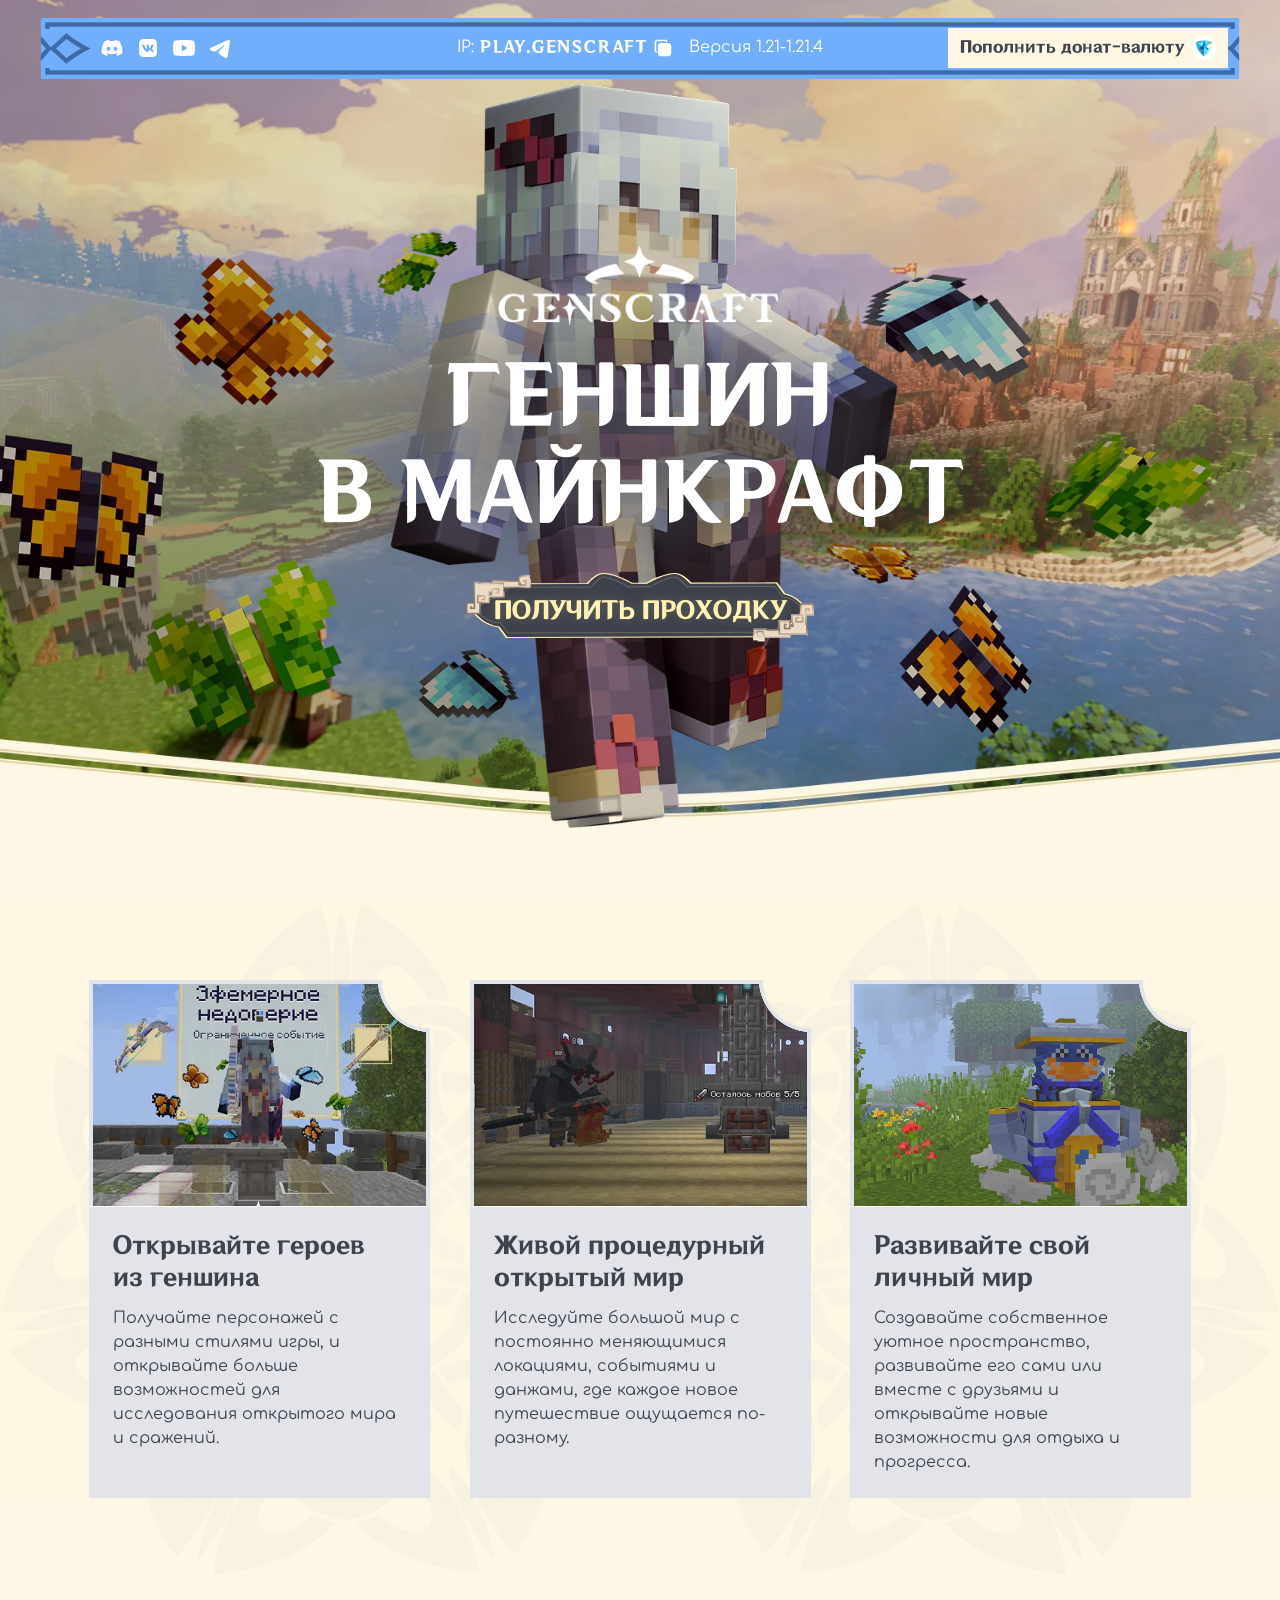
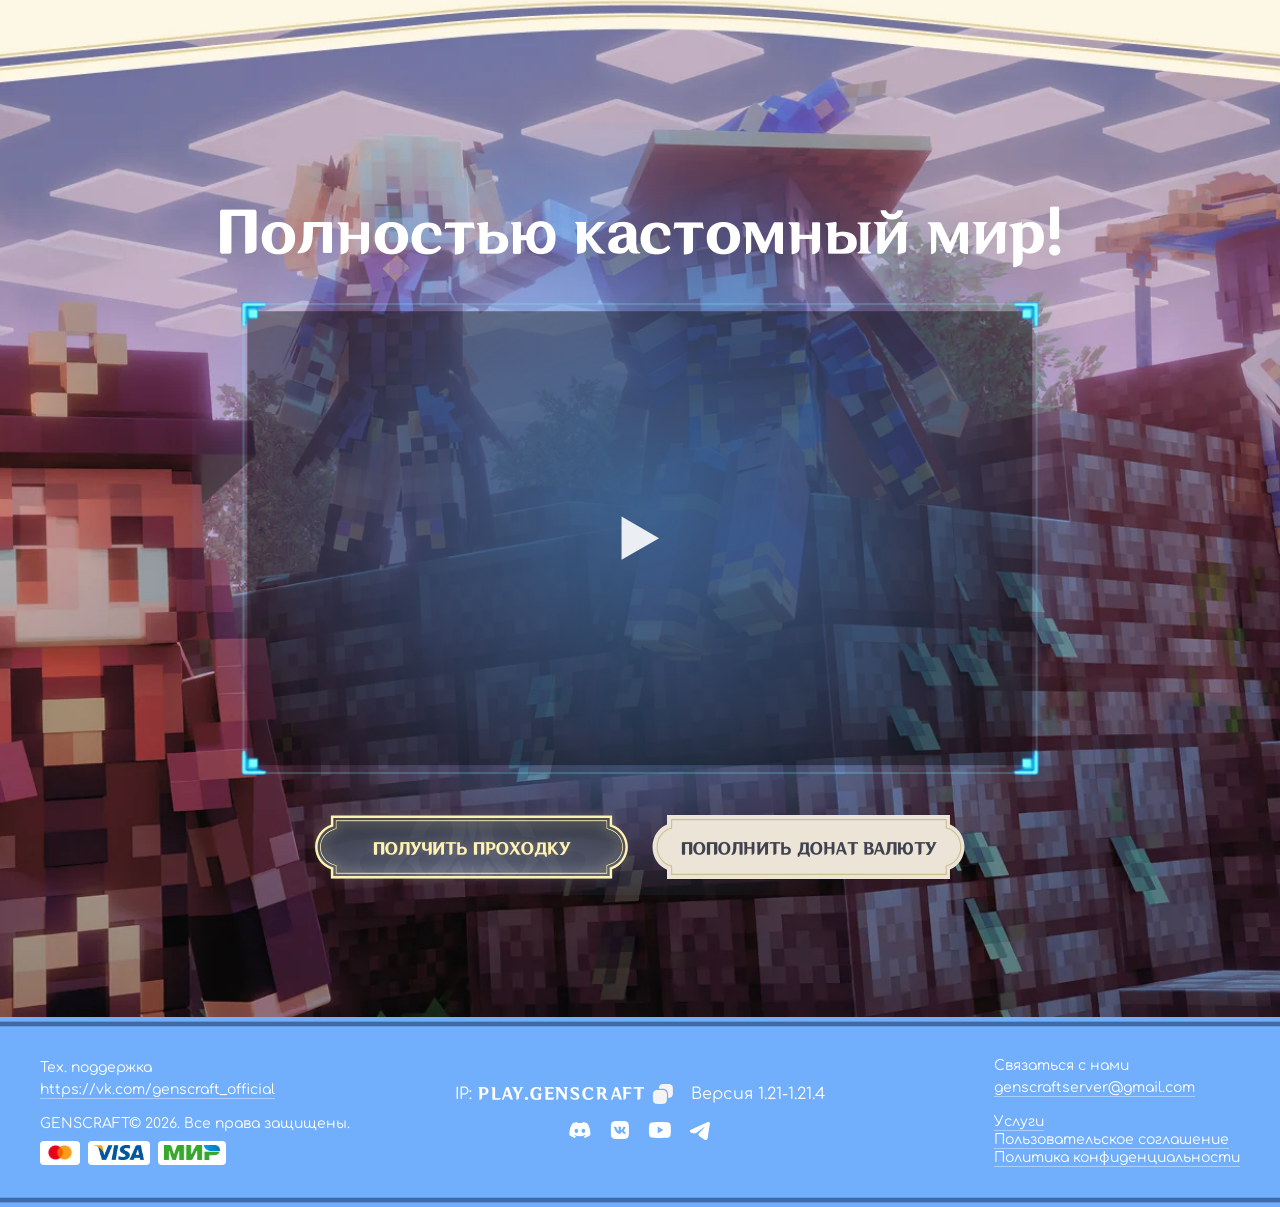
==== commit 66cf6b20: "optimization" ====
--- a/index.html
+++ b/index.html
@@ -60,7 +60,11 @@
   }
   </script>
 
+  <link rel="preload" as="font" href="./assets/fonts/zhcn.woff2" type="font/woff2" crossorigin>
+  <link rel="preload" as="image" href="./assets/img/character.webp" fetchpriority="high">
   <link rel="stylesheet" href="./assets/css/styles.css">
+
+  <meta name="verification" content="8065722f1922518182e85e88dcddaa" />
 </head>
 
 <body>
@@ -144,12 +148,12 @@
 
   <main>
     <section class="hero" id="hero" aria-label="Главный экран">
-      <img class="hero__image" src="./assets/img/hero-image.png" alt="" aria-hidden="true" fetchpriority="high">
-      <img class="hero__character" src="./assets/img/character.png" alt="" aria-hidden="true">
+      <img class="hero__image" src="./assets/img/hero-image.webp" alt="" aria-hidden="true" fetchpriority="high" width="1920" height="1080">
+      <img class="hero__character" src="./assets/img/character.webp" alt="" aria-hidden="true" fetchpriority="high">
       <div class="hero__content">
         <h1 class="hero__title">
           <span class="sr-only">GENSCRAFT — ГЕНШИН В МАЙНКРАФТ</span>
-          <img class="hero__logo" src="./assets/img/logo.png" alt="">
+          <img class="hero__logo" src="./assets/img/logo.png" alt="" width="288" height="81">
           <span class="hero__subtitle">ГЕНШИН<br class="br-desktop"> В<br class="br-mobile"> МАЙНКРАФТ</span>
         </h1>
         <div class="hero__actions">
@@ -176,7 +180,7 @@
             <div class="about__card-bg-top"></div>
             <div class="about__card-content">
               <div class="about__card-image-wrap">
-                <img src="./assets/img/1.png" alt="" class="about__card-image">
+                <img src="./assets/img/1.webp" alt="" class="about__card-image" width="800" height="450" loading="lazy">
               </div>
               <div class="about__card-text">
                 <h3 class="about__card-title">Открывайте героев<br>из геншина</h3>
@@ -189,7 +193,7 @@
             <div class="about__card-bg-top"></div>
             <div class="about__card-content">
               <div class="about__card-image-wrap">
-                <img src="./assets/img/2.png" alt="" class="about__card-image">
+                <img src="./assets/img/2.webp" alt="" class="about__card-image" width="800" height="450" loading="lazy">
               </div>
               <div class="about__card-text">
                 <h3 class="about__card-title">Живой процедурный<br>открытый мир</h3>
@@ -202,7 +206,7 @@
             <div class="about__card-bg-top"></div>
             <div class="about__card-content">
               <div class="about__card-image-wrap">
-                <img src="./assets/img/3.png" alt="" class="about__card-image">
+                <img src="./assets/img/3.webp" alt="" class="about__card-image" width="800" height="450" loading="lazy">
               </div>
               <div class="about__card-text">
                 <h3 class="about__card-title">Развивайте свой<br>личный мир</h3>
--- a/assets/css/styles.css
+++ b/assets/css/styles.css
@@ -1,6 +1,7 @@
 @font-face {
   font-family: 'GenshinFont';
-  src: url('../fonts/zhcn.ttf') format('truetype');
+  src: url('../fonts/zhcn.woff2') format('woff2'),
+       url('../fonts/zhcn.ttf') format('truetype');
   font-weight: normal;
   font-style: normal;
   font-display: swap;
@@ -956,7 +957,7 @@
   content: "";
   position: absolute;
   inset: 0;
-  background: url('../img/render-bg.png') center / cover no-repeat;
+  background: url('../img/render-bg.webp') center / cover no-repeat;
   z-index: -2;
   animation: showcaseZoom 20s ease-in-out infinite alternate;
   will-change: transform;
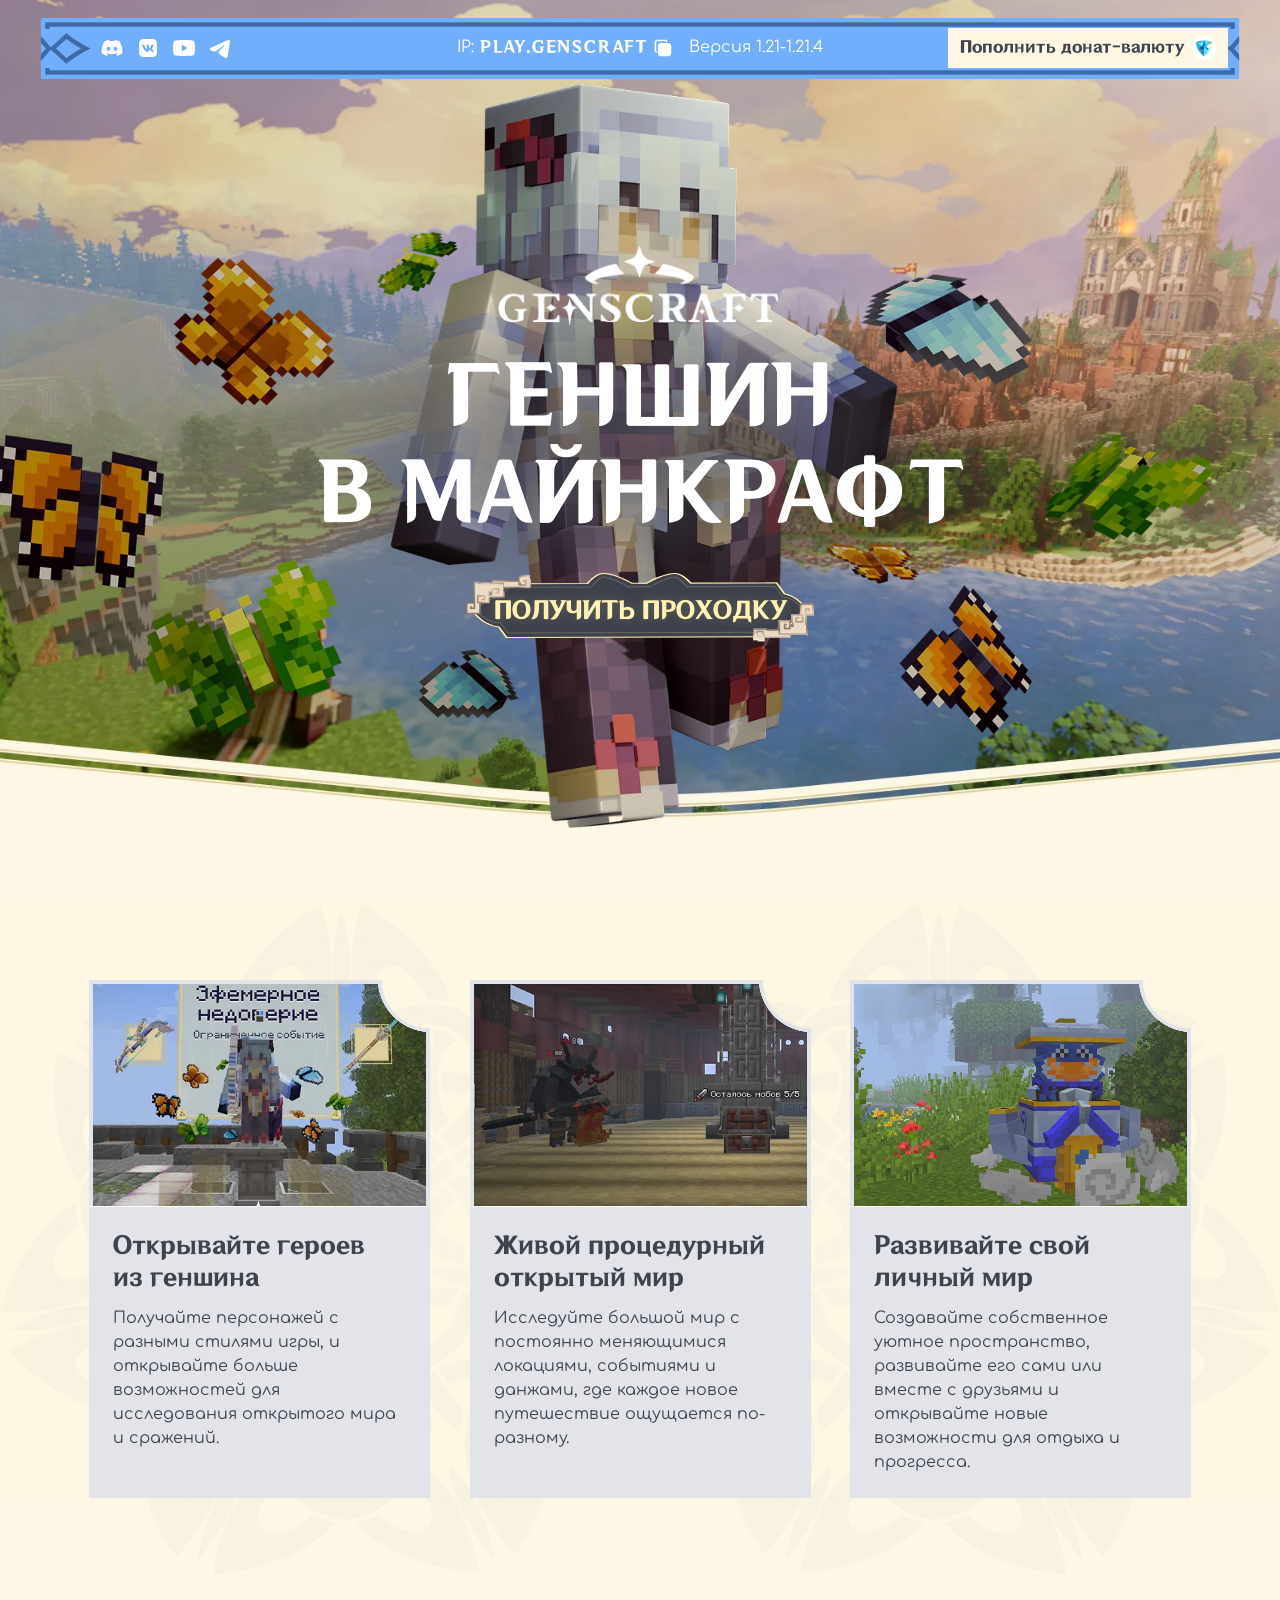
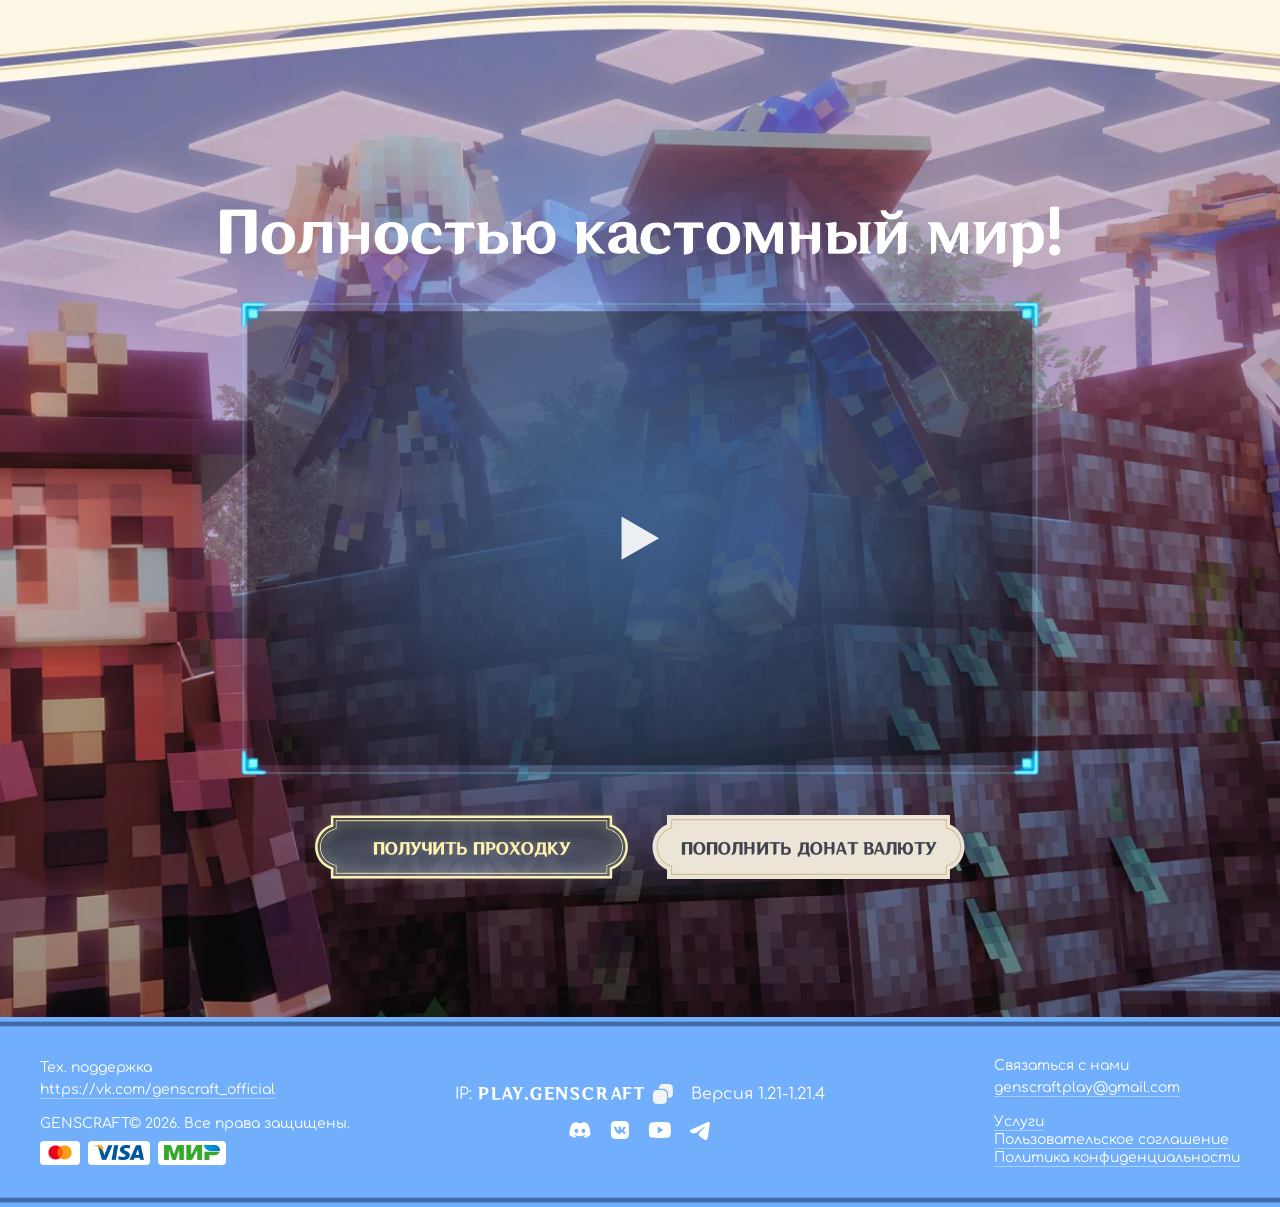
==== commit f2784669: "update docs" ====
--- a/index.html
+++ b/index.html
@@ -329,7 +329,7 @@
       <div class="footer__col footer__col--right">
         <div class="footer__block">
           <span class="footer__title">Связаться с нами</span>
-          <a href="mailto:genscraftserver@gmail.com" class="footer__link">genscraftserver@gmail.com</a>
+          <a href="mailto:genscraftplay@gmail.com" class="footer__link">genscraftplay@gmail.com</a>
         </div>
         <div class="footer__block">
           <a href="./assets/docs/Услуги.pdf" class="footer__link" target="_blank" rel="noopener">Услуги</a>
@@ -404,6 +404,11 @@
             <img class="showcase__btn-hover" src="./assets/img/btn-hover-main.svg" alt="">
             <span class="showcase__btn-text">ПОПОЛНИТЬ</span>
           </button>
+          
+          <p class="donation-form__disclaimer">
+            Нажимая кнопку «ПОПОЛНИТЬ», вы соглашаетесь с<br>
+            <a href="./assets/docs/Пользовательское соглашение.pdf" target="_blank" rel="noopener">Пользовательским соглашением</a> и <br class="br-mobile"><a href="./assets/docs/Политика конфиденциальности.pdf" target="_blank" rel="noopener">Политикой конфиденциальности</a>
+          </p>
         </form>
       </div>
     </div>
@@ -451,6 +456,11 @@
             <img class="showcase__btn-hover" src="./assets/img/btn-hover-main.svg" alt="">
             <span class="showcase__btn-text">ПОЛУЧИТЬ ПРОХОДКУ</span>
           </button>
+          
+          <p class="donation-form__disclaimer">
+            Нажимая кнопку «ПОЛУЧИТЬ ПРОХОДКУ», вы соглашаетесь с<br>
+            <a href="./assets/docs/Пользовательское соглашение.pdf" target="_blank" rel="noopener">Пользовательским соглашением</a> и <br class="br-mobile"><a href="./assets/docs/Политика конфиденциальности.pdf" target="_blank" rel="noopener">Политикой конфиденциальности</a>
+          </p>
         </form>
       </div>
     </div>
--- a/assets/css/styles.css
+++ b/assets/css/styles.css
@@ -1697,6 +1697,27 @@
   line-height: 28px;
 }
 
+.donation-form__disclaimer {
+  font-family: var(--ff-comfortaa);
+  font-size: 11px;
+  line-height: 16px;
+  color: rgba(64, 67, 79, 0.5);
+  text-align: center;
+  margin-top: 16px;
+  margin-bottom: 0;
+}
+
+.donation-form__disclaimer a {
+  color: inherit;
+  text-decoration: underline;
+  transition: color var(--transition-fast);
+}
+
+.donation-form__disclaimer a:hover,
+.donation-form__disclaimer a:focus-visible {
+  color: rgba(64, 67, 79, 0.9);
+}
+
 @media (max-width: 1024px) {
   .prereg-modal {
     align-items: flex-start;
